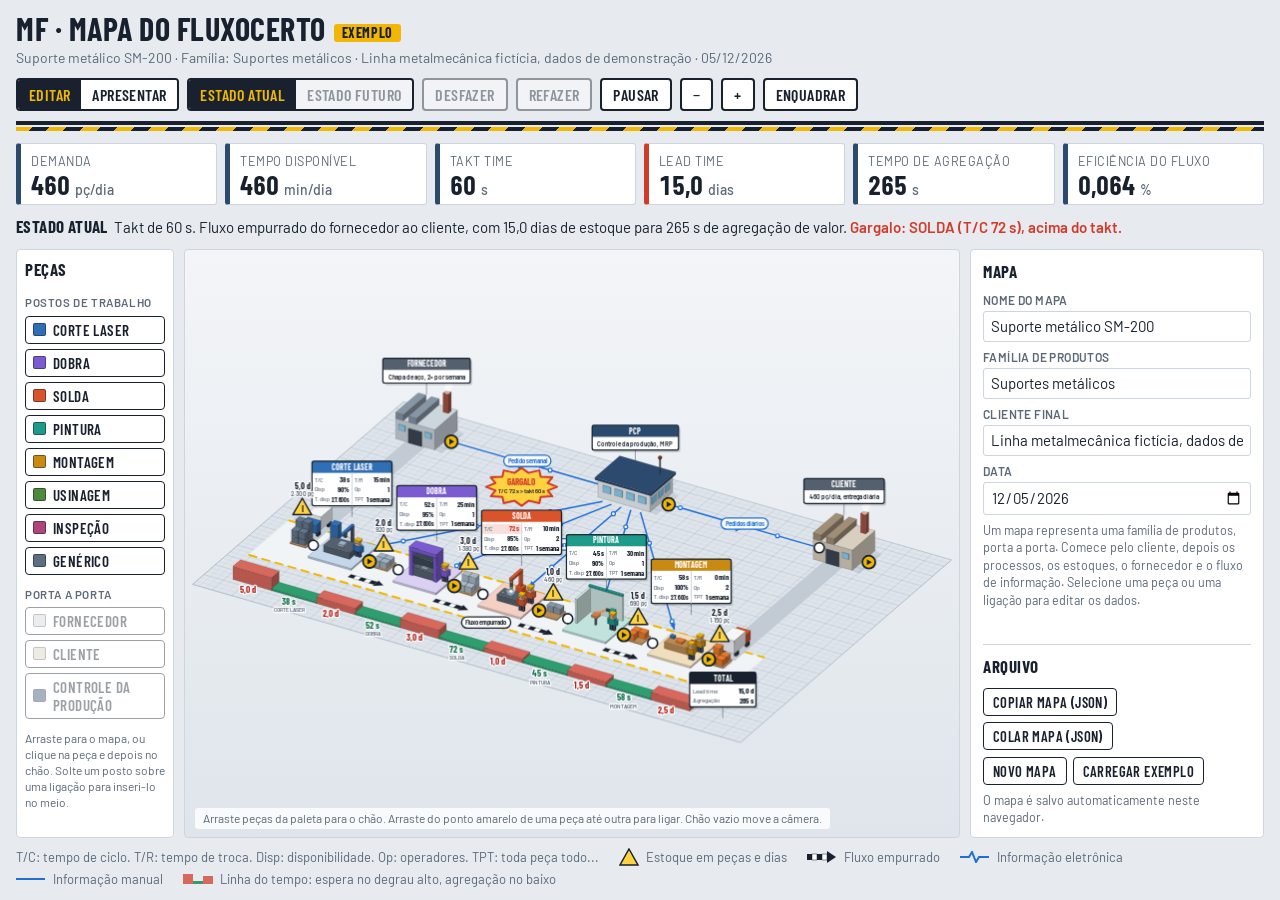
==== mf-mapa-fluxocerto/index.html @ 790a9ae1 "Adiciona MF - Mapa do FluxoCerto, fase 1: editor do estado atual Editor de Mapa de Fluxo de Valor em" ====
<!DOCTYPE html>
<html lang="pt-BR">
<head>
<meta charset="utf-8">
<meta name="viewport" content="width=device-width, initial-scale=1">
<title>MF · Mapa do FluxoCerto</title>
<link href="https://fonts.googleapis.com/css2?family=Barlow+Condensed:wght@500;600;700&family=Barlow:wght@400;500;600&display=swap" rel="stylesheet">
<style>
:root{
  /* layout: faixa de comando no topo, indicadores em linha; abaixo, paleta | chão de fábrica | painel de dados */
  --floor:#e7ebf0; --ink:#18212d; --muted:#5b6878; --panel:#ffffff; --line:#cdd5de;
  --accent:#f2b705; --steel:#2c4a6e; --bad:#d23b2a; --good:#178a5a;
  --display:"Barlow Condensed","Arial Narrow",sans-serif;
  --body:"Barlow","Segoe UI",Roboto,sans-serif;
  color-scheme:light;
}
*{box-sizing:border-box}
html,body{margin:0}
body{background:var(--floor);color:var(--ink);font-family:var(--body);font-size:15px;line-height:1.4}
.wrap{height:100vh;min-height:620px;padding:12px 16px;display:flex;flex-direction:column;gap:10px}
.bar{display:flex;flex-wrap:wrap;gap:10px 24px;align-items:flex-end;justify-content:space-between;
  border-bottom:4px solid var(--ink);padding-bottom:10px;position:relative}
.bar::after{content:"";position:absolute;left:0;right:0;bottom:-10px;height:4px;
  background:repeating-linear-gradient(135deg,var(--accent) 0 12px,var(--ink) 12px 24px)}
h1{font-family:var(--display);font-weight:700;font-size:32px;line-height:1;margin:0;letter-spacing:.5px;text-transform:uppercase;text-wrap:balance}
.tag{display:inline-block;vertical-align:middle;margin-left:8px;font-size:14px;letter-spacing:.6px;background:var(--accent);color:var(--ink);padding:2px 8px;border-radius:3px}
.tag[hidden]{display:none}
.sub{margin:4px 0 0;color:var(--muted);font-size:14px}
.ctl{display:flex;flex-wrap:wrap;gap:8px;align-items:center}
.seg{display:flex;border:2px solid var(--ink);border-radius:4px;overflow:hidden}
button{font-family:var(--display);font-weight:600;font-size:16px;letter-spacing:.4px;text-transform:uppercase;
  border:2px solid var(--ink);background:var(--panel);color:var(--ink);padding:5px 11px;border-radius:4px;cursor:pointer}
.seg button{border:0;border-radius:0}
.seg button[aria-pressed="true"]{background:var(--ink);color:var(--accent)}
button:hover{background:#f5f7f9}
.seg button[aria-pressed="true"]:hover{background:var(--ink)}
button:focus-visible{outline:3px solid var(--accent);outline-offset:2px}
button:disabled{opacity:.42;cursor:not-allowed}
.kpis{display:grid;grid-template-columns:repeat(auto-fit,minmax(140px,1fr));gap:8px;margin-top:8px}
.kpi{background:var(--panel);border:1px solid var(--line);border-left:5px solid var(--steel);border-radius:3px;padding:6px 10px}
.kpi.hot{border-left-color:var(--bad)} .kpi.ok{border-left-color:var(--good)}
.kpi b{display:block;font-family:var(--display);font-weight:700;font-size:26px;line-height:1.05;font-variant-numeric:tabular-nums}
.kpi span{font-size:12.5px;color:var(--muted);text-transform:uppercase;letter-spacing:.5px}
.kpi small{font-size:14px;font-weight:500;color:var(--muted);font-family:var(--body)}
.kpi i{font-style:normal}
.state{margin:0;font-size:15px}
.state strong{font-family:var(--display);font-size:17px;text-transform:uppercase;letter-spacing:.4px;margin-right:6px}
.state em{font-style:normal;color:var(--bad);font-weight:600}
.work{flex:1;min-height:0;display:grid;grid-template-columns:158px minmax(0,1fr) 294px;gap:10px}
body.apresentar .work{grid-template-columns:minmax(0,1fr)}
body.apresentar .pal,body.apresentar .side,body.apresentar .soEd{display:none}
.pal,.side{background:var(--panel);border:1px solid var(--line);border-radius:4px;overflow:auto;min-height:0}
.pal{padding:8px;display:flex;flex-direction:column;gap:5px}
.pal h2,.side h2{font-family:var(--display);font-size:17px;text-transform:uppercase;letter-spacing:.5px;margin:0 0 2px}
.pal h3{font-size:11.5px;text-transform:uppercase;letter-spacing:.6px;color:var(--muted);margin:6px 0 0;font-weight:600}
.pc{display:flex;align-items:center;gap:7px;width:100%;text-align:left;font-size:15px;padding:4px 7px;border-width:1.5px;touch-action:none;user-select:none;cursor:grab}
.pc i{flex:none;width:13px;height:13px;border-radius:2px;border:1px solid rgba(24,33,45,.5)}
.pc[aria-pressed="true"]{background:var(--ink);color:var(--accent)}
.pal p{font-size:12px;color:var(--muted);margin:6px 0 0;line-height:1.35}
.side{padding:10px 12px;display:flex;flex-direction:column;gap:8px}
.side .sec{display:flex;flex-direction:column;gap:7px}
.side .sec+.sec{border-top:1px solid var(--line);padding-top:10px}
.side .arq{margin-top:auto}
.fld{display:flex;flex-direction:column;gap:2px}
.fld label{font-size:12px;color:var(--muted);text-transform:uppercase;letter-spacing:.4px;font-weight:600}
.fld input,.fld select,textarea{font:inherit;font-size:15px;color:var(--ink);background:#fff;border:1.5px solid var(--line);border-radius:3px;padding:4px 7px;width:100%}
.fld input:focus,.fld select:focus,textarea:focus{outline:2px solid var(--accent);border-color:var(--ink)}
.g2{display:grid;grid-template-columns:1fr 1fr;gap:7px}
.leit{font-size:13.5px;background:#f3f5f8;border-left:4px solid var(--steel);padding:5px 8px;margin:0;border-radius:2px}
.leit.bad{border-left-color:var(--bad);color:#8f2317}
.nota{font-size:12.5px;color:var(--muted);margin:0;line-height:1.4}
.btns{display:flex;flex-wrap:wrap;gap:6px}
.btns button{font-size:14.5px;padding:4px 9px;border-width:1.5px}
button.perigo{border-color:var(--bad);color:var(--bad)}
.lst{display:flex;flex-direction:column;gap:4px}
.lst button{text-transform:none;font-family:var(--body);font-size:13px;font-weight:500;letter-spacing:0;text-align:left;border-width:1px;border-color:var(--line);padding:4px 7px}
.stage{position:relative;min-height:0;background:linear-gradient(#f3f5f8,#dfe5eb);border:1px solid var(--line);border-radius:4px;overflow:hidden}
canvas{position:absolute;left:0;top:0;width:100%;height:100%;display:block;touch-action:none;cursor:grab}
.hint{position:absolute;left:10px;bottom:8px;right:10px;width:fit-content;font-size:12px;color:var(--muted);background:rgba(255,255,255,.8);padding:2px 8px;border-radius:3px;pointer-events:none}
.toast{position:absolute;left:50%;top:12px;transform:translateX(-50%);max-width:min(92%,560px);background:var(--ink);color:#fff;font-size:14px;padding:8px 14px;border-radius:4px;border-left:6px solid var(--accent);box-shadow:0 4px 14px rgba(24,33,45,.25);opacity:0;pointer-events:none;transition:opacity .2s}
.toast.on{opacity:1}
.toast.erro{border-left-color:var(--bad)}
.legend{display:flex;flex-wrap:wrap;gap:4px 20px;font-size:13px;color:var(--muted);margin:0;padding:0;list-style:none}
.legend li{display:flex;align-items:center;gap:7px}
.legend svg{flex:none}
dialog{border:2px solid var(--ink);border-radius:5px;padding:16px;width:min(640px,92vw);color:var(--ink);font-family:var(--body)}
dialog::backdrop{background:rgba(24,33,45,.45)}
dialog h2{font-family:var(--display);text-transform:uppercase;margin:0 0 4px;font-size:22px}
dialog p{margin:0 0 8px;font-size:14px;color:var(--muted)}
dialog textarea{height:220px;font-family:ui-monospace,Consolas,monospace;font-size:12.5px;resize:vertical}
dialog .btns{margin-top:10px;justify-content:flex-end}
#dlgErro{color:var(--bad);font-weight:600;min-height:1.2em;margin:6px 0 0}
@media (max-width:900px){
  .wrap{height:auto}
  .work{grid-template-columns:minmax(0,1fr)}
  .stage{height:62vh;min-height:380px}
  .pal{flex-direction:row;flex-wrap:wrap}
  .pal h2,.pal h3,.pal p{width:100%}
  .pc{width:auto}
}
</style>
</head>
<body>
<div class="wrap">
  <header class="bar">
    <div>
      <h1>MF · Mapa do FluxoCerto<span class="tag" id="tagEx" hidden>Exemplo</span></h1>
      <p class="sub" id="sub"></p>
    </div>
    <div class="ctl">
      <div class="seg" role="group" aria-label="Modo de trabalho">
        <button id="bEdit" aria-pressed="true">Editar</button>
        <button id="bShow" aria-pressed="false">Apresentar</button>
      </div>
      <div class="seg" role="group" aria-label="Estado do mapa">
        <button id="bCur" aria-pressed="true">Estado atual</button>
        <button id="bFut" aria-pressed="false" disabled title="Disponível na próxima fase">Estado futuro</button>
      </div>
      <button id="bUndo" class="soEd" title="Desfazer (Ctrl+Z)">Desfazer</button>
      <button id="bRedo" class="soEd" title="Refazer (Ctrl+Y)">Refazer</button>
      <button id="bPause">Pausar</button>
      <button id="bOut" aria-label="Diminuir zoom">−</button>
      <button id="bIn" aria-label="Aumentar zoom">+</button>
      <button id="bFit" title="Enquadrar o mapa inteiro">Enquadrar</button>
    </div>
  </header>

  <section class="kpis" aria-label="Indicadores">
    <div class="kpi"><span>Demanda</span><b><i id="vDem"></i> <small>pç/dia</small></b></div>
    <div class="kpi"><span>Tempo disponível</span><b><i id="vDisp"></i> <small>min/dia</small></b></div>
    <div class="kpi"><span>Takt time</span><b><i id="vTakt"></i> <small>s</small></b></div>
    <div class="kpi hot"><span>Lead time</span><b><i id="vLead"></i> <small>dias</small></b></div>
    <div class="kpi"><span>Tempo de agregação</span><b><i id="vTav"></i> <small>s</small></b></div>
    <div class="kpi"><span>Eficiência do fluxo</span><b><i id="vEff"></i> <small>%</small></b></div>
  </section>

  <p class="state" id="stateTxt"></p>

  <div class="work">
    <aside class="pal" id="pal" aria-label="Paleta de peças"></aside>
    <div class="stage" id="stage">
      <canvas id="cv" role="img" aria-label="Mapa de fluxo de valor isométrico animado: fornecedor, controle da produção e cliente, postos de trabalho com estoques entre eles e a linha do tempo na frente."></canvas>
      <div class="hint" id="hint"></div>
      <div class="toast" id="toast" role="status" aria-live="polite"></div>
    </div>
    <aside class="side" id="side" aria-label="Dados da peça selecionada"></aside>
  </div>

  <ul class="legend">
    <li>T/C: tempo de ciclo. T/R: tempo de troca. Disp: disponibilidade. Op: operadores. TPT: toda peça todo...</li>
    <li><svg width="20" height="18"><path d="M10 1 19 17H1z" fill="#ffd23f" stroke="#18212d" stroke-width="1.5"/></svg>Estoque em peças e dias</li>
    <li><svg width="30" height="12"><path d="M0 3h5v6H0zM10 3h5v6h-5z" fill="#18212d"/><path d="M5 3h5v6H5zM15 3h5v6h-5z" fill="#fff" stroke="#18212d" stroke-width=".5"/><path d="M20 0l9 6-9 6z" fill="#18212d"/></svg>Fluxo empurrado</li>
    <li><svg width="30" height="12"><path d="M0 6h9l3-5 4 10 3-5h10" fill="none" stroke="#1f6fd6" stroke-width="2"/></svg>Informação eletrônica</li>
    <li><svg width="30" height="12"><path d="M0 6h29" fill="none" stroke="#1f6fd6" stroke-width="2"/></svg>Informação manual</li>
    <li><svg width="30" height="14"><path d="M0 2h10v10H0z" fill="#d9685c"/><path d="M10 9h10v3H10z" fill="#2f9e6e"/><path d="M20 4h10v8H20z" fill="#d9685c"/></svg>Linha do tempo: espera no degrau alto, agregação no baixo</li>
  </ul>
</div>

<dialog id="dlg" aria-labelledby="dlgT">
  <h2 id="dlgT"></h2>
  <p id="dlgP"></p>
  <textarea id="dlgTa" spellcheck="false" aria-label="Mapa em JSON"></textarea>
  <p id="dlgErro" role="alert"></p>
  <div class="btns">
    <button id="dlgOk">Carregar mapa</button>
    <button id="dlgX">Fechar</button>
  </div>
</dialog>

<script>
(function(){
"use strict";

/* =========================================================================
   1. MODELO  -  todo o mapa vive em um único objeto JSON (variável M)
   ========================================================================= */
var CHAVE="fluxocerto.mf.mapa.v1", VERSAO=1;
var INK="#18212d", CRU="#66768a", AZUL="#1f6fd6";

/* catálogo de estações: cor, altura de apoio da peça, cor da peça na saída */
var CAT={
  laser:   {rotulo:"Corte laser",nome:"CORTE LASER",cor:"#2f6fb5",tz:1.3,saida:"#9fb0bf",wx:2.6,acena:false},
  dobra:   {rotulo:"Dobra",      nome:"DOBRA",      cor:"#7a5bd0",tz:1.5,saida:"#a9b8c6",wx:2.9,acena:true},
  solda:   {rotulo:"Solda",      nome:"SOLDA",      cor:"#d9542b",tz:1.2,saida:"#8696a6",wx:2.6,acena:true},
  pintura: {rotulo:"Pintura",    nome:"PINTURA",    cor:"#1d9a8a",tz:1.5,saida:"#e8792b",wx:2.6,acena:false},
  montagem:{rotulo:"Montagem",   nome:"MONTAGEM",   cor:"#c98a12",tz:1.3,saida:null,     wx:2.6,acena:true},
  usinagem:{rotulo:"Usinagem",   nome:"USINAGEM",   cor:"#4f8a3c",tz:1.4,saida:"#b9c6d2",wx:2.6,acena:false},
  inspecao:{rotulo:"Inspeção",   nome:"INSPEÇÃO",   cor:"#b0457a",tz:1.3,saida:null,     wx:2.6,acena:false},
  generico:{rotulo:"Genérico",   nome:"PROCESSO",   cor:"#5f6f82",tz:1.3,saida:null,     wx:2.6,acena:false}
};
var MODELOS=["laser","dobra","solda","pintura","montagem","usinagem","inspecao","generico"];
/* pe: pegada no chão relativa à posição [x0,y0,x1,y1]; alt: altura do volume para seleção */
var TIPOS={
  processo:  {rotulo:"Posto de trabalho",     pe:[-3.5,-4,3.5,4],     alt:4.6, cor:"#5f6f82"},
  fornecedor:{rotulo:"Fornecedor",            pe:[-3,-3,3,3],         alt:5.8, cor:"#55606e"},
  cliente:   {rotulo:"Cliente",               pe:[-3,-3,3,3],         alt:5.8, cor:"#55606e"},
  pcp:       {rotulo:"Controle da produção",  pe:[-4.3,-3.3,4.3,3.3], alt:5.4, cor:"#2c4a6e"}
};
/* tipos de fluxo de material: só o empurrado está ativo na fase 1 */
var FLUXOS={empurrado:{rotulo:"Empurrado",ativo:true},supermercado:{rotulo:"Puxado com supermercado (fase 2)",ativo:false},fifo:{rotulo:"FIFO (fase 2)",ativo:false}};
var TIPOS_INFO={eletronica:"Eletrônica",manual:"Manual"};

function num(v,def,min,max){
  var n=typeof v==="number"?v:parseFloat(String(v==null?"":v).replace(",","."));
  if(!isFinite(n))n=def; if(min!=null&&n<min)n=min; if(max!=null&&n>max)n=max; return n;
}
function txt(v,def){return typeof v==="string"?v.slice(0,120):(typeof v==="number"?String(v):def);}
function hoje(){var d=new Date();return d.getFullYear()+"-"+("0"+(d.getMonth()+1)).slice(-2)+"-"+("0"+d.getDate()).slice(-2);}

function dadosProcesso(d,modelo){
  d=d||{};
  var r=d.refugo;
  return {nome:txt(d.nome,CAT[modelo].nome),tc:num(d.tc,60,0),tr:num(d.tr,0,0),disp:num(d.disp,100,0,100),
    op:Math.round(num(d.op,1,0,99)),tempoDisp:num(d.tempoDisp,27600,0),lote:txt(d.lote,""),
    refugo:(r==null||r==="")?null:num(r,0,0,100)};
}
function mapaVazio(){
  return {versao:VERSAO,exemplo:false,
    mapa:{nome:"Novo mapa",familia:"",clienteFinal:"",data:hoje()},
    cliente:{demandaDia:0,turnos:1,tempoDisponivelMin:480,freqExpedicao:"diária"},
    fornecedor:{material:"",freqEntrega:"semanal"},
    nos:[],ligacoes:[],fluxosInfo:[]};
}
function mapaExemplo(){
  var P=function(id,modelo,x,tc,tr,disp,op){return {id:id,tipo:"processo",modelo:modelo,pos:{x:x,y:22},
    dados:dadosProcesso({tc:tc,tr:tr,disp:disp,op:op,tempoDisp:27600,lote:"1 semana"},modelo)};};
  var L=function(id,a,b,q){return {id:id,origem:a,destino:b,fluxo:"empurrado",estoquePecas:q};};
  var I=function(id,a,b,r,f,t){return {id:id,origem:a,destino:b,rotulo:r,frequencia:f,tipo:t};};
  return {versao:VERSAO,exemplo:true,
    mapa:{nome:"Suporte metálico SM-200",familia:"Suportes metálicos",clienteFinal:"Linha metalmecânica fictícia, dados de demonstração",data:hoje()},
    cliente:{demandaDia:460,turnos:1,tempoDisponivelMin:460,freqExpedicao:"entrega diária"},
    fornecedor:{material:"Chapa de aço",freqEntrega:"2× por semana"},
    nos:[
      {id:"n1",tipo:"fornecedor",pos:{x:4,y:-11}},
      {id:"n2",tipo:"pcp",pos:{x:36,y:-11},dados:{nome:"PCP",descricao:"Controle da produção, MRP"}},
      {id:"n3",tipo:"cliente",pos:{x:68,y:-11}},
      P("n4","laser",10,38,15,90,1),P("n5","dobra",23,52,25,95,1),P("n6","solda",36,72,10,85,2),
      P("n7","pintura",49,45,30,90,1),P("n8","montagem",62,58,0,100,2)],
    ligacoes:[L("l1","n1","n4",2300),L("l2","n4","n5",920),L("l3","n5","n6",1380),L("l4","n6","n7",460),L("l5","n7","n8",690),L("l6","n8","n3",1150)],
    fluxosInfo:[
      I("i1","n3","n2","Pedidos","diários","eletronica"),
      I("i2","n2","n1","Pedido","semanal","eletronica"),
      I("i3","n2","n4","Programação","semanal","manual"),I("i4","n2","n5","Programação","semanal","manual"),
      I("i5","n2","n6","Programação","semanal","manual"),I("i6","n2","n7","Programação","semanal","manual"),
      I("i7","n2","n8","Programação","semanal","manual")]};
}

function noPorId(M,id){for(var i=0;i<M.nos.length;i++)if(M.nos[i].id===id)return M.nos[i];return null;}
function ligPorId(M,id){for(var i=0;i<M.ligacoes.length;i++)if(M.ligacoes[i].id===id)return M.ligacoes[i];return null;}
function infoPorId(M,id){for(var i=0;i<M.fluxosInfo.length;i++)if(M.fluxosInfo[i].id===id)return M.fluxosInfo[i];return null;}
function saidaDe(M,id){for(var i=0;i<M.ligacoes.length;i++)if(M.ligacoes[i].origem===id)return M.ligacoes[i];return null;}
function entradaDe(M,id){for(var i=0;i<M.ligacoes.length;i++)if(M.ligacoes[i].destino===id)return M.ligacoes[i];return null;}
function noDoTipo(M,tipo){for(var i=0;i<M.nos.length;i++)if(M.nos[i].tipo===tipo)return M.nos[i];return null;}
function nomeNo(no){return no.tipo==="processo"?no.dados.nome:no.tipo==="pcp"?no.dados.nome:TIPOS[no.tipo].rotulo;}
function novoId(M,pfx){
  var mx=0;
  [M.nos,M.ligacoes,M.fluxosInfo].forEach(function(a){a.forEach(function(o){
    if(o.id.charAt(0)===pfx){var n=parseInt(o.id.slice(1),10);if(n>mx)mx=n;}});});
  return pfx+(mx+1);
}
function retNo(no,x,y){var p=TIPOS[no.tipo].pe;x=x==null?no.pos.x:x;y=y==null?no.pos.y:y;return [x+p[0],y+p[1],x+p[2],y+p[3]];}
function livre(M,tipo,x,y,ignorar){
  var p=TIPOS[tipo].pe,a0=x+p[0],a1=y+p[1],a2=x+p[2],a3=y+p[3];
  for(var i=0;i<M.nos.length;i++){var o=M.nos[i]; if(o.id===ignorar)continue;
    var r=retNo(o); if(a0<r[2]&&a2>r[0]&&a1<r[3]&&a3>r[1])return false;}
  return true;
}
function posLivre(M,tipo,x,y,ignorar){
  x=Math.round(x);y=Math.round(y);
  if(livre(M,tipo,x,y,ignorar))return {x:x,y:y};
  for(var r=1;r<80;r++){
    var best=null,bd=1e9;
    for(var dx=-r;dx<=r;dx++)for(var dy=-r;dy<=r;dy++){
      if(Math.max(Math.abs(dx),Math.abs(dy))!==r)continue;
      var d=dx*dx+dy*dy; if(d<bd&&livre(M,tipo,x+dx,y+dy,ignorar)){bd=d;best={x:x+dx,y:y+dy};}
    }
    if(best)return best;
  }
  return {x:x,y:y};
}
/* regra da fase 1: fluxo linear. Devolve a mensagem de recusa ou null. */
function erroLigacao(M,a,b){
  var A=noPorId(M,a),B=noPorId(M,b);
  if(!A||!B)return "Peça não encontrada.";
  if(a===b)return "Uma peça não pode ser ligada a ela mesma.";
  if(A.tipo==="pcp"||B.tipo==="pcp")return "O controle da produção só troca informação, não material.";
  if(A.tipo==="cliente")return "O cliente é o fim do fluxo: ele só recebe material.";
  if(B.tipo==="fornecedor")return "O fornecedor é o início do fluxo: ele só envia material.";
  if(A.tipo==="fornecedor"&&B.tipo==="cliente")return "Ligue o fornecedor a um posto de trabalho, não direto ao cliente.";
  if(saidaDe(M,a))return nomeNo(A)+" já tem uma saída. Nesta fase o fluxo é linear, sem ramificação.";
  if(entradaDe(M,b))return nomeNo(B)+" já tem uma entrada. Nesta fase o fluxo é linear, sem junção de fluxos.";
  var c=b,g=0; while(c&&g++<500){ if(c===a)return "Esta ligação fecharia um ciclo. O fluxo deve seguir do fornecedor ao cliente."; var l=saidaDe(M,c); c=l?l.destino:null; }
  return null;
}
function rotuloInfoPadrao(A,B){
  if(A.tipo==="cliente")return {r:"Pedidos",f:"diários",t:"eletronica"};
  if(A.tipo==="pcp"&&B.tipo==="fornecedor")return {r:"Pedido",f:"semanal",t:"eletronica"};
  if(A.tipo==="pcp"&&B.tipo==="processo")return {r:"Programação",f:"semanal",t:"manual"};
  return {r:"Informação",f:"",t:"manual"};
}
/* cria ligação de material ou fluxo de informação; devolve {erro} ou {sel} */
function ligar(M,a,b){
  var A=noPorId(M,a),B=noPorId(M,b);
  if(!A||!B||a===b)return {erro:"Uma peça não pode ser ligada a ela mesma."};
  if(A.tipo==="pcp"||B.tipo==="pcp"){
    var d=rotuloInfoPadrao(A,B),f={id:novoId(M,"i"),origem:a,destino:b,rotulo:d.r,frequencia:d.f,tipo:d.t};
    M.fluxosInfo.push(f); return {sel:{tipo:"info",id:f.id}};
  }
  var e=erroLigacao(M,a,b); if(e)return {erro:e};
  var l={id:novoId(M,"l"),origem:a,destino:b,fluxo:"empurrado",estoquePecas:0};
  M.ligacoes.push(l); return {sel:{tipo:"lig",id:l.id}};
}
/* insere um posto sem ligações no meio de uma ligação existente */
function dividirLigacao(M,ligId,noId){
  var l=ligPorId(M,ligId),n=noPorId(M,noId);
  if(!l||!n||n.tipo!=="processo"||saidaDe(M,noId)||entradaDe(M,noId))return false;
  var destino=l.destino; l.destino=noId;
  M.ligacoes.push({id:novoId(M,"l"),origem:noId,destino:destino,fluxo:l.fluxo,estoquePecas:0});
  return true;
}
function removerNo(M,id){
  var e=entradaDe(M,id),s=saidaDe(M,id);
  if(e&&s){ /* reata os vizinhos */
    var A=noPorId(M,e.origem),B=noPorId(M,s.destino);
    if(A.tipo==="fornecedor"&&B.tipo==="cliente")M.ligacoes=M.ligacoes.filter(function(l){return l!==e&&l!==s;});
    else {e.destino=s.destino;e.estoquePecas+=s.estoquePecas;M.ligacoes=M.ligacoes.filter(function(l){return l!==s;});}
  } else M.ligacoes=M.ligacoes.filter(function(l){return l!==e&&l!==s;});
  M.fluxosInfo=M.fluxosInfo.filter(function(f){return f.origem!==id&&f.destino!==id;});
  M.nos=M.nos.filter(function(n){return n.id!==id;});
}
function criarNo(M,tipo,modelo,x,y){
  var p=posLivre(M,tipo,x,y),no={id:novoId(M,"n"),tipo:tipo,pos:p};
  if(tipo==="processo"){no.modelo=CAT[modelo]?modelo:"generico";no.dados=dadosProcesso(null,no.modelo);}
  if(tipo==="pcp")no.dados={nome:"PCP",descricao:"Controle da produção"};
  M.nos.push(no); return no;
}
/* valida e saneia um objeto vindo do armazenamento ou da área de transferência */
function normalizar(o){
  if(!o||typeof o!=="object"||!Array.isArray(o.nos))throw new Error("O texto não é um mapa do MF: falta a lista de nós.");
  var M=mapaVazio(),m=o.mapa||{},c=o.cliente||{},f=o.fornecedor||{},vistos={},unico={};
  M.exemplo=!!o.exemplo;
  M.mapa={nome:txt(m.nome,"Mapa sem nome"),familia:txt(m.familia,""),clienteFinal:txt(m.clienteFinal,""),data:txt(m.data,hoje())};
  M.cliente={demandaDia:num(c.demandaDia,0,0),turnos:num(c.turnos,1,0),tempoDisponivelMin:num(c.tempoDisponivelMin,480,0),freqExpedicao:txt(c.freqExpedicao,"")};
  M.fornecedor={material:txt(f.material,""),freqEntrega:txt(f.freqEntrega,"")};
  o.nos.forEach(function(n){
    if(!n||typeof n!=="object"||!TIPOS[n.tipo])return;
    var id=String(n.id||""); if(!/^n\d+$/.test(id)||vistos[id])return;
    if(n.tipo!=="processo"){if(unico[n.tipo])return;unico[n.tipo]=1;}
    vistos[id]=1;
    var p=n.pos||{},no={id:id,tipo:n.tipo,pos:{x:Math.round(num(p.x,0)),y:Math.round(num(p.y,0))}},d=n.dados||{};
    if(n.tipo==="processo"){no.modelo=CAT[n.modelo]?n.modelo:"generico";no.dados=dadosProcesso(d,no.modelo);}
    if(n.tipo==="pcp")no.dados={nome:txt(d.nome,"PCP"),descricao:txt(d.descricao,"Controle da produção")};
    M.nos.push(no);
  });
  (Array.isArray(o.ligacoes)?o.ligacoes:[]).forEach(function(l){
    if(!l||erroLigacao(M,String(l.origem),String(l.destino)))return;
    M.ligacoes.push({id:novoId(M,"l"),origem:String(l.origem),destino:String(l.destino),
      fluxo:FLUXOS[l.fluxo]?l.fluxo:"empurrado",estoquePecas:Math.round(num(l.estoquePecas,0,0))});
  });
  (Array.isArray(o.fluxosInfo)?o.fluxosInfo:[]).forEach(function(i){
    if(!i)return; var a=String(i.origem),b=String(i.destino);
    if(a===b||!noPorId(M,a)||!noPorId(M,b))return;
    M.fluxosInfo.push({id:novoId(M,"i"),origem:a,destino:b,rotulo:txt(i.rotulo,""),frequencia:txt(i.frequencia,""),tipo:TIPOS_INFO[i.tipo]?i.tipo:"manual"});
  });
  return M;
}

/* =========================================================================
   2. CÁLCULO  -  indicadores do livro e geometria derivada do modelo
   ========================================================================= */
function unit(dx,dy){var l=Math.hypot(dx,dy);return l<1e-6?[1,0]:[dx/l,dy/l];}
/* normal que aponta para a frente da cena (y crescente) */
function normalFrente(d){var n=[-d[1],d[0]]; if(n[1]<-1e-6||(Math.abs(n[1])<=1e-6&&n[0]<0))n=[-n[0],-n[1]]; return n;}
/* distância do centro até a borda da pegada na direção d */
function ateBorda(pe,d){
  var tx=d[0]>1e-6?pe[2]/d[0]:d[0]<-1e-6?pe[0]/d[0]:1e9, ty=d[1]>1e-6?pe[3]/d[1]:d[1]<-1e-6?pe[1]/d[1]:1e9;
  return Math.min(tx,ty);
}
/* rota do caminhão entre a fábrica F e o estoque K, em trechos retos */
function rotaCaminhao(F,K){
  var dx=K.x-F.x,dy=K.y-F.y,a,b,s;
  if(Math.abs(dy)>=Math.abs(dx)){
    s=dy>=0?1:-1; a=[F.x,F.y+s*5.5]; b=[K.x,K.y-s*4];
    if((b[1]-a[1])*s<.5)return [b,b];
    return Math.abs(dx)<1.5?[a,b]:[a,[b[0],a[1]],b];
  }
  s=dx>=0?1:-1; a=[F.x+s*5.5,F.y]; b=[K.x-s*4,K.y];
  if((b[0]-a[0])*s<.5)return [b,b];
  return Math.abs(dy)<1.5?[a,b]:[a,[a[0],b[1]],b];
}
function zigue(a,b){
  var d=unit(b[0]-a[0],b[1]-a[1]),n=[-d[1],d[0]],mx=(a[0]+b[0])/2,my=(a[1]+b[1])/2;
  return [a,[mx-d[0]*1.3,my-d[1]*1.3],[mx-d[0]*.4+n[0]*1.6,my-d[1]*.4+n[1]*1.6],[mx+d[0]*.4-n[0]*1.6,my+d[1]*.4-n[1]*1.6],[mx+d[0]*1.3,my+d[1]*1.3],b];
}

function calcular(M){
  var C={},by={},sai={},ent={},i,dem=M.cliente.demandaDia;
  M.nos.forEach(function(n){by[n.id]=n;});
  M.ligacoes.forEach(function(l){sai[l.origem]=l;ent[l.destino]=l;});
  C.by=by;C.sai=sai;C.ent=ent;
  C.dispDia=M.cliente.turnos*M.cliente.tempoDisponivelMin*60;         /* s/dia */
  C.takt=dem>0?C.dispDia/dem:0;                                       /* takt = tempo disponível / demanda */

  /* cadeias (o fluxo é linear, então cada componente é uma fila) */
  var cadeias=[];
  M.nos.forEach(function(n){
    if(n.tipo==="pcp"||ent[n.id]||!sai[n.id])return;
    var ns=[n],ls=[],c=n,g=0; while(sai[c.id]&&g++<500){var l=sai[c.id];ls.push(l);c=by[l.destino];ns.push(c);}
    cadeias.push({nos:ns,ligs:ls});
  });
  var pri=null; cadeias.forEach(function(c){ if(c.nos[0].tipo==="fornecedor")pri=c; });
  if(!pri)cadeias.forEach(function(c){ if(!pri||c.ligs.length>pri.ligs.length)pri=c; });
  C.cadeia=pri;
  C.completo=!!pri&&pri.nos[0].tipo==="fornecedor"&&pri.nos[pri.nos.length-1].tipo==="cliente";

  /* cor da peça ao longo do fluxo */
  C.corIn={};C.corOut={};var corLig={};
  cadeias.forEach(function(c){var cor=CRU;
    c.nos.forEach(function(n,k){ C.corIn[n.id]=cor; if(n.tipo==="processo"&&CAT[n.modelo].saida)cor=CAT[n.modelo].saida; C.corOut[n.id]=cor; if(c.ligs[k])corLig[c.ligs[k].id]=cor; });});
  M.nos.forEach(function(n){ if(!C.corIn[n.id]){C.corIn[n.id]=CRU;C.corOut[n.id]=(n.tipo==="processo"&&CAT[n.modelo].saida)||CRU;} });

  /* gargalos: T/C acima do takt */
  C.gargalo={};C.gargalos=[];
  M.nos.forEach(function(n){ if(n.tipo==="processo"&&C.takt>0&&n.dados.tc>C.takt+1e-9){C.gargalo[n.id]=true;C.gargalos.push(n);} });

  /* geometria das ligações: o estoque pertence à ligação */
  var bb=[1e9,1e9,-1e9,-1e9];
  function inc(x,y){ if(x<bb[0])bb[0]=x; if(y<bb[1])bb[1]=y; if(x>bb[2])bb[2]=x; if(y>bb[3])bb[3]=y; }
  M.nos.forEach(function(n){var r=retNo(n);inc(r[0],r[1]);inc(r[2],r[3]);});
  C.lig={};
  M.ligacoes.forEach(function(l){
    var A=by[l.origem],B=by[l.destino],g={id:l.id,cor:corLig[l.id]||CRU,seta:null,rota:null},u,Q,v,d;
    g.dias=dem>0?l.estoquePecas/dem:0;                                /* dias = peças / demanda diária */
    g.nCx=l.estoquePecas>0?Math.max(1,Math.min(20,Math.round((dem>0?g.dias:1)*2))):0;
    g.topo=.2+Math.ceil(g.nCx/4)*.95;
    if(A.tipo==="fornecedor"){
      v=sai[B.id];Q=v&&by[v.destino];
      u=Q&&Q.tipo==="processo"?unit(B.pos.x-Q.pos.x,B.pos.y-Q.pos.y):[-1,0];
      g.k={x:B.pos.x+u[0]*6,y:B.pos.y+u[1]*6}; g.n=normalFrente(u);
      g.rota=rotaCaminhao(A.pos,g.k); g.corCam="#2f6fb5"; g.fase=0; g.periodo=16;
    } else if(B.tipo==="cliente"){
      v=ent[A.id];Q=v&&by[v.origem];
      u=Q&&Q.tipo==="processo"?unit(A.pos.x-Q.pos.x,A.pos.y-Q.pos.y):[1,0];
      g.k={x:A.pos.x+u[0]*6,y:A.pos.y+u[1]*6}; g.n=normalFrente(u);
      g.rota=rotaCaminhao(B.pos,g.k).slice().reverse(); g.corCam="#d9542b"; g.fase=.45; g.periodo=14;
    } else {
      d=unit(B.pos.x-A.pos.x,B.pos.y-A.pos.y); g.n=normalFrente(d);
      g.k={x:(A.pos.x+B.pos.x)/2,y:(A.pos.y+B.pos.y)/2};
      var ta=ateBorda(TIPOS[A.tipo].pe,d)+.4,tb=ateBorda(TIPOS[B.tipo].pe,[-d[0],-d[1]])+.4,
          dist=Math.hypot(B.pos.x-A.pos.x,B.pos.y-A.pos.y);
      if(dist-ta-tb>1.6)g.seta={a:[A.pos.x+d[0]*ta+g.n[0]*4.6,A.pos.y+d[1]*ta+g.n[1]*4.6],
        b:[B.pos.x-d[0]*tb+g.n[0]*4.6,B.pos.y-d[1]*tb+g.n[1]*4.6],d:d,n:g.n};
    }
    inc(g.k.x-1.3,g.k.y-1.3);inc(g.k.x+1.3,g.k.y+1.3);
    if(g.seta){inc(g.seta.a[0],g.seta.a[1]+1);inc(g.seta.b[0],g.seta.b[1]+1);}
    C.lig[l.id]=g;
  });
  if(bb[0]>bb[2])bb=[0,0,44,24];
  C.bb=bb;

  /* área de produção (corredor com faixa de segurança) */
  var ar=null;
  function incA(x,y){ if(!ar)ar=[x,y,x,y]; if(x<ar[0])ar[0]=x; if(y<ar[1])ar[1]=y; if(x>ar[2])ar[2]=x; if(y>ar[3])ar[3]=y; }
  M.nos.forEach(function(n){ if(n.tipo==="processo")incA(n.pos.x,n.pos.y); });
  if(ar){ M.ligacoes.forEach(function(l){var k=C.lig[l.id].k;incA(k.x,k.y);}); ar=[ar[0]-4.5,ar[1]-4.1,ar[2]+4.5,ar[3]+6.5]; }
  C.area=ar;

  /* fluxos de informação */
  C.info={};var pares={};
  M.fluxosInfo.forEach(function(f){var k=f.origem<f.destino?f.origem+"|"+f.destino:f.destino+"|"+f.origem;(pares[k]=pares[k]||[]).push(f);});
  Object.keys(pares).forEach(function(k){
    var lst=pares[k],ids=k.split("|"),A=by[ids[0]],B=by[ids[1]],d0=unit(B.pos.x-A.pos.x,B.pos.y-A.pos.y),n0=[-d0[1],d0[0]];
    lst.forEach(function(f,j){
      var O=by[f.origem],D=by[f.destino],dd=f.origem===ids[0]?d0:[-d0[0],-d0[1]],off=(j-(lst.length-1)/2)*2.4,
          tO=ateBorda(TIPOS[O.tipo].pe,dd)+.5,tD=ateBorda(TIPOS[D.tipo].pe,[-dd[0],-dd[1]])+.7,
          a=[O.pos.x+dd[0]*tO+n0[0]*off,O.pos.y+dd[1]*tO+n0[1]*off],b=[D.pos.x-dd[0]*tD+n0[0]*off,D.pos.y-dd[1]*tD+n0[1]*off],
          len=(b[0]-a[0])*dd[0]+(b[1]-a[1])*dd[1],fr=lst.length>1?.3+.4*j/(lst.length-1):.5,g={id:f.id,pts:null};
      if(len>1.5){ g.pts=f.tipo==="eletronica"&&len>5?zigue(a,b):[a,b]; g.rot=[a[0]+(b[0]-a[0])*fr,a[1]+(b[1]-a[1])*fr]; }
      C.info[f.id]=g;
    });
  });
  /* um rótulo por grupo de setas iguais saindo da mesma origem */
  C.rotInfo=[];var grupos={};
  M.fluxosInfo.forEach(function(f){var g=C.info[f.id]; if(!g.pts)return;
    var t=f.rotulo+(f.rotulo&&f.frequencia?" ":"")+f.frequencia; if(!t)return;
    var k=f.origem+"|"+t,o=grupos[k]; if(!o){o=grupos[k]={t:t,x:0,y:0,n:0};C.rotInfo.push(o);} o.x+=g.rot[0];o.y+=g.rot[1];o.n++;});
  C.rotInfo.forEach(function(o){o.x/=o.n;o.y/=o.n;});

  /* linha do tempo: segue a ordem das ligações, em faixa própria na frente do mapa */
  var segs=[],lead=0,tav=0;
  if(pri){
    if(pri.nos[0].tipo==="processo")segs.push({t:"p",no:pri.nos[0]});
    pri.ligs.forEach(function(l,k){ segs.push({t:"e",lig:l}); if(pri.nos[k+1].tipo==="processo")segs.push({t:"p",no:pri.nos[k+1]}); });
  }
  var cheio=0; segs.forEach(function(s){cheio+=s.t==="e"?6:7;});
  var esc=cheio>0?Math.max(.55,Math.min(1,Math.max(bb[2]-bb[0],45)/cheio)):1, x=(bb[0]+bb[2])/2-cheio*esc/2;
  segs.forEach(function(s){
    s.w=(s.t==="e"?6:7)*esc; s.x=x; x+=s.w;
    if(s.t==="e"){s.dias=C.lig[s.lig.id].dias;lead+=s.dias;} else {s.tc=s.no.dados.tc;tav+=s.tc;}
  });
  C.tl={y:bb[3]+5.6,segs:segs,ini:(bb[0]+bb[2])/2-cheio*esc/2,fim:x};
  C.lead=lead;                                                        /* lead time = soma dos dias de estoque */
  C.tav=tav;                                                          /* agregação = soma dos T/C */
  C.eff=lead>0&&C.dispDia>0?tav/(lead*C.dispDia)*100:0;               /* eficiência = agregação / lead time */

  /* piso */
  C.piso=[Math.floor(Math.min(bb[0],C.tl.ini)-4),Math.floor(bb[1]-2),Math.ceil(Math.max(bb[2],segs.length?C.tl.fim+8.5:bb[2])+1),Math.ceil(C.tl.y+5.4)];
  return C;
}

/* =========================================================================
   3. RENDERIZAÇÃO  -  desenha sempre a partir do modelo e do cálculo
   ========================================================================= */
var cv=document.getElementById("cv"),ctx=cv.getContext("2d"),stage=document.getElementById("stage");
var W=1000,H=640,dpr=1,S=10,OX=0,OY=0,zoom=1,panX=0,panY=0;
var vis={cx:27,cy:11,w:100,h:53};
/* axonométrica girada 30 graus */
var AX=.866,AY=.5,BX=.25,BY=.433,ZS=.9,DET=AX*BY+AY*BX;
function resize(){
  var r=stage.getBoundingClientRect();
  W=Math.max(300,r.width);H=Math.max(300,r.height);
  dpr=Math.min(window.devicePixelRatio||1,2);
  cv.width=Math.round(W*dpr);cv.height=Math.round(H*dpr);
}
function cam(){S=Math.min(W/vis.w,H/vis.h)*zoom;OX=W/2-vis.cx*S+panX;OY=H/2-vis.cy*S+panY;}
function P(x,y,z){return [OX+(x*AX-y*AY)*S,OY+(x*BX+y*BY)*S-(z||0)*ZS*S];}
/* inversa da projeção: ponto da tela -> plano do chão (z=0) */
function chao(px,py){var u=(px-OX)/S,v=(py-OY)/S;return [(u*BY+v*AY)/DET,(v*AX-u*BX)/DET];}
function lerp(a,b,u){return a+(b-a)*u;}
function ease(u){return u*u*(3-2*u);}
function rnd(n){var x=Math.sin(n*127.1)*43758.5453;return x-Math.floor(x);}
function nf(v,d){return v.toFixed(d).replace(".",",");}
function n1(v){return String(Math.round(v*10)/10).replace(".",",");}
function mil(v){return Math.round(v).toLocaleString("pt-BR");}

var shadeCache={};
function shade(hex,f){
  var k=hex+f; if(shadeCache[k])return shadeCache[k];
  var n=parseInt(hex.slice(1),16),r=n>>16,g=(n>>8)&255,b=n&255;
  return shadeCache[k]="rgb("+Math.round(r*f)+","+Math.round(g*f)+","+Math.round(b*f)+")";
}
function mixHex(a,b,u){
  var x=parseInt(a.slice(1),16),y=parseInt(b.slice(1),16);
  var r=Math.round(lerp(x>>16,y>>16,u)),g=Math.round(lerp((x>>8)&255,(y>>8)&255,u)),bl=Math.round(lerp(x&255,y&255,u));
  return "#"+((1<<24)+(r<<16)+(g<<8)+bl).toString(16).slice(1);
}

function poly(pts,fill,stroke,lw){
  ctx.beginPath();
  for(var i=0;i<pts.length;i++){ if(i)ctx.lineTo(pts[i][0],pts[i][1]); else ctx.moveTo(pts[i][0],pts[i][1]); }
  ctx.closePath();
  if(fill){ctx.fillStyle=fill;ctx.fill();}
  if(stroke){ctx.strokeStyle=stroke;ctx.lineWidth=lw||1;ctx.stroke();}
}
function fpoly(pts,fill,stroke,lw){poly(pts.map(function(p){return P(p[0],p[1],0);}),fill,stroke,lw);}
function fret(r,fill,stroke,lw){fpoly([[r[0],r[1]],[r[2],r[1]],[r[2],r[3]],[r[0],r[3]]],fill,stroke,lw);}
function drawBox(b){
  var x=b.x,y=b.y,z=b.z,x1=b.x1,y1=b.y1,z1=b.z1,c=b.c;
  ctx.globalAlpha=b.a;
  var e="rgba(10,18,30,.22)";
  poly([P(x,y1,z1),P(x1,y1,z1),P(x1,y1,z),P(x,y1,z)],shade(c,.84),e,.6);
  poly([P(x1,y,z1),P(x1,y1,z1),P(x1,y1,z),P(x1,y,z)],shade(c,.66),e,.6);
  poly([P(x,y,z1),P(x1,y,z1),P(x1,y1,z1),P(x,y1,z1)],c,e,.6);
  ctx.globalAlpha=1;
}
/* ordenação topológica de profundidade */
function sortDraw(bs){
  var n=bs.length,i,j,A,B,e=1e-6;
  for(i=0;i<n;i++){A=bs[i];
    A.x1=A.x+A.w;A.y1=A.y+A.d;A.z1=A.z+A.h;
    A.l=A.x*AX-A.y1*AY;A.r=A.x1*AX-A.y*AY;A.t=A.x*BX+A.y*BY-A.z1*ZS;A.b=A.x1*BX+A.y1*BY-A.z*ZS;A.bh=[];A.v=0;}
  for(i=0;i<n;i++){A=bs[i];
    for(j=i+1;j<n;j++){B=bs[j];
      if(A.l>=B.r||B.l>=A.r||A.t>=B.b||B.t>=A.b)continue;
      var ab=A.x1<=B.x+e||A.y1<=B.y+e||A.z1<=B.z+e,ba=B.x1<=A.x+e||B.y1<=A.y+e||B.z1<=A.z+e;
      if(ab&&!ba)B.bh.push(A); else if(ba&&!ab)A.bh.push(B);
    }}
  function visit(b){ if(b.v)return; b.v=1; for(var k=0;k<b.bh.length;k++)visit(b.bh[k]); drawBox(b); }
  for(i=0;i<n;i++)visit(bs[i]);
}
function rr(x,y,w,h,r){ctx.beginPath(); if(ctx.roundRect)ctx.roundRect(x,y,w,h,r); else ctx.rect(x,y,w,h);}
function halo(t,x,y,col){ctx.lineJoin="round";ctx.strokeStyle="rgba(255,255,255,.92)";ctx.lineWidth=Math.max(2.5,S*.28);ctx.strokeText(t,x,y);ctx.fillStyle=col;ctx.fillText(t,x,y);}
function fontD(px,w){return (w||700)+" "+px+"px \"Barlow Condensed\",\"Arial Narrow\",sans-serif";}
function fontB(px,w){return (w||500)+" "+px+"px Barlow,\"Segoe UI\",sans-serif";}

/* linha no chão com pulsos (fluxo de informação) */
function floorPath(pts,col,alpha,dash,t,speed,head,larg){
  if(alpha<=.01)return;
  var sp=pts.map(function(p){return P(p[0],p[1],0);}),i;
  ctx.globalAlpha=alpha;ctx.strokeStyle=col;ctx.lineWidth=larg||Math.max(1.5,S*.16);ctx.lineJoin="round";
  ctx.setLineDash(dash?[S*.5,S*.35]:[]);
  ctx.beginPath(); for(i=0;i<sp.length;i++){ if(i)ctx.lineTo(sp[i][0],sp[i][1]); else ctx.moveTo(sp[i][0],sp[i][1]); } ctx.stroke();
  ctx.setLineDash([]);
  if(head){
    var a=sp[sp.length-2],b=sp[sp.length-1],an=Math.atan2(b[1]-a[1],b[0]-a[0]),L=S*.9;
    poly([[b[0],b[1]],[b[0]-L*Math.cos(an-.42),b[1]-L*Math.sin(an-.42)],[b[0]-L*Math.cos(an+.42),b[1]-L*Math.sin(an+.42)]],col);
  }
  if(speed){
    var len=[0]; for(i=1;i<sp.length;i++)len.push(len[i-1]+Math.hypot(sp[i][0]-sp[i-1][0],sp[i][1]-sp[i-1][1]));
    var tot=len[len.length-1];
    for(var k=0;k<3;k++){
      var d=((t*speed+k/3)%1)*tot;
      for(i=1;i<sp.length;i++) if(d<=len[i]){
        var u=(d-len[i-1])/(len[i]-len[i-1]||1),x=lerp(sp[i-1][0],sp[i][0],u),y=lerp(sp[i-1][1],sp[i][1],u);
        ctx.beginPath();ctx.arc(x,y,S*.26,0,7);ctx.fillStyle="#fff";ctx.fill();ctx.lineWidth=Math.max(1.2,S*.12);ctx.stroke();break;
      }
    }
  }
  ctx.globalAlpha=1;
}
/* faixa reta no chão entre dois pontos, com meia largura hw e folga nas pontas */
function faixa(a,b,hw,folga,fill){
  var d=unit(b[0]-a[0],b[1]-a[1]); if(Math.hypot(b[0]-a[0],b[1]-a[1])<1e-6)d=[0,1];
  var n=[-d[1],d[0]],a0=[a[0]-d[0]*folga,a[1]-d[1]*folga],b0=[b[0]+d[0]*folga,b[1]+d[1]*folga];
  fpoly([[a0[0]+n[0]*hw,a0[1]+n[1]*hw],[b0[0]+n[0]*hw,b0[1]+n[1]*hw],[b0[0]-n[0]*hw,b0[1]-n[1]*hw],[a0[0]-n[0]*hw,a0[1]-n[1]*hw]],fill);
}
/* seta listrada de fluxo empurrado, em qualquer direção */
function setaEmpurrada(s,t){
  var d=s.d,n=s.n,len=Math.hypot(s.b[0]-s.a[0],s.b[1]-s.a[1]),k=0,u;
  function q(u0,u1,hw){return [[s.a[0]+d[0]*u0+n[0]*hw,s.a[1]+d[1]*u0+n[1]*hw],[s.a[0]+d[0]*u1+n[0]*hw,s.a[1]+d[1]*u1+n[1]*hw],
    [s.a[0]+d[0]*u1-n[0]*hw,s.a[1]+d[1]*u1-n[1]*hw],[s.a[0]+d[0]*u0-n[0]*hw,s.a[1]+d[1]*u0-n[1]*hw]];}
  for(u=0;u<len-1.2-1e-6;u+=.8,k++) fpoly(q(u,Math.min(u+.8,len-1.2),.4),((k-Math.floor(t*3))%2+2)%2?INK:"#ffffff","rgba(24,33,45,.5)",.5);
  var h=len-1.2;
  fpoly([[s.a[0]+d[0]*h+n[0]*.8,s.a[1]+d[1]*h+n[1]*.8],[s.b[0],s.b[1]],[s.a[0]+d[0]*h-n[0]*.8,s.a[1]+d[1]*h-n[1]*.8]],INK);
}

/* estado de interface lido pela renderização (preenchido pelo editor) */
var ui={edit:true,sel:null,hover:null};

/* ---- construção da cena em caixas ---- */
function construir(M,C,t){
  var bs=[],fx=[],bl=[];
  function B(x,y,z,w,d,h,c,a){bs.push({x:x,y:y,z:z,w:w,d:d,h:h,c:c,a:a==null?1:a});}
  function operador(x,y,z0,camisa,acena,ph){
    var k=1.3,w1=acena?(.5+.5*Math.sin(t*9+ph)):0,w2=acena?(.5+.5*Math.sin(t*9+ph+2.4)):0;
    B(x-.3*k,y-.15*k,z0,.26*k,.3*k,.6*k,"#2f3b4d");B(x+.04*k,y-.15*k,z0,.26*k,.3*k,.6*k,"#2f3b4d");
    B(x-.34*k,y-.2*k,z0+.6*k,.68*k,.4*k,.7*k,camisa);
    B(x-.56*k,y-.14*k,z0+(.62+w1*.32)*k,.2*k,.28*k,.62*k,camisa);
    B(x+.36*k,y-.14*k,z0+(.62+w2*.32)*k,.2*k,.28*k,.62*k,camisa);
    B(x-.24*k,y-.24*k,z0+1.3*k,.48*k,.48*k,.45*k,"#e3b58c");
    B(x-.29*k,y-.29*k,z0+1.75*k,.58*k,.58*k,.18*k,"#f2b705");
    var fy=y+.24*k,ez=z0+1.5*k;
    [-.15,.06].forEach(function(o){fx.push({k:"q",c:INK,p:[[x+o*k,fy,ez+.1*k],[x+(o+.09)*k,fy,ez+.1*k],[x+(o+.09)*k,fy,ez],[x+o*k,fy,ez]]});});
  }
  function fabrica(no,col,roof){
    var x0=no.pos.x-3,YB=no.pos.y-3;
    B(x0,YB,0,6,6,3,col);
    B(x0,YB,3,1.2,6,.9,roof);B(x0+2,YB,3,1.2,6,.9,roof);
    B(x0+4.6,YB+.6,3,.8,.8,2.8,"#a5523f");
    B(x0+2,YB+6,0,2,.12,2.1,"#3b4654");
    B(x0+.5,YB+6,1.5,1,.1,.8,"#8fd3f4");B(x0+4.5,YB+6,1.5,1,.1,.8,"#8fd3f4");
    for(var i=0;i<5;i++){var a=(t*.35+i/5)%1;fx.push({k:"d",x:x0+5+a*.8,y:YB+1,z:5.9+a*3.2,r:.35+a*.7,c:"#ffffff",a:(1-a)*.55});}
  }
  function predioPcp(no){
    var x0=no.pos.x-4,YB=no.pos.y-3,i;
    B(x0,YB,0,8,6,2.6,"#eef2f6");B(x0-.3,YB-.3,2.6,8.6,6.6,.35,"#2c4a6e");
    for(i=0;i<4;i++){B(x0+.8+i*1.8,YB+6,1,1.2,.1,1,"#8fd3f4"); if(i<3)B(x0+8,YB+.9+i*1.8,1,.1,1.2,1,"#8fd3f4");}
    B(x0+6.6,YB+1,2.95,.16,.16,2.2,"#55606e");B(x0+6.5,YB+.9,5.15,.36,.36,.3,Math.sin(t*5)>0?"#ff4636":"#7a2a22");
  }
  function noCaminho(pts,u){
    var len=[0],i; for(i=1;i<pts.length;i++)len.push(len[i-1]+Math.hypot(pts[i][0]-pts[i-1][0],pts[i][1]-pts[i-1][1]));
    var tot=len[len.length-1],d=u*tot;
    if(tot<1e-6)return {x:pts[0][0],y:pts[0][1],dx:0,dy:1};
    for(i=1;i<pts.length;i++) if(d<=len[i]+1e-9&&len[i]>len[i-1]){
      var v=(d-len[i-1])/(len[i]-len[i-1]);
      return {x:lerp(pts[i-1][0],pts[i][0],v),y:lerp(pts[i-1][1],pts[i][1],v),dx:pts[i][0]-pts[i-1][0],dy:pts[i][1]-pts[i-1][1]};
    }
    var q=pts[pts.length-1],p=pts[pts.length-2];return {x:q[0],y:q[1],dx:q[0]-p[0],dy:q[1]-p[1]};
  }
  function caminhao(pts,u,cor){
    var o=noCaminho(pts,u),ay=Math.abs(o.dy)>=Math.abs(o.dx),dir=(ay?o.dy:o.dx)>=0?1:-1;
    function T(s0,sl,c0,cl,z,h,col){ if(dir<0)s0=-(s0+sl); if(ay)B(o.x+c0,o.y+s0,z,cl,sl,h,col); else B(o.x+s0,o.y+c0,z,sl,cl,h,col); }
    T(-2.15,3,-1,2,.55,1.9,"#f4f6f8");T(.9,1.25,-1,2,.55,1.35,cor);
    [-1.8,1.05].forEach(function(s){T(s,.75,-1.08,.3,0,.55,"#222b36");T(s,.75,.78,.3,0,.55,"#222b36");});
  }
  function viagem(ph){var u=ph<.3?ph/.3:ph<.5?1:ph<.8?1-(ph-.5)/.3:0;return ease(u);}

  /* estações: cada função desenha em coordenadas relativas ao posto */
  var EST={
    laser:function(R,p,c,s){
      R(-2,-1.3,.3,4,2.6,1,"#55606e");R(-3,-3.3,.3,1.1,1.1,2.2,c);
      var gx=-1.7+2.6*(s.act?s.a:s.ph>=.78?1-(s.ph-.78)/.22:0),hy=-.6+.9*(.5+.5*Math.sin(s.a*38));
      R(gx,-2,.3,.35,.35,2.9,"#3b4654");R(gx,-2,3.2,.35,3,.35,c);R(gx,hy,2.6,.35,.35,.6,"#3b4654");
      if(s.act){R(gx+.12,hy+.12,1.66,.11,.11,.94,"#ff4636");fx.push({k:"d",x:p.x+gx+.17,y:p.y+hy+.17,z:1.68,r:.3,c:"#ffb38a",a:.8});
        for(var q=0;q<4;q++)fx.push({k:"d",x:p.x+gx+.17+(rnd(Math.floor(t*24)+q)-.5),y:p.y+hy+.17+(rnd(Math.floor(t*24)+q+9)-.5),z:1.8+rnd(Math.floor(t*24)+q+5)*.6,r:.09,c:"#ffe08a",a:1});}
    },
    dobra:function(R,p,c,s){
      var pr=s.act?Math.abs(Math.sin(s.a*Math.PI*3)):0;
      R(-2.1,-.9,.3,.5,1.8,3.6,c);R(1.6,-.9,.3,.5,1.8,3.6,c);
      R(-1.6,-.7,.3,3.2,1.4,1.2,"#55606e");R(-1.6,-.7,1.9+.9*(1-pr),3.2,1.4,1,"#3b4654");
      R(-2.1,-.9,3.9,4.2,1.8,.6,c);
    },
    solda:function(R,p,c,s){
      R(-1.6,-1,.3,3.2,2,.9,"#55606e");R(-.5,-3.1,.3,1,1,.9,c);
      R(-.2,-2.8,1.2,.4,.4,2,c);R(-.2,-2.8,3.2,.4,2.9,.4,c);
      var tz=s.act?1.75:2.4;R(-.15,-.25,tz,.3,.3,3.2-tz,"#3b4654");
      if(s.act){var fl=Math.floor(t*30);fx.push({k:"d",x:p.x,y:p.y,z:1.65,r:.55,c:"#bfe6ff",a:.35+.3*rnd(fl)});fx.push({k:"d",x:p.x,y:p.y,z:1.65,r:.2,c:"#ffffff",a:1});
        for(var q=0;q<7;q++)fx.push({k:"d",x:p.x+(rnd(fl+q)-.5)*1.6,y:p.y+(rnd(fl+q+11)-.5)*1.6,z:1.6+rnd(fl+q+3)*1.3,r:.08,c:"#ffd23f",a:1});}
    },
    pintura:function(R,p,c,s){
      R(-2.6,-2.9,.3,5.2,.3,3.6,"#cfe5e1");R(-2.6,-2.6,.3,.3,3.6,3.6,"#cfe5e1");R(-2.6,-2.9,3.9,5.2,.3,.3,c);
      R(-.12,-.12,.3,.24,.24,1.2,"#55606e");R(1.2,-2.1,.3,.7,.7,1.8,c);R(.6,-1.9,1.7,.6,.3,.3,"#3b4654");
      if(s.act)for(var q=0;q<10;q++){var u=((t*2.2+q/10)%1);fx.push({k:"d",x:p.x+lerp(.6,0,u)+(rnd(q+Math.floor(t*12))-.5)*u*.9,y:p.y+lerp(-1.7,0,u),z:lerp(1.85,1.7,u)+(rnd(q+4+Math.floor(t*12))-.5)*u*.9,r:.1+u*.16,c:CAT.pintura.saida,a:.55*(1-u*.5)});}
    },
    montagem:function(R,p,c,s){
      R(-2,-.9,.3,4,1.8,1,"#b98a55");R(-1.8,-.8,1.3,.6,.5,.4,"#2f6fb5");R(1.2,-.8,1.3,.6,.5,.4,"#d23b2a");
    },
    usinagem:function(R,p,c,s){
      R(-2,-1.3,.3,4,2.6,1.1,"#55606e");R(-1.9,-3,.3,3.8,1.2,3.7,c);R(-.45,-1.8,2.7,.9,2.2,.8,c);
      var tz=s.act?1.82:2.3;R(-.15,-.15,tz,.3,.3,2.7-tz,"#3b4654");
      if(s.act){var fl=Math.floor(t*26);for(var q=0;q<5;q++)fx.push({k:"d",x:p.x+(rnd(fl+q)-.5)*1.2,y:p.y+(rnd(fl+q+7)-.5)*1.2,z:1.75+rnd(fl+q+2)*.5,r:.08,c:"#dfe6ee",a:1});}
    },
    inspecao:function(R,p,c,s){
      R(-1.6,-.9,.3,3.2,1.8,1,"#eef2f6");R(-.2,-2.5,.3,.4,.4,3,"#55606e");R(-.2,-2.5,3.3,.4,2.8,.4,c);
      R(-.3,-.3,2.7,.6,.6,.6,"#3b4654");R(1.5,-2.6,.3,1.3,.5,2.4,"#55606e");R(1.6,-2.1,1.5,1.1,.1,.9,s.act?"#8fd3f4":"#3b4654");
      if(s.act)fx.push({k:"d",x:p.x,y:p.y,z:1.7,r:.4+.25*Math.sin(t*12),c:"#7be0a0",a:.5});
    },
    generico:function(R,p,c,s){
      R(-2,-1.2,.3,4,2.4,1,"#55606e");R(-2,-2.7,.3,4,1.3,2.8,c);
      R(1.4,-2.3,3.1,.35,.35,.4,s.act?"#39c46f":"#3b4654");
    }
  };
  var VAGAS1=[[0,0]],VAGAS=[[0,-.7],[0,1.6],[0,2.8],[0,-1.8]];

  M.nos.forEach(function(no,idx){
    var p=no.pos;
    if(no.tipo==="fornecedor"){fabrica(no,"#cdd5dd","#8795a5");
      bl.push({k:"card",x:p.x,y:p.y,z:7.6,t:"FORNECEDOR",c:"#55606e",one:[M.fornecedor.material,M.fornecedor.freqEntrega].filter(Boolean).join(", ")||"Fornecedor"});return;}
    if(no.tipo==="cliente"){fabrica(no,"#d9cfc0","#a08f76");
      bl.push({k:"card",x:p.x,y:p.y,z:7.6,t:"CLIENTE",c:"#55606e",one:[mil(M.cliente.demandaDia)+" pç/dia",M.cliente.freqExpedicao].filter(Boolean).join(", ")});return;}
    if(no.tipo==="pcp"){predioPcp(no);
      bl.push({k:"card",x:p.x,y:p.y,z:6.6,t:no.dados.nome.toUpperCase(),c:"#2c4a6e",one:no.dados.descricao||"Controle da produção"});return;}

    var cat=CAT[no.modelo],c=cat.cor,d=no.dados,T=Math.max(d.tc,4)/14,ph=(t/T+idx*.37)%1;
    var act=ph>.22&&ph<.78,a=act?(ph-.22)/.56:0,tz=cat.tz;
    function R(dx,dy,z,w,dd,h,col){B(p.x+dx,p.y+dy,z,w,dd,h,col);}
    R(-3.2,-3.7,0,6.6,7,.3,mixHex(c,"#ffffff",.72));
    /* peça: sai do estoque de entrada, é processada e segue para o estoque de saída */
    var le=C.ent[no.id]&&C.lig[C.ent[no.id].id],ls=C.sai[no.id]&&C.lig[C.sai[no.id].id],ci=C.corIn[no.id],co=C.corOut[no.id],u,s,g=null,x,y,z;
    var pc=ph<=.22?ci:ph>=.78?co:(ci===co?ci:mixHex(ci,co,Math.round(a*12)/12));
    if(ph<=.22){g=le;u=ph/.22; if(g){s=Math.sin(Math.PI*u);x=lerp(g.k.x,p.x,u)+g.n[0]*3.2*s;y=lerp(g.k.y,p.y,u)+g.n[1]*3.2*s;z=lerp(g.topo,tz,u)+2*s;}}
    else if(ph<.78){g=1;x=p.x;y=p.y;z=tz;}
    else {g=ls;u=(ph-.78)/.22; if(g){s=Math.sin(Math.PI*u);x=lerp(p.x,g.k.x,u)+g.n[0]*3.2*s;y=lerp(p.y,g.k.y,u)+g.n[1]*3.2*s;z=lerp(tz,g.topo,u)+2*s;}}
    if(g)B(x-.45,y-.45,z,.9,.9,.35,pc);
    EST[no.modelo](R,p,c,{ph:ph,act:act,a:a});
    var nOp=Math.max(0,Math.min(4,d.op)),vg=nOp===1?VAGAS1:VAGAS;
    for(var q=0;q<nOp;q++)operador(p.x+cat.wx,p.y+vg[q][1],.3,c,cat.acena&&act,q*1.5);

    var gar=!!C.gargalo[no.id],grid=[["T/C",n1(d.tc)+" s",gar],["T/R",n1(d.tr)+" min"],["Disp",n1(d.disp)+"%"],["Op",String(d.op)],
      ["T. disp",mil(d.tempoDisp)+" s"],["TPT",d.lote||"—"]];
    if(d.refugo!=null&&d.refugo>0)grid.push(["Refugo",n1(d.refugo)+"%"]);
    bl.push({k:"card",x:p.x,y:p.y-2.8,z:5.7,t:d.nome.toUpperCase(),c:c,grid:grid});
    if(gar)bl.push({k:"burst",x:p.x,y:p.y-2.8,z:5.7,nr:Math.ceil(grid.length/2),txt:"T/C "+n1(d.tc)+" s > takt "+n1(C.takt)+" s"});
  });

  /* estoques e caminhões, um por ligação */
  var somaSeta=[0,0,0];
  M.ligacoes.forEach(function(l){
    var g=C.lig[l.id],k=g.k;
    B(k.x-1.2,k.y-1.2,0,2.4,2.4,.2,"#b98a55");
    for(var q=0;q<g.nCx;q++)B(k.x-1.06+(q%2)*1.08,k.y-1.06+((q>>1)%2)*1.08,.2+(q>>2)*.95,1,1,.9,g.cor);
    bl.push({k:"tri",x:k.x,y:k.y,z:g.topo+1,q:l.estoquePecas,d:g.dias,sem:M.cliente.demandaDia<=0});
    if(g.rota)caminhao(g.rota,viagem((t/g.periodo+g.fase)%1),g.corCam);
    if(g.seta){somaSeta[0]+=(g.seta.a[0]+g.seta.b[0])/2;somaSeta[1]+=(g.seta.a[1]+g.seta.b[1])/2;somaSeta[2]++;}
  });
  if(somaSeta[2])bl.push({k:"pill",x:somaSeta[0]/somaSeta[2],y:somaSeta[1]/somaSeta[2]+2,z:.2,txt:"Fluxo empurrado",c:INK});

  /* linha do tempo em degraus */
  var tl=C.tl;
  tl.segs.forEach(function(sg){
    if(sg.t==="e"){B(sg.x,tl.y,0,sg.w,2,.35+.32*Math.min(sg.dias,18),"#d9685c");
      bl.push({k:"txt",x:sg.x+sg.w/2,y:tl.y+3.3,z:0,txt:M.cliente.demandaDia>0?nf(sg.dias,1)+" d":"— d",c:"#b3261e"});}
    else {B(sg.x,tl.y,0,sg.w,2,.3,"#2f9e6e");
      bl.push({k:"txt",x:sg.x+sg.w/2,y:tl.y+3.3,z:0,txt:n1(sg.tc)+" s",c:"#12704a",sub:sg.no.dados.nome.toUpperCase()});}
  });
  if(tl.segs.length)bl.push({k:"card",x:tl.fim+4.5,y:tl.y+1,z:1.4,t:"TOTAL",c:INK,rows:[["Lead time",nf(C.lead,1)+" d"],["Agregação",n1(C.tav)+" s"]]});

  /* rótulos dos fluxos de informação */
  C.rotInfo.forEach(function(o){bl.push({k:"pill",x:o.x,y:o.y,z:.4,txt:o.t,c:AZUL});});
  return {bs:bs,fx:fx,bl:bl};
}

/* ---- chão ---- */
function desenharChao(M,C,t){
  var p=C.piso,i,a,b;
  fret(p,"#dfe5eb","#c3ccd6",1);
  if(ui.edit){ /* grade de encaixe de 1 unidade */
    ctx.strokeStyle="rgba(44,74,110,.045)";ctx.lineWidth=1;ctx.beginPath();
    for(i=p[0];i<=p[2];i++){a=P(i,p[1],0);b=P(i,p[3],0);ctx.moveTo(a[0],a[1]);ctx.lineTo(b[0],b[1]);}
    for(i=p[1];i<=p[3];i++){a=P(p[0],i,0);b=P(p[2],i,0);ctx.moveTo(a[0],a[1]);ctx.lineTo(b[0],b[1]);}
    ctx.stroke();
  }
  ctx.strokeStyle="rgba(44,74,110,.08)";ctx.lineWidth=1;ctx.beginPath();
  for(i=Math.ceil(p[0]/3)*3;i<=p[2];i+=3){a=P(i,p[1],0);b=P(i,p[3],0);ctx.moveTo(a[0],a[1]);ctx.lineTo(b[0],b[1]);}
  for(i=Math.ceil(p[1]/3)*3;i<=p[3];i+=3){a=P(p[0],i,0);b=P(p[2],i,0);ctx.moveTo(a[0],a[1]);ctx.lineTo(b[0],b[1]);}
  ctx.stroke();
  /* corredor de material com faixa de segurança */
  if(C.area){
    var r=C.area;fret(r,"#f1f4f7");
    ctx.strokeStyle="#f2b705";ctx.lineWidth=Math.max(2,S*.22);ctx.setLineDash([S*1.2,S*.6]);ctx.beginPath();
    a=P(r[0],r[1],0);b=P(r[2],r[1],0);ctx.moveTo(a[0],a[1]);ctx.lineTo(b[0],b[1]);
    a=P(r[0],r[3],0);b=P(r[2],r[3],0);ctx.moveTo(a[0],a[1]);ctx.lineTo(b[0],b[1]);ctx.stroke();ctx.setLineDash([]);
  }
  /* pistas dos caminhões */
  M.ligacoes.forEach(function(l){var g=C.lig[l.id]; if(!g.rota)return;
    for(var k=1;k<g.rota.length;k++)faixa(g.rota[k-1],g.rota[k],1.5,2.6,"#c2cad3");});
  /* destaque da seleção e da peça sob o ponteiro */
  if(ui.edit){
    [ui.hover,ui.sel].forEach(function(s,k){
      if(!s||(k===0&&ui.sel&&ui.sel.tipo===s.tipo&&ui.sel.id===s.id))return;
      var forte=k===1;
      if(s.tipo==="no"){var no=noPorId(M,s.id); if(no){var q=retNo(no);fret([q[0]-.25,q[1]-.25,q[2]+.25,q[3]+.25],forte?"rgba(242,183,5,.28)":"rgba(242,183,5,.12)",forte?INK:"rgba(24,33,45,.45)",forte?2.2:1.2);}}
      if(s.tipo==="lig"){var g=C.lig[s.id]; if(g){var pts=[];for(var j=0;j<20;j++)pts.push([g.k.x+Math.cos(j/20*6.2832)*2.5,g.k.y+Math.sin(j/20*6.2832)*2.5]);
        fpoly(pts,forte?"rgba(242,183,5,.35)":"rgba(242,183,5,.15)",forte?INK:"rgba(24,33,45,.45)",forte?2.2:1.2);
        if(g.seta)faixa(g.seta.a,g.seta.b,.9,.3,forte?"rgba(242,183,5,.7)":"rgba(242,183,5,.35)");}}
      if(s.tipo==="info"){var gi=C.info[s.id]; if(gi&&gi.pts)floorPath(gi.pts,"#f2b705",forte?.95:.5,false,0,0,false,Math.max(6,S*.7));}
    });
  }
  /* informação */
  M.fluxosInfo.forEach(function(f,k){var g=C.info[f.id]; if(g.pts)floorPath(g.pts,AZUL,1,false,t+k*.3,f.tipo==="eletronica"?.2:.3,true);});
  /* setas de fluxo de material */
  M.ligacoes.forEach(function(l){var g=C.lig[l.id]; if(g.seta)setaEmpurrada(g.seta,t);});
}

/* ---- efeitos e rótulos ---- */
function desenharFx(fx){
  for(var i=0;i<fx.length;i++){var f=fx[i];
    if(f.k==="d"){var p=P(f.x,f.y,f.z);ctx.globalAlpha=f.a;ctx.fillStyle=f.c;ctx.beginPath();ctx.arc(p[0],p[1],Math.max(.1,f.r*S),0,7);ctx.fill();}
    else {ctx.globalAlpha=1;poly(f.p.map(function(q){return P(q[0],q[1],q[2]);}),f.c);}
  }
  ctx.globalAlpha=1;
}
function desenharRotulos(bl,t){
  bl.forEach(function(b){var p=P(b.x,b.y,b.z);b.sx=p[0];b.sy=p[1];});
  bl.sort(function(a,b){return a.sy-b.sy;});
  ctx.textBaseline="middle";
  for(var i=0;i<bl.length;i++){
    var b=bl[i],x=b.sx,y=b.sy,u=S;
    if(b.k==="card"){
      ctx.font=fontB(.84*u,600);
      var w=b.grid?10.6*u:b.one?Math.max(8.8*u,ctx.measureText(b.one).width+1.4*u):8.8*u,th=1.55*u,rh=1.3*u,
          nr=b.grid?Math.ceil(b.grid.length/2):b.one?1:b.rows.length,h=th+nr*rh+.45*u,x0=x-w/2,y0=y-h;
      ctx.strokeStyle="rgba(24,33,45,.4)";ctx.lineWidth=1;ctx.beginPath();ctx.moveTo(x,y);ctx.lineTo(x,y+1.5*u);ctx.stroke();
      ctx.fillStyle="rgba(24,33,45,.18)";rr(x0+.25*u,y0+.3*u,w,h,2);ctx.fill();
      ctx.fillStyle="#fff";rr(x0,y0,w,h,2);ctx.fill();
      ctx.fillStyle=b.c;ctx.fillRect(x0,y0,w,th);
      ctx.strokeStyle=INK;ctx.lineWidth=1.2;rr(x0,y0,w,h,2);ctx.stroke();
      ctx.font=fontD(1.08*u,700);ctx.textAlign="center";ctx.fillStyle="#fff";ctx.fillText(b.t,x,y0+th/2+.04*u,w-.6*u);
      if(b.one){ctx.font=fontB(.84*u,600);ctx.textAlign="center";ctx.fillStyle=INK;ctx.fillText(b.one,x,y0+th+.3*u+rh*.5);}
      var cells=b.grid||b.rows||[],cw=b.grid?w/2:w;
      for(var r=0;r<cells.length;r++){var row=cells[r],cx0=b.grid?x0+(r%2)*cw:x0,ry=y0+th+.3*u+rh*((b.grid?(r>>1):r)+.5);
        if(row[2]){ctx.fillStyle="rgba(210,59,42,.16)";ctx.fillRect(cx0+1,ry-rh/2,cw-2,rh);}
        ctx.font=fontB((b.grid?.72:.8)*u,500);ctx.textAlign="left";ctx.fillStyle="#5b6878";ctx.fillText(row[0],cx0+.35*u,ry);
        var lw=ctx.measureText(row[0]).width;
        ctx.font=fontD((b.grid?.98:1.02)*u,700);ctx.textAlign="right";ctx.fillStyle=row[2]?"#d23b2a":INK;ctx.fillText(row[1],cx0+cw-.35*u,ry,Math.max(u,cw-lw-1*u));
      }
      if(b.grid){ctx.strokeStyle="#cdd5de";ctx.lineWidth=1;ctx.beginPath();ctx.moveTo(x,y0+th);ctx.lineTo(x,y0+h);ctx.stroke();}
    } else if(b.k==="tri"){
      var a=1.25*u;
      poly([[x,y-a*1.75],[x-a,y],[x+a,y]],"#ffd23f",INK,1.4);
      ctx.font=fontD(1.15*u,700);ctx.textAlign="center";ctx.fillStyle=INK;ctx.fillText("I",x,y-a*.6);
      ctx.font=fontD(1.15*u,700);halo(b.sem?"— d":nf(b.d,1)+" d",x,y-a*1.75-1.55*u,INK);
      ctx.font=fontB(.82*u,600);halo(mil(b.q)+" pç",x,y-a*1.75-.55*u,"#5b6878");
    } else if(b.k==="txt"){
      ctx.font=fontD(1.25*u,700);ctx.textAlign="center";halo(b.txt,x,y,b.c);
      if(b.sub){ctx.font=fontB(.7*u,600);halo(b.sub,x,y+1.15*u,"#5b6878");}
    } else if(b.k==="pill"){
      ctx.font=fontD(.98*u,600);ctx.textAlign="center";
      var tw=ctx.measureText(b.txt).width+1.1*u,ph=1.5*u;
      ctx.fillStyle="rgba(255,255,255,.94)";rr(x-tw/2,y-ph/2,tw,ph,ph/2);ctx.fill();
      ctx.strokeStyle=b.c;ctx.lineWidth=1.3;ctx.stroke();
      ctx.fillStyle=b.c;ctx.fillText(b.txt,x,y+.04*u);
    } else if(b.k==="burst"){
      var cx=x,cy=y-(2+b.nr*1.3)*u-3.1*u,R=3.3*u*(1+.05*Math.sin(t*5)),pts=[];
      for(var k=0;k<24;k++){var an=k/24*Math.PI*2,rad=k%2?R*.76:R;pts.push([cx+Math.cos(an)*rad*1.5,cy+Math.sin(an)*rad*.8]);}
      poly(pts,"#ffd23f","#d23b2a",2);
      ctx.textAlign="center";ctx.font=fontD(1.2*u,700);ctx.fillStyle="#d23b2a";ctx.fillText("GARGALO",cx,cy-.55*u);
      ctx.font=fontB(.78*u,600);ctx.fillStyle=INK;ctx.fillText(b.txt,cx,cy+.6*u,R*2.3);
    }
  }
}

/* =========================================================================
   4. EDITOR  -  estado, histórico, persistência, paleta, painel e ponteiro
   ========================================================================= */
var M,rev=0,cache=null,modo="editar",sel=null,t=3,paused=false,last=0;
var pilhaU=[],pilhaR=[],ultChave=null,arr=null,armado=null,fantasma=null,rato={x:0,y:0,dentro:false},leitura=null,salvarTmr=0,avisouSalvar=false;
var $=function(id){return document.getElementById(id);};
var side=$("side"),palEl=$("pal"),toastEl=$("toast"),toastTmr=0;

function calc(){ if(!cache||cache.rev!==rev){cache=calcular(M);cache.rev=rev;} return cache; }

/* ---- persistência ---- */
function salvar(){
  try{localStorage.setItem(CHAVE,JSON.stringify(M));}
  catch(e){ if(!avisouSalvar){avisouSalvar=true;avisar("Não foi possível salvar no navegador. Use Copiar mapa (JSON) para guardar o trabalho.",true);} }
}
function carregar(){
  try{var s=localStorage.getItem(CHAVE); if(s)return normalizar(JSON.parse(s));}catch(e){}
  return null;
}
function alterou(){
  rev++; clearTimeout(salvarTmr); salvarTmr=setTimeout(salvar,250); atualizarUI();
}

/* ---- histórico ---- */
function fotografar(){pilhaU.push(JSON.stringify(M)); if(pilhaU.length>150)pilhaU.shift(); pilhaR.length=0;}
function acao(fn){fotografar();ultChave=null;fn();alterou();}
function editar(chave,fn){ if(ultChave!==chave){fotografar();ultChave=chave;} fn(); alterou(); }
function restaurar(de,para){
  if(!de.length)return;
  para.push(JSON.stringify(M)); M=JSON.parse(de.pop()); ultChave=null;
  if(sel&&!alvo(sel))sel=null;
  alterou(); montarPainel();
}
function desfazer(){restaurar(pilhaU,pilhaR);}
function refazer(){restaurar(pilhaR,pilhaU);}
function alvo(s){return s.tipo==="no"?noPorId(M,s.id):s.tipo==="lig"?ligPorId(M,s.id):infoPorId(M,s.id);}

/* ---- avisos ---- */
function avisar(msg,erro){
  toastEl.textContent=msg;toastEl.className="toast on"+(erro?" erro":"");
  clearTimeout(toastTmr);toastTmr=setTimeout(function(){toastEl.className="toast"+(erro?" erro":"");},erro?5200:3200);
}
function esc(s){return String(s).replace(/[&<>"]/g,function(c){return {"&":"&amp;","<":"&lt;",">":"&gt;","\"":"&quot;"}[c];});}
function setText(el,v){ if(el.textContent!==v)el.textContent=v; }

/* ---- indicadores e texto de estado ---- */
function atualizarUI(){
  var C=calc(),c=M.cliente;
  setText($("vDem"),mil(c.demandaDia));
  setText($("vDisp"),mil(C.dispDia/60));
  setText($("vTakt"),C.takt>0?n1(C.takt):"—");
  setText($("vLead"),c.demandaDia>0?nf(C.lead,1):"—");
  setText($("vTav"),n1(C.tav));
  setText($("vEff"),C.lead>0&&C.dispDia>0?nf(C.eff,3):"—");
  $("tagEx").hidden=!M.exemplo;
  var m=M.mapa,dt=/^\d{4}-\d{2}-\d{2}$/.test(m.data)?m.data.split("-").reverse().join("/"):m.data;
  setText($("sub"),[m.nome,m.familia&&("Família: "+m.familia),m.clienteFinal,dt].filter(Boolean).join(" · "));
  var s="<strong>Estado atual</strong>",temProc=M.nos.some(function(n){return n.tipo==="processo";});
  if(!noDoTipo(M,"cliente"))s+="Comece pelo cliente: arraste a peça Cliente para o mapa e informe a demanda diária.";
  else if(c.demandaDia<=0)s+="Selecione o cliente e informe a demanda diária, os turnos e o tempo disponível para calcular o takt.";
  else if(!temProc)s+="Takt de "+n1(C.takt)+" s. Agora adicione os postos de trabalho e o fornecedor.";
  else {
    s+="Takt de "+n1(C.takt)+" s. ";
    if(!C.completo)s+="O fluxo ainda não vai do fornecedor ao cliente: ligue as peças arrastando do ponto de saída de uma até a outra. ";
    else s+="Fluxo empurrado do fornecedor ao cliente, com "+nf(C.lead,1)+" dias de estoque para "+n1(C.tav)+" s de agregação de valor. ";
    if(C.gargalos.length)s+="<em>Gargalo: "+C.gargalos.map(function(n){return esc(n.dados.nome)+" (T/C "+n1(n.dados.tc)+" s)";}).join(", ")+", acima do takt.</em>";
    else if(C.completo)s+="Nenhum processo acima do takt.";
  }
  var st=$("stateTxt"); if(st.innerHTML!==s)st.innerHTML=s;
  $("bUndo").disabled=!pilhaU.length;$("bRedo").disabled=!pilhaR.length;
  Array.prototype.forEach.call(palEl.querySelectorAll(".pc"),function(b){
    var tp=b.dataset.tipo; b.disabled=tp!=="processo"&&!!noDoTipo(M,tp);
  });
  if(leitura)leitura();
}

/* ---- câmera ---- */
function enquadrar(){
  var C=calc(),p=C.piso,pts=[[p[0],p[1],0],[p[2],p[1],0],[p[2],p[3],0],[p[0],p[3],0]],a=[1e9,1e9,-1e9,-1e9];
  M.nos.forEach(function(n){var r=retNo(n);pts.push([r[0],r[1],11],[r[2],r[1],11],[r[0],r[3],11]);});
  pts.forEach(function(q){var u=q[0]*AX-q[1]*AY,v=q[0]*BX+q[1]*BY-q[2]*ZS; if(u<a[0])a[0]=u; if(v<a[1])a[1]=v; if(u>a[2])a[2]=u; if(v>a[3])a[3]=v;});
  vis={cx:(a[0]+a[2])/2,cy:(a[1]+a[3])/2,w:a[2]-a[0]+2,h:a[3]-a[1]+2};
  zoom=W<760?1.9:1;panX=0;panY=0;
}
function darZoom(f,mx,my){
  var z=Math.max(.5,Math.min(5,zoom*f)); if(z===zoom)return;
  cam();var ux=(mx-OX)/S,uy=(my-OY)/S; zoom=z;
  var s2=Math.min(W/vis.w,H/vis.h)*zoom; panX=mx-ux*s2-W/2+vis.cx*s2; panY=my-uy*s2-H/2+vis.cy*s2;
}

/* ---- localização de peças sob o ponteiro ---- */
function dentroPoli(pl,x,y){
  for(var i=0,j=pl.length-1,c=false;i<pl.length;j=i++){
    if((pl[i][1]>y)!==(pl[j][1]>y)&&x<(pl[j][0]-pl[i][0])*(y-pl[i][1])/(pl[j][1]-pl[i][1])+pl[i][0])c=!c;
  }
  return c;
}
function hexVolume(r,h){return [P(r[0],r[3],0),P(r[2],r[3],0),P(r[2],r[1],0),P(r[2],r[1],h),P(r[0],r[1],h),P(r[0],r[3],h)];}
function distSeg(x,y,a,b){
  var dx=b[0]-a[0],dy=b[1]-a[1],l=dx*dx+dy*dy,u=l?Math.max(0,Math.min(1,((x-a[0])*dx+(y-a[1])*dy)/l)):0;
  return Math.hypot(x-a[0]-dx*u,y-a[1]-dy*u);
}
function noEm(x,y,ignorar){
  var best=null,bd=-1e9;
  M.nos.forEach(function(n){ if(n.id===ignorar)return;
    if(dentroPoli(hexVolume(retNo(n),TIPOS[n.tipo].alt),x,y)){var d=n.pos.x+n.pos.y; if(d>bd){bd=d;best=n;}} });
  return best;
}
function porta(n,qual){var r=retNo(n);return qual==="s"?[r[2]+.8,n.pos.y]:[r[0]-.8,n.pos.y];}
function temEntrada(n){return n.tipo==="processo"||n.tipo==="cliente";}
function portaEm(x,y){
  for(var i=M.nos.length-1;i>=0;i--){var q=porta(M.nos[i],"s"),p=P(q[0],q[1],0); if(Math.hypot(x-p[0],y-p[1])<11)return M.nos[i];}
  return null;
}
function ligEm(x,y){
  var C=calc(),achou=null;
  M.ligacoes.forEach(function(l){var g=C.lig[l.id]; if(achou)return;
    if(dentroPoli(hexVolume([g.k.x-1.4,g.k.y-1.4,g.k.x+1.4,g.k.y+1.4],g.topo+3.6),x,y))achou=l;
    else if(g.seta&&distSeg(x,y,P(g.seta.a[0],g.seta.a[1],0),P(g.seta.b[0],g.seta.b[1],0))<Math.max(7,S*.6))achou=l;});
  return achou;
}
function infoEm(x,y){
  var C=calc(),achou=null;
  M.fluxosInfo.forEach(function(f){var g=C.info[f.id]; if(achou||!g.pts)return;
    for(var i=1;i<g.pts.length;i++) if(distSeg(x,y,P(g.pts[i-1][0],g.pts[i-1][1],0),P(g.pts[i][0],g.pts[i][1],0))<7){achou=f;break;}});
  return achou;
}

/* ---- seleção e ações ---- */
function selecionar(s){
  if((sel&&s&&sel.tipo===s.tipo&&sel.id===s.id)||(!sel&&!s))return;
  sel=s;ultChave=null;montarPainel();
}
function excluirSelecao(){
  if(!sel||!alvo(sel))return;
  var s=sel;
  acao(function(){
    if(s.tipo==="no")removerNo(M,s.id);
    else if(s.tipo==="lig")M.ligacoes=M.ligacoes.filter(function(l){return l.id!==s.id;});
    else M.fluxosInfo=M.fluxosInfo.filter(function(f){return f.id!==s.id;});
  });
  sel=null;montarPainel();
}
function duplicarSelecao(){
  if(!sel||sel.tipo!=="no")return;
  var no=noPorId(M,sel.id);
  if(!no||no.tipo!=="processo"){avisar("Só postos de trabalho podem ser duplicados: o mapa tem um fornecedor, um cliente e um controle da produção.",true);return;}
  var novo;
  acao(function(){novo=criarNo(M,"processo",no.modelo,no.pos.x+8,no.pos.y);novo.dados=JSON.parse(JSON.stringify(no.dados));});
  selecionar({tipo:"no",id:novo.id});
}
function inserir(d,wx,wy,lig){
  if(d.tipo!=="processo"&&noDoTipo(M,d.tipo)){avisar("O mapa já tem esta peça. Cada mapa tem um fornecedor, um cliente e um controle da produção.",true);return;}
  var no,dividiu=false;
  acao(function(){no=criarNo(M,d.tipo,d.modelo,wx,wy); if(lig&&d.tipo==="processo")dividiu=dividirLigacao(M,lig.id,no.id);});
  selecionar({tipo:"no",id:no.id});
  if(dividiu)avisar(no.dados.nome+" inserido no meio da ligação. A linha do tempo foi atualizada.");
}
function tentarLigar(a,b){
  var r,antes=JSON.stringify(M);
  r=ligar(M,a,b);
  if(r.erro){avisar(r.erro,true);return;}
  pilhaU.push(antes);pilhaR.length=0;ultChave=null;alterou();selecionar(r.sel);
}
function trocarMapa(novo,msg){
  acao(function(){M=novo;});
  sel=null;montarPainel();enquadrar(); if(msg)avisar(msg);
}
function setModo(m){
  modo=m;ui.edit=m==="editar";arr=null;armado=null;fantasma=null;marcarPaleta();
  document.body.classList.toggle("apresentar",m!=="editar");
  $("bEdit").setAttribute("aria-pressed",String(m==="editar"));$("bShow").setAttribute("aria-pressed",String(m!=="editar"));
  $("hint").textContent=m==="editar"
    ?"Arraste peças da paleta para o chão. Arraste do ponto amarelo de uma peça até outra para ligar. Chão vazio move a câmera."
    :"Arraste para mover a cena";
  if(m!=="editar"&&paused&&!reduzMov)setPaused(false);
  resize();
}

/* ---- paleta ---- */
function el(tag,attrs,kids){
  var e=document.createElement(tag),k;
  for(k in attrs||{}){ if(k==="class")e.className=attrs[k]; else if(k==="text")e.textContent=attrs[k]; else e.setAttribute(k,attrs[k]); }
  (kids||[]).forEach(function(c){e.appendChild(typeof c==="string"?document.createTextNode(c):c);});
  return e;
}
function marcarPaleta(){
  Array.prototype.forEach.call(palEl.querySelectorAll(".pc"),function(b){
    b.setAttribute("aria-pressed",String(!!armado&&armado.tipo===b.dataset.tipo&&(armado.modelo||"")===(b.dataset.modelo||"")));});
  cv.style.cursor=armado?"copy":"";
}
function montarPaleta(){
  palEl.appendChild(el("h2",{text:"Peças"}));
  function item(tipo,modelo,rot,cor){
    var sw=el("i"),b=el("button",{class:"pc",type:"button","data-tipo":tipo,"data-modelo":modelo||"","aria-pressed":"false",title:"Arraste para o mapa, ou clique e depois clique no chão"},[sw,rot]);
    sw.style.background=cor;
    var p=null;
    b.addEventListener("pointerdown",function(e){ if(b.disabled)return; p={x:e.clientX,y:e.clientY,mov:false}; try{b.setPointerCapture(e.pointerId);}catch(_){} });
    b.addEventListener("pointermove",function(e){
      if(!p)return;
      if(!p.mov&&Math.hypot(e.clientX-p.x,e.clientY-p.y)>6){p.mov=true;armado=null;marcarPaleta();}
      if(p.mov){var r=cv.getBoundingClientRect(),dn=e.clientX>=r.left&&e.clientX<=r.right&&e.clientY>=r.top&&e.clientY<=r.bottom;
        fantasma=dn?{tipo:tipo,modelo:modelo,sx:e.clientX-r.left,sy:e.clientY-r.top}:null;}
    });
    b.addEventListener("pointerup",function(e){
      if(!p)return; var q=p;p=null;
      if(q.mov){ if(fantasma)soltarPeca(fantasma,fantasma.sx,fantasma.sy); fantasma=null; }
      else { armado=armado&&armado.tipo===tipo&&armado.modelo===modelo?null:{tipo:tipo,modelo:modelo}; marcarPaleta(); }
    });
    b.addEventListener("pointercancel",function(){p=null;fantasma=null;});
    b.addEventListener("click",function(e){ if(e.detail===0&&!b.disabled){var w=chao(W/2,H/2);armado=null;marcarPaleta();inserir({tipo:tipo,modelo:modelo},w[0],w[1],null);} });
    palEl.appendChild(b);
  }
  palEl.appendChild(el("h3",{text:"Postos de trabalho"}));
  MODELOS.forEach(function(m){item("processo",m,CAT[m].rotulo,CAT[m].cor);});
  palEl.appendChild(el("h3",{text:"Porta a porta"}));
  item("fornecedor",null,"Fornecedor","#cdd5dd");item("cliente",null,"Cliente","#d9cfc0");item("pcp",null,"Controle da produção","#2c4a6e");
  palEl.appendChild(el("p",{text:"Arraste para o mapa, ou clique na peça e depois no chão. Solte um posto sobre uma ligação para inseri-lo no meio."}));
}
function soltarPeca(d,sx,sy){
  cam();var w=chao(sx,sy),lig=d.tipo==="processo"?ligEm(sx,sy):null;
  inserir(d,w[0],w[1],lig);
}

/* ---- painel lateral ---- */
var seqCampo=0;
function campo(pai,rot,val,o,fn){
  var id="c"+(++seqCampo),inp=el("input",{id:id,type:o.tipo||"text"});
  if(o.min!=null)inp.min=o.min; if(o.max!=null)inp.max=o.max; if(o.tipo==="number")inp.step=o.step||"any";
  if(o.dica)inp.placeholder=o.dica;
  inp.value=val==null?"":val;
  inp.addEventListener("input",function(){
    var v=inp.value;
    if(o.tipo==="number"){
      if(v===""){ if(!o.vazio)return; v=null; }
      else { v=parseFloat(v); if(!isFinite(v))return; if(o.min!=null&&v<o.min)v=o.min; if(o.max!=null&&v>o.max)v=o.max; if(o.inteiro)v=Math.round(v); }
    }
    editar(id,function(){fn(v);});
  });
  inp.addEventListener("blur",function(){ultChave=null;});
  pai.appendChild(el("div",{class:"fld"},[el("label",{for:id,text:rot}),inp]));
  return inp;
}
function escolha(pai,rot,val,ops,fn){
  var id="c"+(++seqCampo),s=el("select",{id:id});
  ops.forEach(function(o){var op=el("option",{value:o[0],text:o[1]}); if(o[2])op.disabled=true; s.appendChild(op);});
  s.value=val;
  s.addEventListener("change",function(){fn(s.value);});
  pai.appendChild(el("div",{class:"fld"},[el("label",{for:id,text:rot}),s]));
  return s;
}
function botoes(pai,lista){
  var d=el("div",{class:"btns"});
  lista.forEach(function(b){var x=el("button",{type:"button",text:b[0],class:b[2]||""});x.addEventListener("click",b[1]);d.appendChild(x);});
  pai.appendChild(d);return d;
}
function montarPainel(){
  side.textContent="";leitura=null;
  var sec=el("div",{class:"sec"}),o=sel&&alvo(sel);
  side.appendChild(sec);
  if(!o){sel=null;painelMapa(sec);}
  else if(sel.tipo==="no"){
    if(o.tipo==="processo")painelProcesso(sec,o); else if(o.tipo==="cliente")painelCliente(sec,o);
    else if(o.tipo==="fornecedor")painelFornecedor(sec,o); else painelPcp(sec,o);
  }
  else if(sel.tipo==="lig")painelLigacao(sec,o);
  else painelInfo(sec,o);
  painelArquivo();
  if(leitura)leitura();
}
function painelMapa(sec){
  sec.appendChild(el("h2",{text:"Mapa"}));
  var m=M.mapa;
  campo(sec,"Nome do mapa",m.nome,{},function(v){M.mapa.nome=v;M.exemplo=false;});
  campo(sec,"Família de produtos",m.familia,{},function(v){M.mapa.familia=v;});
  campo(sec,"Cliente final",m.clienteFinal,{},function(v){M.mapa.clienteFinal=v;});
  campo(sec,"Data",m.data,{tipo:"date"},function(v){M.mapa.data=v;});
  sec.appendChild(el("p",{class:"nota",text:"Um mapa representa uma família de produtos, porta a porta. Comece pelo cliente, depois os processos, os estoques, o fornecedor e o fluxo de informação. Selecione uma peça ou uma ligação para editar os dados."}));
}
function painelProcesso(sec,no){
  var d=no.dados,g;
  sec.appendChild(el("h2",{text:"Posto de trabalho"}));
  campo(sec,"Nome do processo",d.nome,{},function(v){no.dados.nome=v;});
  escolha(sec,"Modelo da estação",no.modelo,MODELOS.map(function(m){return [m,CAT[m].rotulo];}),function(v){
    acao(function(){ if(no.dados.nome===CAT[no.modelo].nome)no.dados.nome=CAT[v].nome; no.modelo=v; }); montarPainel(); });
  g=el("div",{class:"g2"});sec.appendChild(g);
  campo(g,"T/C (s)",d.tc,{tipo:"number",min:0},function(v){no.dados.tc=v;});
  campo(g,"T/R (min)",d.tr,{tipo:"number",min:0},function(v){no.dados.tr=v;});
  campo(g,"Disponibilidade (%)",d.disp,{tipo:"number",min:0,max:100},function(v){no.dados.disp=v;});
  campo(g,"Operadores",d.op,{tipo:"number",min:0,max:99,step:1,inteiro:true},function(v){no.dados.op=v;});
  campo(g,"Tempo disp. (s/dia)",d.tempoDisp,{tipo:"number",min:0},function(v){no.dados.tempoDisp=v;});
  campo(g,"Refugo (%)",d.refugo,{tipo:"number",min:0,max:100,vazio:true,dica:"opcional"},function(v){no.dados.refugo=v;});
  campo(sec,"Lote ou TPT (toda peça todo...)",d.lote,{dica:"ex.: 1 semana"},function(v){no.dados.lote=v;});
  var lt=el("p",{class:"leit"});sec.appendChild(lt);
  leitura=function(){var C=calc(),n=noPorId(M,no.id); if(!n)return;
    if(C.takt<=0){lt.className="leit";lt.textContent="Informe a demanda do cliente para comparar o T/C com o takt.";}
    else if(C.gargalo[n.id]){lt.className="leit bad";lt.textContent="Gargalo: T/C de "+n1(n.dados.tc)+" s acima do takt de "+n1(C.takt)+" s.";}
    else {lt.className="leit";lt.textContent="T/C de "+n1(n.dados.tc)+" s dentro do takt de "+n1(C.takt)+" s.";}};
  botoes(sec,[["Duplicar",duplicarSelecao],["Excluir",excluirSelecao,"perigo"]]);
}
function painelCliente(sec,no){
  var c=M.cliente,g;
  sec.appendChild(el("h2",{text:"Cliente"}));
  campo(sec,"Demanda diária (peças)",c.demandaDia,{tipo:"number",min:0},function(v){M.cliente.demandaDia=v;});
  g=el("div",{class:"g2"});sec.appendChild(g);
  campo(g,"Turnos por dia",c.turnos,{tipo:"number",min:0,max:4},function(v){M.cliente.turnos=v;});
  campo(g,"Disponível (min/turno)",c.tempoDisponivelMin,{tipo:"number",min:0},function(v){M.cliente.tempoDisponivelMin=v;});
  campo(sec,"Frequência de expedição",c.freqExpedicao,{dica:"ex.: diária"},function(v){M.cliente.freqExpedicao=v;});
  var lt=el("p",{class:"leit"});sec.appendChild(lt);
  leitura=function(){var C=calc();lt.textContent=C.takt>0
    ?"Takt = "+mil(C.dispDia)+" s ÷ "+mil(M.cliente.demandaDia)+" peças = "+n1(C.takt)+" s por peça."
    :"Takt = tempo disponível por dia ÷ demanda diária. Informe a demanda.";};
  botoes(sec,[["Excluir",excluirSelecao,"perigo"]]);
}
function painelFornecedor(sec,no){
  sec.appendChild(el("h2",{text:"Fornecedor"}));
  campo(sec,"Material",M.fornecedor.material,{dica:"ex.: chapa de aço"},function(v){M.fornecedor.material=v;});
  campo(sec,"Frequência de entrega",M.fornecedor.freqEntrega,{dica:"ex.: 2× por semana"},function(v){M.fornecedor.freqEntrega=v;});
  sec.appendChild(el("p",{class:"nota",text:"Arraste do ponto amarelo do fornecedor até o primeiro posto. O estoque de matéria-prima pertence a essa ligação."}));
  botoes(sec,[["Excluir",excluirSelecao,"perigo"]]);
}
function painelPcp(sec,no){
  sec.appendChild(el("h2",{text:"Controle da produção"}));
  campo(sec,"Nome",no.dados.nome,{},function(v){no.dados.nome=v;});
  campo(sec,"Descrição",no.dados.descricao,{dica:"ex.: MRP"},function(v){no.dados.descricao=v;});
  var fl=M.fluxosInfo.filter(function(f){return f.origem===no.id||f.destino===no.id;});
  sec.appendChild(el("p",{class:"nota",text:"Fluxos de informação: arraste do ponto amarelo do cliente até o PCP (pedidos e previsões) e do PCP até o fornecedor e os postos (pedidos e programações)."}));
  if(fl.length){var l=el("div",{class:"lst"});
    fl.forEach(function(f){var b=el("button",{type:"button",text:nomeNo(noPorId(M,f.origem))+" → "+nomeNo(noPorId(M,f.destino))+": "+(f.rotulo||"sem rótulo")});
      b.addEventListener("click",function(){selecionar({tipo:"info",id:f.id});});l.appendChild(b);});
    sec.appendChild(l);}
  botoes(sec,[["Excluir",excluirSelecao,"perigo"]]);
}
function painelLigacao(sec,l){
  sec.appendChild(el("h2",{text:"Ligação e estoque"}));
  sec.appendChild(el("p",{class:"nota",text:nomeNo(noPorId(M,l.origem))+" → "+nomeNo(noPorId(M,l.destino))}));
  campo(sec,"Estoque (peças)",l.estoquePecas,{tipo:"number",min:0,step:1,inteiro:true},function(v){l.estoquePecas=v;});
  escolha(sec,"Tipo de fluxo",l.fluxo,Object.keys(FLUXOS).map(function(k){return [k,FLUXOS[k].rotulo,!FLUXOS[k].ativo];}),function(v){acao(function(){l.fluxo=v;});});
  var lt=el("p",{class:"leit"});sec.appendChild(lt);
  leitura=function(){var x=ligPorId(M,l.id); if(!x)return; var C=calc();
    lt.textContent=M.cliente.demandaDia>0?mil(x.estoquePecas)+" peças ÷ "+mil(M.cliente.demandaDia)+" pç/dia = "+nf(C.lig[x.id].dias,1)+" dias de estoque."
      :"Dias de estoque = peças ÷ demanda diária. Informe a demanda do cliente.";};
  botoes(sec,[["Excluir ligação",excluirSelecao,"perigo"]]);
}
function painelInfo(sec,f){
  sec.appendChild(el("h2",{text:"Fluxo de informação"}));
  sec.appendChild(el("p",{class:"nota",text:nomeNo(noPorId(M,f.origem))+" → "+nomeNo(noPorId(M,f.destino))}));
  campo(sec,"Rótulo",f.rotulo,{dica:"ex.: Programação"},function(v){f.rotulo=v;});
  campo(sec,"Frequência",f.frequencia,{dica:"ex.: semanal"},function(v){f.frequencia=v;});
  escolha(sec,"Tipo",f.tipo,Object.keys(TIPOS_INFO).map(function(k){return [k,TIPOS_INFO[k]];}),function(v){acao(function(){f.tipo=v;});});
  botoes(sec,[["Excluir fluxo",excluirSelecao,"perigo"]]);
}
function painelArquivo(){
  var sec=el("div",{class:"sec arq"});side.appendChild(sec);
  sec.appendChild(el("h2",{text:"Arquivo"}));
  botoes(sec,[["Copiar mapa (JSON)",copiarMapa],["Colar mapa (JSON)",abrirColar]]);
  botoes(sec,[["Novo mapa",function(){trocarMapa(mapaVazio(),"Mapa novo criado. Ctrl+Z desfaz.");}],["Carregar exemplo",function(){trocarMapa(mapaExemplo(),"Exemplo carregado. Ctrl+Z desfaz.");}]]);
  sec.appendChild(el("p",{class:"nota",text:"O mapa é salvo automaticamente neste navegador."}));
}

/* ---- copiar e colar JSON ---- */
var dlg=$("dlg"),dlgTa=$("dlgTa");
function abrirDlg(titulo,texto,valor,carregar){
  $("dlgT").textContent=titulo;$("dlgP").textContent=texto;dlgTa.value=valor;$("dlgErro").textContent="";
  $("dlgOk").hidden=!carregar;dlgTa.readOnly=!carregar;
  if(dlg.showModal)dlg.showModal(); else dlg.setAttribute("open","");
  dlgTa.focus(); if(!carregar)dlgTa.select();
}
function copiarMapa(){
  var js=JSON.stringify(M,null,1);
  function reserva(){abrirDlg("Copiar mapa (JSON)","Selecione todo o texto, copie com Ctrl+C e cole em Colar mapa (JSON) no outro computador.",js,false);}
  try{ if(navigator.clipboard&&navigator.clipboard.writeText)navigator.clipboard.writeText(js).then(function(){avisar("Mapa copiado. No outro computador, use Colar mapa (JSON).");},reserva); else reserva(); }
  catch(e){reserva();}
}
function abrirColar(){abrirDlg("Colar mapa (JSON)","Cole aqui com Ctrl+V o texto copiado em Copiar mapa (JSON) e clique em Carregar mapa.","",true);}
$("dlgOk").addEventListener("click",function(){
  var novo;
  try{novo=normalizar(JSON.parse(dlgTa.value));}
  catch(e){$("dlgErro").textContent=e instanceof SyntaxError?"O texto colado não é um JSON válido. Copie o mapa inteiro e tente de novo.":e.message;return;}
  dlg.close();trocarMapa(novo,"Mapa carregado. Ctrl+Z volta ao mapa anterior.");
});
$("dlgX").addEventListener("click",function(){dlg.close();});

/* ---- ponteiro no canvas ---- */
function pt(e){var r=cv.getBoundingClientRect();return {x:e.clientX-r.left,y:e.clientY-r.top};}
cv.addEventListener("pointerdown",function(e){
  if(e.pointerType==="mouse"&&e.button!==0)return;
  var m=pt(e),n,l,f,w; rato.x=m.x;rato.y=m.y;rato.dentro=true; cam();
  try{cv.setPointerCapture(e.pointerId);}catch(_){}
  if(modo==="editar"){
    if(armado){var d=armado;armado=null;marcarPaleta();soltarPeca(d,m.x,m.y);return;}
    if((n=portaEm(m.x,m.y))){arr={k:"lig",de:n.id};return;}
    if((n=noEm(m.x,m.y))){selecionar({tipo:"no",id:n.id});w=chao(m.x,m.y);arr={k:"no",id:n.id,ox:n.pos.x-w[0],oy:n.pos.y-w[1],sx:m.x,sy:m.y,mov:false,foto:false};return;}
    if((l=ligEm(m.x,m.y))){selecionar({tipo:"lig",id:l.id});return;}
    if((f=infoEm(m.x,m.y))){selecionar({tipo:"info",id:f.id});return;}
  }
  arr={k:"pan",sx:m.x,sy:m.y,px:panX,py:panY,mov:false};
});
cv.addEventListener("pointermove",function(e){
  var m=pt(e); rato.x=m.x;rato.y=m.y;rato.dentro=true;
  if(!arr){
    if(modo!=="editar"||armado){ui.hover=null;return;}
    var n=portaEm(m.x,m.y),l,f;
    if(n){ui.hover={tipo:"porta",id:n.id};cv.style.cursor="crosshair";return;}
    if((n=noEm(m.x,m.y))){ui.hover={tipo:"no",id:n.id};cv.style.cursor="move";return;}
    if((l=ligEm(m.x,m.y))){ui.hover={tipo:"lig",id:l.id};cv.style.cursor="pointer";return;}
    if((f=infoEm(m.x,m.y))){ui.hover={tipo:"info",id:f.id};cv.style.cursor="pointer";return;}
    ui.hover=null;cv.style.cursor="";return;
  }
  if(arr.k==="pan"){ if(Math.hypot(m.x-arr.sx,m.y-arr.sy)>3)arr.mov=true; if(arr.mov){panX=arr.px+m.x-arr.sx;panY=arr.py+m.y-arr.sy;} return; }
  if(arr.k==="no"){
    var no=noPorId(M,arr.id); if(!no){arr=null;return;}
    if(!arr.mov){ if(Math.hypot(m.x-arr.sx,m.y-arr.sy)<4)return; arr.mov=true; }
    var w=chao(m.x,m.y),nx=Math.round(w[0]+arr.ox),ny=Math.round(w[1]+arr.oy);
    if(nx===no.pos.x&&ny===no.pos.y)return;
    /* encaixe na grade com bloqueio de sobreposição: tenta o destino, depois desliza em um eixo */
    var cand=[[nx,ny],[nx,no.pos.y],[no.pos.x,ny]];
    for(var i=0;i<3;i++){var c=cand[i];
      if((c[0]!==no.pos.x||c[1]!==no.pos.y)&&livre(M,no.tipo,c[0],c[1],no.id)){
        if(!arr.foto){fotografar();ultChave=null;arr.foto=true;}
        no.pos.x=c[0];no.pos.y=c[1];alterou();break;
      }}
  }
});
function fimPonteiro(e){
  var a=arr;arr=null; if(!a)return;
  var m=pt(e);
  if(e.type==="pointercancel")return;
  if(a.k==="pan"){ if(!a.mov&&modo==="editar")selecionar(null); return; }
  if(a.k==="lig"){ var n=noEm(m.x,m.y,a.de); if(n)tentarLigar(a.de,n.id); return; }
  if(a.k==="no"&&a.mov){
    var no=noPorId(M,a.id),l;
    if(no&&no.tipo==="processo"&&!saidaDe(M,no.id)&&!entradaDe(M,no.id)&&(l=ligEm(m.x,m.y))){
      if(!a.foto)fotografar();
      if(dividirLigacao(M,l.id,no.id)){ultChave=null;alterou();avisar(no.dados.nome+" inserido no meio da ligação. A linha do tempo foi atualizada.");}
    }
  }
}
cv.addEventListener("pointerup",fimPonteiro);
cv.addEventListener("pointercancel",fimPonteiro);
cv.addEventListener("pointerleave",function(){rato.dentro=false; if(!arr)ui.hover=null;});
cv.addEventListener("wheel",function(e){e.preventDefault();var m=pt(e);darZoom(e.deltaY<0?1.12:1/1.12,m.x,m.y);},{passive:false});

/* ---- teclado ---- */
document.addEventListener("keydown",function(e){
  var tg=e.target,emCampo=tg&&(/^(INPUT|TEXTAREA|SELECT)$/.test(tg.tagName));
  if(e.key==="Escape"){ if(dlg.open)return; armado=null;fantasma=null;arr=null;marcarPaleta(); if(!emCampo)selecionar(null); return; }
  if(modo!=="editar"||emCampo||dlg.open)return;
  var k=e.key.toLowerCase(),ctrl=e.ctrlKey||e.metaKey;
  if(ctrl&&k==="z"&&!e.shiftKey){e.preventDefault();desfazer();}
  else if(ctrl&&(k==="y"||(k==="z"&&e.shiftKey))){e.preventDefault();refazer();}
  else if(ctrl&&k==="d"){e.preventDefault();duplicarSelecao();}
  else if(k==="delete"||k==="backspace"){ if(sel){e.preventDefault();excluirSelecao();} }
});

/* ---- sobreposição do modo Editar: portas, elástico da ligação e fantasma ---- */
function desenharEditor(C){
  var i,n,p,q;
  for(i=0;i<M.nos.length;i++){
    n=M.nos[i];
    if(temEntrada(n)){q=porta(n,"e");p=P(q[0],q[1],0);ctx.beginPath();ctx.arc(p[0],p[1],5,0,7);ctx.fillStyle="#fff";ctx.fill();ctx.strokeStyle=INK;ctx.lineWidth=1.6;ctx.stroke();}
    q=porta(n,"s");p=P(q[0],q[1],0);
    var quente=(ui.hover&&ui.hover.tipo==="porta"&&ui.hover.id===n.id)||(arr&&arr.k==="lig"&&arr.de===n.id);
    ctx.beginPath();ctx.arc(p[0],p[1],quente?8.5:6.5,0,7);ctx.fillStyle="#f2b705";ctx.fill();ctx.strokeStyle=INK;ctx.lineWidth=1.8;ctx.stroke();
    ctx.beginPath();ctx.moveTo(p[0]-2,p[1]-3);ctx.lineTo(p[0]+3,p[1]);ctx.lineTo(p[0]-2,p[1]+3);ctx.closePath();ctx.fillStyle=INK;ctx.fill();
  }
  if(arr&&arr.k==="lig"&&(n=noPorId(M,arr.de))){
    q=porta(n,"s");p=P(q[0],q[1],0);
    var al=noEm(rato.x,rato.y,arr.de);
    if(al){var r=retNo(al);fret([r[0]-.25,r[1]-.25,r[2]+.25,r[3]+.25],"rgba(23,138,90,.18)","#178a5a",2);}
    ctx.setLineDash([7,5]);ctx.strokeStyle=INK;ctx.lineWidth=2.4;ctx.beginPath();ctx.moveTo(p[0],p[1]);ctx.lineTo(rato.x,rato.y);ctx.stroke();ctx.setLineDash([]);
    ctx.beginPath();ctx.arc(rato.x,rato.y,5,0,7);ctx.fillStyle="#f2b705";ctx.fill();ctx.strokeStyle=INK;ctx.lineWidth=1.6;ctx.stroke();
  }
  var f=fantasma||(armado&&rato.dentro?{tipo:armado.tipo,modelo:armado.modelo,sx:rato.x,sy:rato.y}:null);
  if(f){
    var w=chao(f.sx,f.sy),x=Math.round(w[0]),y=Math.round(w[1]),pe=TIPOS[f.tipo].pe,
        lg=f.tipo==="processo"?ligEm(f.sx,f.sy):null,ok=livre(M,f.tipo,x,y),cor=lg?"#178a5a":ok?"#2c4a6e":"#d23b2a";
    if(lg){var g=C.lig[lg.id],pts=[];for(i=0;i<20;i++)pts.push([g.k.x+Math.cos(i/20*6.2832)*2.6,g.k.y+Math.sin(i/20*6.2832)*2.6]);fpoly(pts,"rgba(23,138,90,.3)","#178a5a",2);}
    ctx.globalAlpha=.85;fret([x+pe[0],y+pe[1],x+pe[2],y+pe[3]],ok||lg?"rgba(44,74,110,.2)":"rgba(210,59,42,.22)",cor,2);ctx.globalAlpha=1;
    p=P(x,y,0);ctx.font=fontD(14,700);ctx.textAlign="center";ctx.textBaseline="middle";
    halo(lg?"Inserir no meio da ligação":ok?(f.tipo==="processo"?CAT[f.modelo].rotulo:TIPOS[f.tipo].rotulo):"Ocupado: a peça irá para a vaga livre mais próxima",p[0],p[1]-14,cor);
  }
}

/* ---- laço principal ---- */
function frame(now){
  var dt=Math.min(.05,(now-last)/1000||0);last=now;
  if(!paused)t+=dt;
  cam();
  ctx.setTransform(dpr,0,0,dpr,0,0);ctx.clearRect(0,0,W,H);
  var C=calc();
  ui.sel=sel;
  desenharChao(M,C,t);
  var sc=construir(M,C,t);
  sc.bs.forEach(function(b){ if(b.z<=.31&&b.h>.5){var L=(b.z+b.h)*.42;fpoly([[b.x+b.w,b.y],[b.x+b.w+L,b.y+L*.3],[b.x+b.w+L,b.y+b.d+L*.3],[b.x+b.w,b.y+b.d]],"rgba(24,40,64,.10)");} });
  sortDraw(sc.bs);desenharFx(sc.fx);desenharRotulos(sc.bl,t);
  if(ui.edit)desenharEditor(C);
  requestAnimationFrame(frame);
}

/* ---- comandos do cabeçalho ---- */
var bPause=$("bPause"),reduzMov=!!(window.matchMedia&&window.matchMedia("(prefers-reduced-motion: reduce)").matches);
function setPaused(v){paused=v;bPause.textContent=v?"Continuar":"Pausar";}
bPause.addEventListener("click",function(){setPaused(!paused);});
$("bEdit").addEventListener("click",function(){setModo("editar");});
$("bShow").addEventListener("click",function(){selecionar(null);setModo("apresentar");});
$("bUndo").addEventListener("click",desfazer);
$("bRedo").addEventListener("click",refazer);
$("bIn").addEventListener("click",function(){darZoom(1.25,W/2,H/2);});
$("bOut").addEventListener("click",function(){darZoom(1/1.25,W/2,H/2);});
$("bFit").addEventListener("click",enquadrar);
if(window.ResizeObserver)new ResizeObserver(resize).observe(stage); else window.addEventListener("resize",resize);
window.addEventListener("beforeunload",function(){clearTimeout(salvarTmr);salvar();});

/* ---- partida ---- */
M=carregar()||mapaExemplo();
montarPaleta();
setModo("editar");
montarPainel();
atualizarUI();
enquadrar();
if(reduzMov)setPaused(true);
requestAnimationFrame(frame);

/* gancho para testes e para a próxima fase */
window.MF={modelo:function(){return M;},calc:calc,tela:function(x,y){cam();return P(x,y,0);},exemplo:mapaExemplo,normalizar:normalizar};
})();
</script>
</body>
</html>
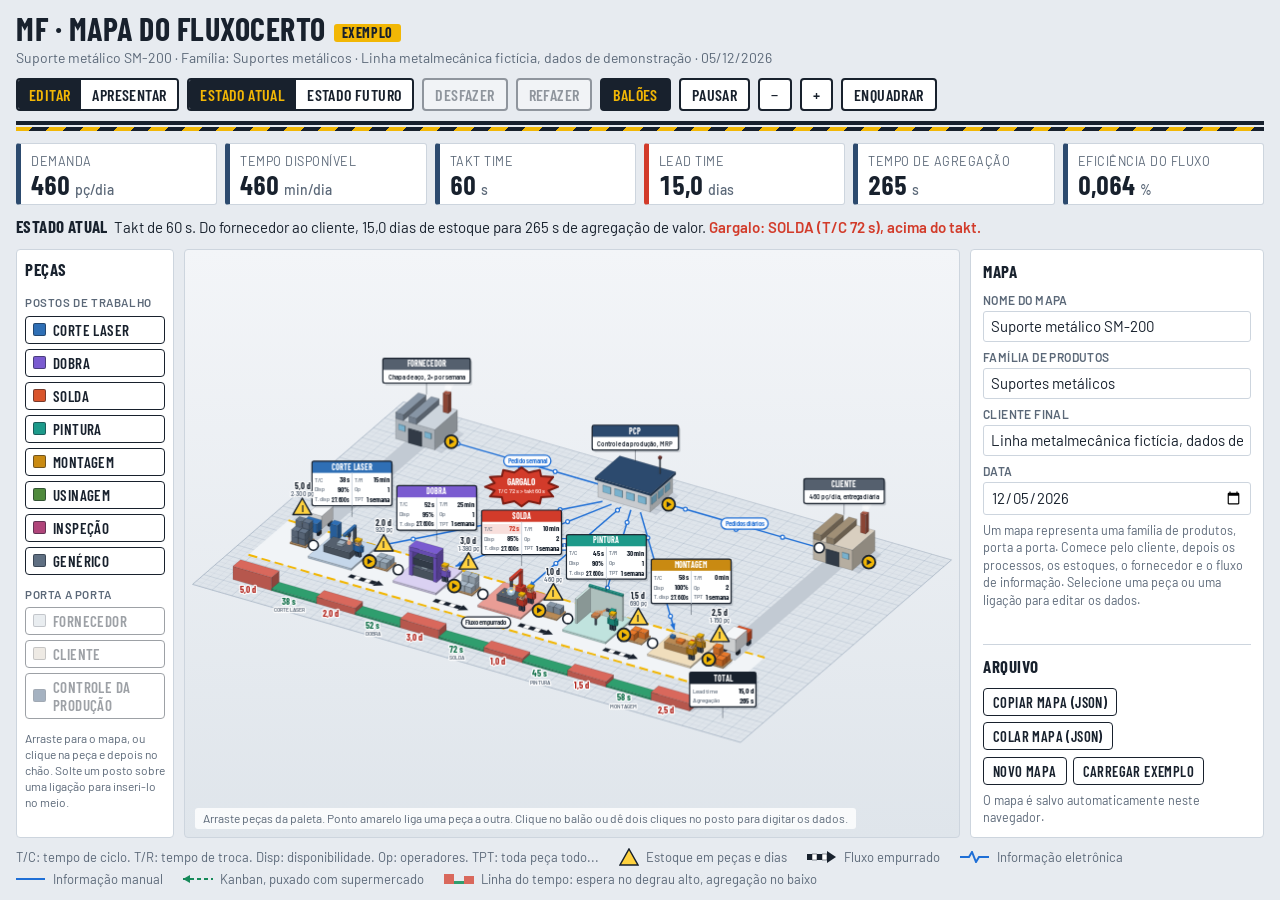
==== commit 8f4253d0: "MF: estado futuro guiado, campo de dados no posto, ocultar baloes e gargalo em vermelho Fase 2: esta" ====
--- a/mf-mapa-fluxocerto/index.html
+++ b/mf-mapa-fluxocerto/index.html
@@ -36,6 +36,7 @@
 .seg button[aria-pressed="true"]:hover{background:var(--ink)}
 button:focus-visible{outline:3px solid var(--accent);outline-offset:2px}
 button:disabled{opacity:.42;cursor:not-allowed}
+#bBal[aria-pressed="true"]{background:var(--ink);color:var(--accent)}
 .kpis{display:grid;grid-template-columns:repeat(auto-fit,minmax(140px,1fr));gap:8px;margin-top:8px}
 .kpi{background:var(--panel);border:1px solid var(--line);border-left:5px solid var(--steel);border-radius:3px;padding:6px 10px}
 .kpi.hot{border-left-color:var(--bad)} .kpi.ok{border-left-color:var(--good)}
@@ -68,6 +69,13 @@
 .g2{display:grid;grid-template-columns:1fr 1fr;gap:7px}
 .leit{font-size:13.5px;background:#f3f5f8;border-left:4px solid var(--steel);padding:5px 8px;margin:0;border-radius:2px}
 .leit.bad{border-left-color:var(--bad);color:#8f2317}
+.gi{font-size:13px;line-height:1.35;border-left:4px solid var(--line);padding:3px 8px;background:#f3f5f8;border-radius:2px}
+.gi.ok{border-left-color:var(--good)}
+.gi b{display:block;font-weight:600}
+.gi span{color:var(--muted)}
+.guia{display:flex;flex-direction:column;gap:5px}
+.chk{display:flex;align-items:center;gap:8px;font-size:14px}
+.chk input{width:17px;height:17px;accent-color:var(--good)}
 .nota{font-size:12.5px;color:var(--muted);margin:0;line-height:1.4}
 .btns{display:flex;flex-wrap:wrap;gap:6px}
 .btns button{font-size:14.5px;padding:4px 9px;border-width:1.5px}
@@ -80,6 +88,9 @@
 .toast{position:absolute;left:50%;top:12px;transform:translateX(-50%);max-width:min(92%,560px);background:var(--ink);color:#fff;font-size:14px;padding:8px 14px;border-radius:4px;border-left:6px solid var(--accent);box-shadow:0 4px 14px rgba(24,33,45,.25);opacity:0;pointer-events:none;transition:opacity .2s}
 .toast.on{opacity:1}
 .toast.erro{border-left-color:var(--bad)}
+.pop{position:absolute;z-index:3;width:300px;background:#fff;border:2px solid var(--ink);border-top:6px solid var(--accent);border-radius:4px;padding:10px 12px;display:flex;flex-direction:column;gap:7px;box-shadow:0 8px 24px rgba(24,33,45,.3)}
+.pop[hidden]{display:none}
+.pop h2{font-family:var(--display);font-size:17px;text-transform:uppercase;letter-spacing:.5px;margin:0}
 .legend{display:flex;flex-wrap:wrap;gap:4px 20px;font-size:13px;color:var(--muted);margin:0;padding:0;list-style:none}
 .legend li{display:flex;align-items:center;gap:7px}
 .legend svg{flex:none}
@@ -114,10 +125,11 @@
       </div>
       <div class="seg" role="group" aria-label="Estado do mapa">
         <button id="bCur" aria-pressed="true">Estado atual</button>
-        <button id="bFut" aria-pressed="false" disabled title="Disponível na próxima fase">Estado futuro</button>
+        <button id="bFut" aria-pressed="false">Estado futuro</button>
       </div>
       <button id="bUndo" class="soEd" title="Desfazer (Ctrl+Z)">Desfazer</button>
       <button id="bRedo" class="soEd" title="Refazer (Ctrl+Y)">Refazer</button>
+      <button id="bBal" aria-pressed="true" title="Mostrar ou ocultar os balões de dados dos postos">Balões</button>
       <button id="bPause">Pausar</button>
       <button id="bOut" aria-label="Diminuir zoom">−</button>
       <button id="bIn" aria-label="Aumentar zoom">+</button>
@@ -129,9 +141,9 @@
     <div class="kpi"><span>Demanda</span><b><i id="vDem"></i> <small>pç/dia</small></b></div>
     <div class="kpi"><span>Tempo disponível</span><b><i id="vDisp"></i> <small>min/dia</small></b></div>
     <div class="kpi"><span>Takt time</span><b><i id="vTakt"></i> <small>s</small></b></div>
-    <div class="kpi hot"><span>Lead time</span><b><i id="vLead"></i> <small>dias</small></b></div>
-    <div class="kpi"><span>Tempo de agregação</span><b><i id="vTav"></i> <small>s</small></b></div>
-    <div class="kpi"><span>Eficiência do fluxo</span><b><i id="vEff"></i> <small>%</small></b></div>
+    <div class="kpi hot" id="kLead"><span id="lLead">Lead time</span><b><i id="vLead"></i> <small>dias</small></b></div>
+    <div class="kpi"><span id="lTav">Tempo de agregação</span><b><i id="vTav"></i> <small>s</small></b></div>
+    <div class="kpi"><span id="lEff">Eficiência do fluxo</span><b><i id="vEff"></i> <small>%</small></b></div>
   </section>
 
   <p class="state" id="stateTxt"></p>
@@ -141,6 +153,7 @@
     <div class="stage" id="stage">
       <canvas id="cv" role="img" aria-label="Mapa de fluxo de valor isométrico animado: fornecedor, controle da produção e cliente, postos de trabalho com estoques entre eles e a linha do tempo na frente."></canvas>
       <div class="hint" id="hint"></div>
+      <div class="pop" id="pop" hidden role="dialog" aria-label="Dados do posto"></div>
       <div class="toast" id="toast" role="status" aria-live="polite"></div>
     </div>
     <aside class="side" id="side" aria-label="Dados da peça selecionada"></aside>
@@ -152,6 +165,7 @@
     <li><svg width="30" height="12"><path d="M0 3h5v6H0zM10 3h5v6h-5z" fill="#18212d"/><path d="M5 3h5v6H5zM15 3h5v6h-5z" fill="#fff" stroke="#18212d" stroke-width=".5"/><path d="M20 0l9 6-9 6z" fill="#18212d"/></svg>Fluxo empurrado</li>
     <li><svg width="30" height="12"><path d="M0 6h9l3-5 4 10 3-5h10" fill="none" stroke="#1f6fd6" stroke-width="2"/></svg>Informação eletrônica</li>
     <li><svg width="30" height="12"><path d="M0 6h29" fill="none" stroke="#1f6fd6" stroke-width="2"/></svg>Informação manual</li>
+    <li><svg width="30" height="12"><path d="M0 6h30" stroke="#178a5a" stroke-width="2" stroke-dasharray="4 3"/><path d="M0 6l7-4v8z" fill="#178a5a"/></svg>Kanban, puxado com supermercado</li>
     <li><svg width="30" height="14"><path d="M0 2h10v10H0z" fill="#d9685c"/><path d="M10 9h10v3H10z" fill="#2f9e6e"/><path d="M20 4h10v8H20z" fill="#d9685c"/></svg>Linha do tempo: espera no degrau alto, agregação no baixo</li>
   </ul>
 </div>
@@ -174,7 +188,7 @@
 /* =========================================================================
    1. MODELO  -  todo o mapa vive em um único objeto JSON (variável M)
    ========================================================================= */
-var CHAVE="fluxocerto.mf.mapa.v1", VERSAO=1;
+var CHAVE="fluxocerto.mf.mapa.v1", VERSAO=2;
 var INK="#18212d", CRU="#66768a", AZUL="#1f6fd6";
 
 /* catálogo de estações: cor, altura de apoio da peça, cor da peça na saída */
@@ -196,8 +210,9 @@
   cliente:   {rotulo:"Cliente",               pe:[-3,-3,3,3],         alt:5.8, cor:"#55606e"},
   pcp:       {rotulo:"Controle da produção",  pe:[-4.3,-3.3,4.3,3.3], alt:5.4, cor:"#2c4a6e"}
 };
-/* tipos de fluxo de material: só o empurrado está ativo na fase 1 */
-var FLUXOS={empurrado:{rotulo:"Empurrado",ativo:true},supermercado:{rotulo:"Puxado com supermercado (fase 2)",ativo:false},fifo:{rotulo:"FIFO (fase 2)",ativo:false}};
+/* tipos de fluxo de material entre processos */
+var FLUXOS={empurrado:{rotulo:"Empurrado"},supermercado:{rotulo:"Puxado com supermercado (kanban)"},fifo:{rotulo:"FIFO (primeiro a entrar, primeiro a sair)"},continuo:{rotulo:"Fluxo contínuo (sem estoque)"}};
+var VERDE="#178a5a";
 var TIPOS_INFO={eletronica:"Eletrônica",manual:"Manual"};
 
 function num(v,def,min,max){
@@ -211,7 +226,7 @@
   d=d||{};
   var r=d.refugo;
   return {nome:txt(d.nome,CAT[modelo].nome),tc:num(d.tc,60,0),tr:num(d.tr,0,0),disp:num(d.disp,100,0,100),
-    op:Math.round(num(d.op,1,0,99)),tempoDisp:num(d.tempoDisp,27600,0),lote:txt(d.lote,""),
+    op:Math.round(num(d.op,1,0,99)),tempoDisp:num(d.tempoDisp,27600,0),lote:txt(d.lote,""),kaizen:txt(d.kaizen,""),
     refugo:(r==null||r==="")?null:num(r,0,0,100)};
 }
 function mapaVazio(){
@@ -219,14 +234,14 @@
     mapa:{nome:"Novo mapa",familia:"",clienteFinal:"",data:hoje()},
     cliente:{demandaDia:0,turnos:1,tempoDisponivelMin:480,freqExpedicao:"diária"},
     fornecedor:{material:"",freqEntrega:"semanal"},
-    nos:[],ligacoes:[],fluxosInfo:[]};
+    nos:[],ligacoes:[],fluxosInfo:[],futuro:null};
 }
 function mapaExemplo(){
   var P=function(id,modelo,x,tc,tr,disp,op){return {id:id,tipo:"processo",modelo:modelo,pos:{x:x,y:22},
     dados:dadosProcesso({tc:tc,tr:tr,disp:disp,op:op,tempoDisp:27600,lote:"1 semana"},modelo)};};
   var L=function(id,a,b,q){return {id:id,origem:a,destino:b,fluxo:"empurrado",estoquePecas:q};};
   var I=function(id,a,b,r,f,t){return {id:id,origem:a,destino:b,rotulo:r,frequencia:f,tipo:t};};
-  return {versao:VERSAO,exemplo:true,
+  var ex={versao:VERSAO,exemplo:true,
     mapa:{nome:"Suporte metálico SM-200",familia:"Suportes metálicos",clienteFinal:"Linha metalmecânica fictícia, dados de demonstração",data:hoje()},
     cliente:{demandaDia:460,turnos:1,tempoDisponivelMin:460,freqExpedicao:"entrega diária"},
     fornecedor:{material:"Chapa de aço",freqEntrega:"2× por semana"},
@@ -242,7 +257,25 @@
       I("i2","n2","n1","Pedido","semanal","eletronica"),
       I("i3","n2","n4","Programação","semanal","manual"),I("i4","n2","n5","Programação","semanal","manual"),
       I("i5","n2","n6","Programação","semanal","manual"),I("i6","n2","n7","Programação","semanal","manual"),
-      I("i7","n2","n8","Programação","semanal","manual")]};
+      I("i7","n2","n8","Programação","semanal","manual")],futuro:null};
+  /* estado futuro de demonstração: supermercados com kanban, montagem como puxador e dois kaizens */
+  var F=estadoFuturoDe(ex),dias=[2,.5,.5,.5,.5,1];
+  F.ligacoes.forEach(function(l,k){l.fluxo="supermercado";l.estoquePecas=dias[k]*460;});
+  F.nos.forEach(function(n){
+    if(n.id==="n5"){n.dados.tr=10;n.dados.kaizen="Troca rápida: 25 para 10 min";}
+    if(n.id==="n6"){n.dados.tc=56;n.dados.disp=92;n.dados.kaizen="T/C de 72 para 56 s";}
+    if(n.id==="n8")n.puxador=true;
+    if(n.tipo==="processo")n.dados.lote="1 dia";
+  });
+  F.fluxosInfo=F.fluxosInfo.filter(function(f){return !/^i[3-6]$/.test(f.id);});
+  F.fluxosInfo[F.fluxosInfo.length-1].frequencia="diária";
+  F.plano={pecasEmbalagem:20,nivelamento:true};
+  ex.futuro=F; return ex;
+}
+/* o estado futuro nasce como cópia do atual */
+function estadoFuturoDe(D){
+  var c=JSON.parse(JSON.stringify({nos:D.nos,ligacoes:D.ligacoes,fluxosInfo:D.fluxosInfo}));
+  c.plano={pecasEmbalagem:null,nivelamento:false}; return c;
 }
 
 function noPorId(M,id){for(var i=0;i<M.nos.length;i++)if(M.nos[i].id===id)return M.nos[i];return null;}
@@ -337,32 +370,47 @@
 /* valida e saneia um objeto vindo do armazenamento ou da área de transferência */
 function normalizar(o){
   if(!o||typeof o!=="object"||!Array.isArray(o.nos))throw new Error("O texto não é um mapa do MF: falta a lista de nós.");
-  var M=mapaVazio(),m=o.mapa||{},c=o.cliente||{},f=o.fornecedor||{},vistos={},unico={};
+  var M=mapaVazio(),m=o.mapa||{},c=o.cliente||{},f=o.fornecedor||{};
   M.exemplo=!!o.exemplo;
   M.mapa={nome:txt(m.nome,"Mapa sem nome"),familia:txt(m.familia,""),clienteFinal:txt(m.clienteFinal,""),data:txt(m.data,hoje())};
   M.cliente={demandaDia:num(c.demandaDia,0,0),turnos:num(c.turnos,1,0),tempoDisponivelMin:num(c.tempoDisponivelMin,480,0),freqExpedicao:txt(c.freqExpedicao,"")};
   M.fornecedor={material:txt(f.material,""),freqEntrega:txt(f.freqEntrega,"")};
+  normEstado(M,o);
+  if(o.futuro&&typeof o.futuro==="object"&&Array.isArray(o.futuro.nos)){
+    var F={nos:[],ligacoes:[],fluxosInfo:[]},pl=o.futuro.plano||{},pe=pl.pecasEmbalagem;
+    normEstado(F,o.futuro);
+    F.plano={pecasEmbalagem:(pe==null||pe==="")?null:num(pe,0,0),nivelamento:!!pl.nivelamento};
+    M.futuro=F;
+  }
+  return M;
+}
+/* mantém o id original quando é válido e ainda não foi usado */
+function idOu(M,id,pfx){
+  id=String(id||"");
+  return new RegExp("^"+pfx+"\\d+$").test(id)&&!ligPorId(M,id)&&!infoPorId(M,id)?id:novoId(M,pfx);
+}
+function normEstado(M,o){
+  var vistos={},unico={},pux=false;
   o.nos.forEach(function(n){
     if(!n||typeof n!=="object"||!TIPOS[n.tipo])return;
     var id=String(n.id||""); if(!/^n\d+$/.test(id)||vistos[id])return;
     if(n.tipo!=="processo"){if(unico[n.tipo])return;unico[n.tipo]=1;}
     vistos[id]=1;
     var p=n.pos||{},no={id:id,tipo:n.tipo,pos:{x:Math.round(num(p.x,0)),y:Math.round(num(p.y,0))}},d=n.dados||{};
-    if(n.tipo==="processo"){no.modelo=CAT[n.modelo]?n.modelo:"generico";no.dados=dadosProcesso(d,no.modelo);}
+    if(n.tipo==="processo"){no.modelo=CAT[n.modelo]?n.modelo:"generico";no.dados=dadosProcesso(d,no.modelo); if(n.puxador&&!pux){no.puxador=true;pux=true;}}
     if(n.tipo==="pcp")no.dados={nome:txt(d.nome,"PCP"),descricao:txt(d.descricao,"Controle da produção")};
     M.nos.push(no);
   });
   (Array.isArray(o.ligacoes)?o.ligacoes:[]).forEach(function(l){
     if(!l||erroLigacao(M,String(l.origem),String(l.destino)))return;
-    M.ligacoes.push({id:novoId(M,"l"),origem:String(l.origem),destino:String(l.destino),
+    M.ligacoes.push({id:idOu(M,l.id,"l"),origem:String(l.origem),destino:String(l.destino),
       fluxo:FLUXOS[l.fluxo]?l.fluxo:"empurrado",estoquePecas:Math.round(num(l.estoquePecas,0,0))});
   });
   (Array.isArray(o.fluxosInfo)?o.fluxosInfo:[]).forEach(function(i){
     if(!i)return; var a=String(i.origem),b=String(i.destino);
     if(a===b||!noPorId(M,a)||!noPorId(M,b))return;
-    M.fluxosInfo.push({id:novoId(M,"i"),origem:a,destino:b,rotulo:txt(i.rotulo,""),frequencia:txt(i.frequencia,""),tipo:TIPOS_INFO[i.tipo]?i.tipo:"manual"});
+    M.fluxosInfo.push({id:idOu(M,i.id,"i"),origem:a,destino:b,rotulo:txt(i.rotulo,""),frequencia:txt(i.frequencia,""),tipo:TIPOS_INFO[i.tipo]?i.tipo:"manual"});
   });
-  return M;
 }
 
 /* =========================================================================
@@ -420,7 +468,8 @@
   M.nos.forEach(function(n){ if(!C.corIn[n.id]){C.corIn[n.id]=CRU;C.corOut[n.id]=(n.tipo==="processo"&&CAT[n.modelo].saida)||CRU;} });
 
   /* gargalos: T/C acima do takt */
-  C.gargalo={};C.gargalos=[];
+  C.gargalo={};C.gargalos=[];C.puxador=null;
+  M.nos.forEach(function(n){ if(n.puxador&&!C.puxador)C.puxador=n; });
   M.nos.forEach(function(n){ if(n.tipo==="processo"&&C.takt>0&&n.dados.tc>C.takt+1e-9){C.gargalo[n.id]=true;C.gargalos.push(n);} });
 
   /* geometria das ligações: o estoque pertence à ligação */
@@ -430,29 +479,32 @@
   C.lig={};
   M.ligacoes.forEach(function(l){
     var A=by[l.origem],B=by[l.destino],g={id:l.id,cor:corLig[l.id]||CRU,seta:null,rota:null},u,Q,v,d;
-    g.dias=dem>0?l.estoquePecas/dem:0;                                /* dias = peças / demanda diária */
-    g.nCx=l.estoquePecas>0?Math.max(1,Math.min(20,Math.round((dem>0?g.dias:1)*2))):0;
-    g.topo=.2+Math.ceil(g.nCx/4)*.95;
+    g.tipo=l.fluxo; g.pecas=l.fluxo==="continuo"?0:l.estoquePecas;    /* fluxo contínuo não tem estoque */
+    g.dias=dem>0?g.pecas/dem:0;                                       /* dias = peças / demanda diária */
+    g.nCx=g.pecas>0?Math.max(1,Math.min(g.tipo==="fifo"?3:20,Math.round((dem>0?g.dias:1)*2))):0;
+    g.topo=g.tipo==="continuo"?.9:g.tipo==="fifo"?(g.nCx?1.05:.15):.2+Math.ceil(g.nCx/4)*.95;
     if(A.tipo==="fornecedor"){
       v=sai[B.id];Q=v&&by[v.destino];
       u=Q&&Q.tipo==="processo"?unit(B.pos.x-Q.pos.x,B.pos.y-Q.pos.y):[-1,0];
-      g.k={x:B.pos.x+u[0]*6,y:B.pos.y+u[1]*6}; g.n=normalFrente(u);
+      g.k={x:B.pos.x+u[0]*6,y:B.pos.y+u[1]*6}; g.n=normalFrente(u); g.d=[-u[0],-u[1]];
       g.rota=rotaCaminhao(A.pos,g.k); g.corCam="#2f6fb5"; g.fase=0; g.periodo=16;
     } else if(B.tipo==="cliente"){
       v=ent[A.id];Q=v&&by[v.origem];
       u=Q&&Q.tipo==="processo"?unit(A.pos.x-Q.pos.x,A.pos.y-Q.pos.y):[1,0];
-      g.k={x:A.pos.x+u[0]*6,y:A.pos.y+u[1]*6}; g.n=normalFrente(u);
+      g.k={x:A.pos.x+u[0]*6,y:A.pos.y+u[1]*6}; g.n=normalFrente(u); g.d=u;
       g.rota=rotaCaminhao(B.pos,g.k).slice().reverse(); g.corCam="#d9542b"; g.fase=.45; g.periodo=14;
     } else {
-      d=unit(B.pos.x-A.pos.x,B.pos.y-A.pos.y); g.n=normalFrente(d);
+      d=unit(B.pos.x-A.pos.x,B.pos.y-A.pos.y); g.n=normalFrente(d); g.d=d;
       g.k={x:(A.pos.x+B.pos.x)/2,y:(A.pos.y+B.pos.y)/2};
       var ta=ateBorda(TIPOS[A.tipo].pe,d)+.4,tb=ateBorda(TIPOS[B.tipo].pe,[-d[0],-d[1]])+.4,
           dist=Math.hypot(B.pos.x-A.pos.x,B.pos.y-A.pos.y);
       if(dist-ta-tb>1.6)g.seta={a:[A.pos.x+d[0]*ta+g.n[0]*4.6,A.pos.y+d[1]*ta+g.n[1]*4.6],
         b:[B.pos.x-d[0]*tb+g.n[0]*4.6,B.pos.y-d[1]*tb+g.n[1]*4.6],d:d,n:g.n};
+      /* kanban de retirada: volta do processo cliente para o supermercado */
+      if(g.seta&&g.tipo==="supermercado")g.kanban=[[g.seta.b[0]+g.n[0]*1.4-d[0],g.seta.b[1]+g.n[1]*1.4-d[1]],[g.seta.a[0]+g.n[0]*1.4+d[0],g.seta.a[1]+g.n[1]*1.4+d[1]]];
     }
     inc(g.k.x-1.3,g.k.y-1.3);inc(g.k.x+1.3,g.k.y+1.3);
-    if(g.seta){inc(g.seta.a[0],g.seta.a[1]+1);inc(g.seta.b[0],g.seta.b[1]+1);}
+    if(g.seta){inc(g.seta.a[0],g.seta.a[1]+(g.kanban?2.2:1));inc(g.seta.b[0],g.seta.b[1]+(g.kanban?2.2:1));}
     C.lig[l.id]=g;
   });
   if(bb[0]>bb[2])bb=[0,0,44,24];
@@ -624,8 +676,15 @@
   fpoly([[s.a[0]+d[0]*h+n[0]*.8,s.a[1]+d[1]*h+n[1]*.8],[s.b[0],s.b[1]],[s.a[0]+d[0]*h-n[0]*.8,s.a[1]+d[1]*h-n[1]*.8]],INK);
 }
 
+function setaSolida(s,cor,hw){
+  var d=s.d,n=s.n,a=s.a,h=Math.hypot(s.b[0]-a[0],s.b[1]-a[1])-1.2;
+  function q(u,v){return [a[0]+d[0]*u+n[0]*v,a[1]+d[1]*u+n[1]*v];}
+  fpoly([q(0,hw),q(h,hw),q(h,.8),[s.b[0],s.b[1]],q(h,-.8),q(h,-hw),q(0,-hw)],cor);
+}
+
 /* estado de interface lido pela renderização (preenchido pelo editor) */
-var ui={edit:true,sel:null,hover:null};
+var ui={edit:true,sel:null,hover:null,baloes:true,rets:{}};
+var VERMELHO="#d23b2a";
 
 /* ---- construção da cena em caixas ---- */
 function construir(M,C,t){
@@ -731,10 +790,10 @@
     if(no.tipo==="pcp"){predioPcp(no);
       bl.push({k:"card",x:p.x,y:p.y,z:6.6,t:no.dados.nome.toUpperCase(),c:"#2c4a6e",one:no.dados.descricao||"Controle da produção"});return;}
 
-    var cat=CAT[no.modelo],c=cat.cor,d=no.dados,T=Math.max(d.tc,4)/14,ph=(t/T+idx*.37)%1;
+    var cat=CAT[no.modelo],gar=!!C.gargalo[no.id],c=gar?VERMELHO:cat.cor,d=no.dados,T=Math.max(d.tc,4)/14,ph=(t/T+idx*.37)%1;
     var act=ph>.22&&ph<.78,a=act?(ph-.22)/.56:0,tz=cat.tz;
     function R(dx,dy,z,w,dd,h,col){B(p.x+dx,p.y+dy,z,w,dd,h,col);}
-    R(-3.2,-3.7,0,6.6,7,.3,mixHex(c,"#ffffff",.72));
+    R(-3.2,-3.7,0,6.6,7,.3,mixHex(c,"#ffffff",gar?.5:.72));
     /* peça: sai do estoque de entrada, é processada e segue para o estoque de saída */
     var le=C.ent[no.id]&&C.lig[C.ent[no.id].id],ls=C.sai[no.id]&&C.lig[C.sai[no.id].id],ci=C.corIn[no.id],co=C.corOut[no.id],u,s,g=null,x,y,z;
     var pc=ph<=.22?ci:ph>=.78?co:(ci===co?ci:mixHex(ci,co,Math.round(a*12)/12));
@@ -746,24 +805,46 @@
     var nOp=Math.max(0,Math.min(4,d.op)),vg=nOp===1?VAGAS1:VAGAS;
     for(var q=0;q<nOp;q++)operador(p.x+cat.wx,p.y+vg[q][1],.3,c,cat.acena&&act,q*1.5);
 
-    var gar=!!C.gargalo[no.id],grid=[["T/C",n1(d.tc)+" s",gar],["T/R",n1(d.tr)+" min"],["Disp",n1(d.disp)+"%"],["Op",String(d.op)],
+    var grid=[["T/C",n1(d.tc)+" s",gar],["T/R",n1(d.tr)+" min"],["Disp",n1(d.disp)+"%"],["Op",String(d.op)],
       ["T. disp",mil(d.tempoDisp)+" s"],["TPT",d.lote||"—"]];
     if(d.refugo!=null&&d.refugo>0)grid.push(["Refugo",n1(d.refugo)+"%"]);
-    bl.push({k:"card",x:p.x,y:p.y-2.8,z:5.7,t:d.nome.toUpperCase(),c:c,grid:grid});
-    if(gar)bl.push({k:"burst",x:p.x,y:p.y-2.8,z:5.7,nr:Math.ceil(grid.length/2),txt:"T/C "+n1(d.tc)+" s > takt "+n1(C.takt)+" s"});
+    /* base: altura do balão em unidades de tela; zero quando os balões estão ocultos */
+    var base=ui.baloes?2+Math.ceil(grid.length/2)*1.3:0;
+    if(ui.baloes)bl.push({k:"card",no:no.id,x:p.x,y:p.y-2.8,z:5.7,t:d.nome.toUpperCase(),c:c,grid:grid});
+    if(no.puxador)bl.push({k:"pill",x:p.x,y:p.y-2.8,z:5.7,up:base+1.1,txt:"PROCESSO PUXADOR",c:VERDE,fill:1});
+    if(gar)bl.push({k:"burst",x:p.x,y:p.y-2.8,z:5.7,base:base+(no.puxador?1.7:0),txt:"T/C "+n1(d.tc)+" s > takt "+n1(C.takt)+" s"});
+    if(d.kaizen)bl.push({k:"kaizen",x:p.x,y:p.y-2.8,z:5.7,base:base,txt:d.kaizen});
   });
 
   /* estoques e caminhões, um por ligação */
-  var somaSeta=[0,0,0];
+  var somaSeta={empurrado:[0,0,0],supermercado:[0,0,0]},q;
   M.ligacoes.forEach(function(l){
-    var g=C.lig[l.id],k=g.k;
-    B(k.x-1.2,k.y-1.2,0,2.4,2.4,.2,"#b98a55");
-    for(var q=0;q<g.nCx;q++)B(k.x-1.06+(q%2)*1.08,k.y-1.06+((q>>1)%2)*1.08,.2+(q>>2)*.95,1,1,.9,g.cor);
-    bl.push({k:"tri",x:k.x,y:k.y,z:g.topo+1,q:l.estoquePecas,d:g.dias,sem:M.cliente.demandaDia<=0});
+    var g=C.lig[l.id],k=g.k,sem=M.cliente.demandaDia<=0;
+    if(g.tipo==="continuo"){ /* mesa de passagem, sem estoque */
+      B(k.x-.6,k.y-.6,0,1.2,1.2,.9,"#55606e");
+    } else if(g.tipo==="fifo"){ /* pista FIFO na direção do fluxo */
+      var ax=Math.abs(g.d[0])>=Math.abs(g.d[1]);
+      if(ax)B(k.x-1.7,k.y-.6,0,3.4,1.2,.15,"#3b4654"); else B(k.x-.6,k.y-1.7,0,1.2,3.4,.15,"#3b4654");
+      for(q=0;q<g.nCx;q++){var o=(q-(g.nCx-1)/2)*1.08; B(k.x-.5+(ax?o:0),k.y-.5+(ax?0:o),.15,1,1,.9,g.cor);}
+      bl.push({k:"fifo",x:k.x,y:k.y,z:g.topo+1,q:g.pecas,d:g.dias,sem:sem});
+    } else {
+      var sup=g.tipo==="supermercado";
+      B(k.x-1.2,k.y-1.2,0,2.4,2.4,.2,sup?VERDE:"#b98a55");
+      if(sup){B(k.x-1.2,k.y-1.36,0,.16,.16,g.topo+.5,VERDE);B(k.x+1.04,k.y-1.36,0,.16,.16,g.topo+.5,VERDE);B(k.x-1.2,k.y-1.36,g.topo+.5,2.4,.16,.16,VERDE);}
+      for(q=0;q<g.nCx;q++)B(k.x-1.06+(q%2)*1.08,k.y-1.06+((q>>1)%2)*1.08,.2+(q>>2)*.95,1,1,.9,g.cor);
+      bl.push({k:sup?"sup":"tri",x:k.x,y:k.y,z:g.topo+(sup?1.7:1),q:g.pecas,d:g.dias,sem:sem});
+    }
     if(g.rota)caminhao(g.rota,viagem((t/g.periodo+g.fase)%1),g.corCam);
-    if(g.seta){somaSeta[0]+=(g.seta.a[0]+g.seta.b[0])/2;somaSeta[1]+=(g.seta.a[1]+g.seta.b[1])/2;somaSeta[2]++;}
+    var ss=g.seta&&somaSeta[g.tipo];
+    if(ss){ss[0]+=(g.seta.a[0]+g.seta.b[0])/2;ss[1]+=(g.seta.a[1]+g.seta.b[1])/2;ss[2]++;}
   });
-  if(somaSeta[2])bl.push({k:"pill",x:somaSeta[0]/somaSeta[2],y:somaSeta[1]/somaSeta[2]+2,z:.2,txt:"Fluxo empurrado",c:INK});
+  q=somaSeta.empurrado; if(q[2])bl.push({k:"pill",x:q[0]/q[2],y:q[1]/q[2]+2,z:.2,txt:"Fluxo empurrado",c:INK});
+  q=somaSeta.supermercado; if(q[2])bl.push({k:"pill",x:q[0]/q[2],y:q[1]/q[2]+3.4,z:.2,txt:"Puxado por kanban",c:VERDE});
+  /* caixa de nivelamento (heijunka) na programação do puxador */
+  if(M.plano&&M.plano.nivelamento&&C.puxador){
+    M.fluxosInfo.some(function(f){var gi=C.info[f.id]; if(f.destino!==C.puxador.id||!gi.pts||C.by[f.origem].tipo!=="pcp")return false;
+      var a=gi.pts[0],b=gi.pts[gi.pts.length-1];bl.push({k:"pill",x:lerp(a[0],b[0],.82),y:lerp(a[1],b[1],.82),z:.4,txt:"OXOX",c:INK,fill:1});return true;});
+  }
 
   /* linha do tempo em degraus */
   var tl=C.tl;
@@ -819,7 +900,10 @@
   /* informação */
   M.fluxosInfo.forEach(function(f,k){var g=C.info[f.id]; if(g.pts)floorPath(g.pts,AZUL,1,false,t+k*.3,f.tipo==="eletronica"?.2:.3,true);});
   /* setas de fluxo de material */
-  M.ligacoes.forEach(function(l){var g=C.lig[l.id]; if(g.seta)setaEmpurrada(g.seta,t);});
+  M.ligacoes.forEach(function(l,k){var g=C.lig[l.id]; if(!g.seta)return;
+    if(g.tipo==="empurrado")setaEmpurrada(g.seta,t);
+    else if(g.tipo==="supermercado"){setaSolida(g.seta,VERDE,.4);floorPath(g.kanban,VERDE,1,true,t+k*.25,.28,true);}
+    else setaSolida(g.seta,INK,.22);});
 }
 
 /* ---- efeitos e rótulos ---- */
@@ -831,6 +915,7 @@
   ctx.globalAlpha=1;
 }
 function desenharRotulos(bl,t){
+  ui.rets={};
   bl.forEach(function(b){var p=P(b.x,b.y,b.z);b.sx=p[0];b.sy=p[1];});
   bl.sort(function(a,b){return a.sy-b.sy;});
   ctx.textBaseline="middle";
@@ -840,6 +925,7 @@
       ctx.font=fontB(.84*u,600);
       var w=b.grid?10.6*u:b.one?Math.max(8.8*u,ctx.measureText(b.one).width+1.4*u):8.8*u,th=1.55*u,rh=1.3*u,
           nr=b.grid?Math.ceil(b.grid.length/2):b.one?1:b.rows.length,h=th+nr*rh+.45*u,x0=x-w/2,y0=y-h;
+      if(b.no)ui.rets[b.no]=[x0,y0,w,h];
       ctx.strokeStyle="rgba(24,33,45,.4)";ctx.lineWidth=1;ctx.beginPath();ctx.moveTo(x,y);ctx.lineTo(x,y+1.5*u);ctx.stroke();
       ctx.fillStyle="rgba(24,33,45,.18)";rr(x0+.25*u,y0+.3*u,w,h,2);ctx.fill();
       ctx.fillStyle="#fff";rr(x0,y0,w,h,2);ctx.fill();
@@ -866,16 +952,38 @@
       if(b.sub){ctx.font=fontB(.7*u,600);halo(b.sub,x,y+1.15*u,"#5b6878");}
     } else if(b.k==="pill"){
       ctx.font=fontD(.98*u,600);ctx.textAlign="center";
-      var tw=ctx.measureText(b.txt).width+1.1*u,ph=1.5*u;
-      ctx.fillStyle="rgba(255,255,255,.94)";rr(x-tw/2,y-ph/2,tw,ph,ph/2);ctx.fill();
+      var tw=ctx.measureText(b.txt).width+1.1*u,ph=1.5*u,py=b.up?y-b.up*u:y;
+      ctx.fillStyle=b.fill?b.c:"rgba(255,255,255,.94)";rr(x-tw/2,py-ph/2,tw,ph,ph/2);ctx.fill();
       ctx.strokeStyle=b.c;ctx.lineWidth=1.3;ctx.stroke();
-      ctx.fillStyle=b.c;ctx.fillText(b.txt,x,y+.04*u);
+      ctx.fillStyle=b.fill?"#fff":b.c;ctx.fillText(b.txt,x,py+.04*u);
+    } else if(b.k==="sup"){ /* símbolo de supermercado: prateleiras abertas para o lado do cliente */
+      var e=1.05*u,j;
+      ctx.fillStyle="#fff";ctx.fillRect(x-e,y-2.1*e,2*e,2.1*e);
+      ctx.strokeStyle=VERDE;ctx.lineWidth=Math.max(2,.24*u);ctx.lineCap="butt";ctx.beginPath();
+      for(j=0;j<4;j++){ctx.moveTo(x-e,y-j*.7*e);ctx.lineTo(x+e,y-j*.7*e);}
+      ctx.moveTo(x+e,y);ctx.lineTo(x+e,y-2.1*e);ctx.stroke();
+      ctx.textAlign="center";ctx.font=fontD(1.15*u,700);halo(b.sem?"— d":nf(b.d,1)+" d",x,y-2.1*e-1.55*u,VERDE);
+      ctx.font=fontB(.82*u,600);halo(mil(b.q)+" pç",x,y-2.1*e-.55*u,"#5b6878");
+    } else if(b.k==="fifo"){
+      var fw=4.4*u,fh=1.4*u;
+      ctx.fillStyle="#fff";ctx.fillRect(x-fw/2,y-fh,fw,fh);ctx.strokeStyle=INK;ctx.lineWidth=1.4;
+      ctx.beginPath();ctx.moveTo(x-fw/2,y-fh);ctx.lineTo(x+fw/2,y-fh);ctx.moveTo(x-fw/2,y);ctx.lineTo(x+fw/2,y);ctx.stroke();
+      ctx.textAlign="center";ctx.font=fontD(1.05*u,700);ctx.fillStyle=INK;ctx.fillText("FIFO →",x,y-fh/2+.04*u);
+      ctx.font=fontD(1.15*u,700);halo(b.sem?"— d":nf(b.d,1)+" d",x,y-fh-1.55*u,INK);
+      ctx.font=fontB(.82*u,600);halo("máx. "+mil(b.q)+" pç",x,y-fh-.55*u,"#5b6878");
+    } else if(b.k==="kaizen"){ /* raio kaizen: melhoria necessária para chegar ao estado futuro */
+      ctx.font=fontB(.74*u,600);
+      var kw=Math.min(9*u,Math.max(4.6*u,ctx.measureText(b.txt).width*.62+2*u)),kx=x-5.3*u-kw*.72,ky=y-(b.base/2+.4)*u,kp=[],kk;
+      for(kk=0;kk<22;kk++){var ka=kk/22*Math.PI*2,kr=kk%2?.8:1;kp.push([kx+Math.cos(ka)*kw*kr,ky+Math.sin(ka)*2*u*kr]);}
+      poly(kp,"#fff4c2",INK,1.6);
+      ctx.textAlign="center";ctx.font=fontD(.95*u,700);ctx.fillStyle="#d23b2a";ctx.fillText("KAIZEN",kx,ky-.5*u);
+      ctx.font=fontB(.74*u,600);ctx.fillStyle=INK;ctx.fillText(b.txt,kx,ky+.5*u,kw*1.5);
     } else if(b.k==="burst"){
-      var cx=x,cy=y-(2+b.nr*1.3)*u-3.1*u,R=3.3*u*(1+.05*Math.sin(t*5)),pts=[];
+      var cx=x,cy=y-b.base*u-3.1*u,R=3.3*u*(1+.05*Math.sin(t*5)),pts=[];
       for(var k=0;k<24;k++){var an=k/24*Math.PI*2,rad=k%2?R*.76:R;pts.push([cx+Math.cos(an)*rad*1.5,cy+Math.sin(an)*rad*.8]);}
-      poly(pts,"#ffd23f","#d23b2a",2);
-      ctx.textAlign="center";ctx.font=fontD(1.2*u,700);ctx.fillStyle="#d23b2a";ctx.fillText("GARGALO",cx,cy-.55*u);
-      ctx.font=fontB(.78*u,600);ctx.fillStyle=INK;ctx.fillText(b.txt,cx,cy+.6*u,R*2.3);
+      poly(pts,VERMELHO,"#7d1c12",2);
+      ctx.textAlign="center";ctx.font=fontD(1.2*u,700);ctx.fillStyle="#fff";ctx.fillText("GARGALO",cx,cy-.55*u);
+      ctx.font=fontB(.78*u,600);ctx.fillStyle="#ffe3de";ctx.fillText(b.txt,cx,cy+.6*u,R*2.3);
     }
   }
 }
@@ -883,16 +991,37 @@
 /* =========================================================================
    4. EDITOR  -  estado, histórico, persistência, paleta, painel e ponteiro
    ========================================================================= */
-var M,rev=0,cache=null,modo="editar",sel=null,t=3,paused=false,last=0;
+/* D é o documento inteiro; M é a vista do estado em edição (atual ou futuro) */
+var D,M,vendo="atual",cacheAtual=null,rev=0,cache=null,modo="editar",sel=null,t=3,paused=false,last=0;
 var pilhaU=[],pilhaR=[],ultChave=null,arr=null,armado=null,fantasma=null,rato={x:0,y:0,dentro:false},leitura=null,salvarTmr=0,avisouSalvar=false;
 var $=function(id){return document.getElementById(id);};
 var side=$("side"),palEl=$("pal"),toastEl=$("toast"),toastTmr=0;
 
 function calc(){ if(!cache||cache.rev!==rev){cache=calcular(M);cache.rev=rev;} return cache; }
+function calcAtual(){ if(vendo==="atual")return calc(); if(!cacheAtual||cacheAtual.rev!==rev){cacheAtual=calcular(D);cacheAtual.rev=rev;} return cacheAtual; }
+function atualizarVista(){
+  if(vendo==="futuro"&&!D.futuro)vendo="atual";
+  cache=null;cacheAtual=null;
+  if(vendo==="atual"){M=D;}
+  else {
+    var F=D.futuro; M={mapa:D.mapa,cliente:D.cliente,fornecedor:D.fornecedor,plano:F.plano};
+    ["nos","ligacoes","fluxosInfo"].forEach(function(k){Object.defineProperty(M,k,{get:function(){return F[k];},set:function(v){F[k]=v;},enumerable:true});});
+  }
+  $("bCur").setAttribute("aria-pressed",String(vendo==="atual"));$("bFut").setAttribute("aria-pressed",String(vendo==="futuro"));
+}
+function setEstado(v){
+  if(v===vendo)return;
+  if(v==="futuro"&&!D.futuro){
+    if(modo!=="editar"){avisar("Este mapa ainda não tem estado futuro. Crie-o no modo Editar.",true);return;}
+    acao(function(){D.futuro=estadoFuturoDe(D);});
+    avisar("Estado futuro criado como cópia do atual. Siga as questões do painel ao lado.");
+  }
+  fecharPop();vendo=v;sel=null;arr=null;atualizarVista();rev++;montarPainel();atualizarUI();
+}
 
 /* ---- persistência ---- */
 function salvar(){
-  try{localStorage.setItem(CHAVE,JSON.stringify(M));}
+  try{localStorage.setItem(CHAVE,JSON.stringify(D));}
   catch(e){ if(!avisouSalvar){avisouSalvar=true;avisar("Não foi possível salvar no navegador. Use Copiar mapa (JSON) para guardar o trabalho.",true);} }
 }
 function carregar(){
@@ -904,12 +1033,12 @@
 }
 
 /* ---- histórico ---- */
-function fotografar(){pilhaU.push(JSON.stringify(M)); if(pilhaU.length>150)pilhaU.shift(); pilhaR.length=0;}
+function fotografar(){pilhaU.push(JSON.stringify(D)); if(pilhaU.length>150)pilhaU.shift(); pilhaR.length=0;}
 function acao(fn){fotografar();ultChave=null;fn();alterou();}
 function editar(chave,fn){ if(ultChave!==chave){fotografar();ultChave=chave;} fn(); alterou(); }
 function restaurar(de,para){
   if(!de.length)return;
-  para.push(JSON.stringify(M)); M=JSON.parse(de.pop()); ultChave=null;
+  fecharPop(); para.push(JSON.stringify(D)); D=JSON.parse(de.pop()); ultChave=null; atualizarVista();
   if(sel&&!alvo(sel))sel=null;
   alterou(); montarPainel();
 }
@@ -931,20 +1060,29 @@
   setText($("vDem"),mil(c.demandaDia));
   setText($("vDisp"),mil(C.dispDia/60));
   setText($("vTakt"),C.takt>0?n1(C.takt):"—");
+  var fut=vendo==="futuro",CA=calcAtual();
+  setText($("lLead"),"Lead time"+(fut?" · atual "+nf(CA.lead,1):""));
+  setText($("lTav"),"Tempo de agregação"+(fut?" · atual "+n1(CA.tav):""));
+  setText($("lEff"),"Eficiência do fluxo"+(fut?" · atual "+nf(CA.eff,3):""));
+  $("kLead").className="kpi "+(fut&&C.lead<CA.lead?"ok":"hot");
   setText($("vLead"),c.demandaDia>0?nf(C.lead,1):"—");
   setText($("vTav"),n1(C.tav));
   setText($("vEff"),C.lead>0&&C.dispDia>0?nf(C.eff,3):"—");
-  $("tagEx").hidden=!M.exemplo;
+  $("tagEx").hidden=!D.exemplo;
   var m=M.mapa,dt=/^\d{4}-\d{2}-\d{2}$/.test(m.data)?m.data.split("-").reverse().join("/"):m.data;
   setText($("sub"),[m.nome,m.familia&&("Família: "+m.familia),m.clienteFinal,dt].filter(Boolean).join(" · "));
-  var s="<strong>Estado atual</strong>",temProc=M.nos.some(function(n){return n.tipo==="processo";});
+  var s="<strong>Estado "+(fut?"futuro":"atual")+"</strong>",temProc=M.nos.some(function(n){return n.tipo==="processo";});
   if(!noDoTipo(M,"cliente"))s+="Comece pelo cliente: arraste a peça Cliente para o mapa e informe a demanda diária.";
   else if(c.demandaDia<=0)s+="Selecione o cliente e informe a demanda diária, os turnos e o tempo disponível para calcular o takt.";
   else if(!temProc)s+="Takt de "+n1(C.takt)+" s. Agora adicione os postos de trabalho e o fornecedor.";
   else {
     s+="Takt de "+n1(C.takt)+" s. ";
     if(!C.completo)s+="O fluxo ainda não vai do fornecedor ao cliente: ligue as peças arrastando do ponto de saída de uma até a outra. ";
-    else s+="Fluxo empurrado do fornecedor ao cliente, com "+nf(C.lead,1)+" dias de estoque para "+n1(C.tav)+" s de agregação de valor. ";
+    else if(fut){
+      s+="Lead time de "+nf(CA.lead,1)+" para "+nf(C.lead,1)+" dias"+(CA.lead>0?" ("+(C.lead<=CA.lead?"−":"+")+Math.abs(Math.round((1-C.lead/CA.lead)*100))+"%)":"")+", com "+n1(C.tav)+" s de agregação de valor. ";
+      s+=C.puxador?"Puxador: "+esc(C.puxador.dados.nome)+". ":"Ainda sem processo puxador. ";
+    }
+    else s+="Do fornecedor ao cliente, "+nf(C.lead,1)+" dias de estoque para "+n1(C.tav)+" s de agregação de valor. ";
     if(C.gargalos.length)s+="<em>Gargalo: "+C.gargalos.map(function(n){return esc(n.dados.nome)+" (T/C "+n1(n.dados.tc)+" s)";}).join(", ")+", acima do takt.</em>";
     else if(C.completo)s+="Nenhum processo acima do takt.";
   }
@@ -1039,21 +1177,21 @@
   if(dividiu)avisar(no.dados.nome+" inserido no meio da ligação. A linha do tempo foi atualizada.");
 }
 function tentarLigar(a,b){
-  var r,antes=JSON.stringify(M);
+  var r,antes=JSON.stringify(D);
   r=ligar(M,a,b);
   if(r.erro){avisar(r.erro,true);return;}
   pilhaU.push(antes);pilhaR.length=0;ultChave=null;alterou();selecionar(r.sel);
 }
 function trocarMapa(novo,msg){
-  acao(function(){M=novo;});
+  acao(function(){D=novo;vendo="atual";atualizarVista();});
   sel=null;montarPainel();enquadrar(); if(msg)avisar(msg);
 }
 function setModo(m){
-  modo=m;ui.edit=m==="editar";arr=null;armado=null;fantasma=null;marcarPaleta();
+  fecharPop();modo=m;ui.edit=m==="editar";arr=null;armado=null;fantasma=null;marcarPaleta();
   document.body.classList.toggle("apresentar",m!=="editar");
   $("bEdit").setAttribute("aria-pressed",String(m==="editar"));$("bShow").setAttribute("aria-pressed",String(m!=="editar"));
   $("hint").textContent=m==="editar"
-    ?"Arraste peças da paleta para o chão. Arraste do ponto amarelo de uma peça até outra para ligar. Chão vazio move a câmera."
+    ?"Arraste peças da paleta. Ponto amarelo liga uma peça a outra. Clique no balão ou dê dois cliques no posto para digitar os dados."
     :"Arraste para mover a cena";
   if(m!=="editar"&&paused&&!reduzMov)setPaused(false);
   resize();
@@ -1140,7 +1278,7 @@
   side.textContent="";leitura=null;
   var sec=el("div",{class:"sec"}),o=sel&&alvo(sel);
   side.appendChild(sec);
-  if(!o){sel=null;painelMapa(sec);}
+  if(!o){sel=null; if(vendo==="futuro")painelGuia(sec); else painelMapa(sec);}
   else if(sel.tipo==="no"){
     if(o.tipo==="processo")painelProcesso(sec,o); else if(o.tipo==="cliente")painelCliente(sec,o);
     else if(o.tipo==="fornecedor")painelFornecedor(sec,o); else painelPcp(sec,o);
@@ -1150,10 +1288,59 @@
   painelArquivo();
   if(leitura)leitura();
 }
+function marca(pai,rot,val,fn){
+  var id="c"+(++seqCampo),inp=el("input",{id:id,type:"checkbox"});inp.checked=!!val;
+  inp.addEventListener("change",function(){fn(inp.checked);});
+  pai.appendChild(el("div",{class:"chk"},[inp,el("label",{for:id,text:rot})]));
+}
+/* as oito questões do livro para o estado futuro, respondidas a partir do mapa */
+function guia(M,C){
+  var pl=M.plano||{},ehP=function(id){return C.by[id].tipo==="processo";},
+      entreP=M.ligacoes.filter(function(l){return ehP(l.origem)&&ehP(l.destino);}),
+      emp=M.ligacoes.filter(function(l){return l.fluxo==="empurrado";}).length,
+      sup=M.ligacoes.filter(function(l){return l.fluxo==="supermercado";}).length,
+      cont=entreP.filter(function(l){return l.fluxo==="continuo"||l.fluxo==="fifo";}).length,
+      cli=noDoTipo(M,"cliente"),le=cli&&C.ent[cli.id],pcp=noDoTipo(M,"pcp"),px=C.puxador,r=[];
+  r.push({q:"1. Qual é o takt?",ok:C.takt>0&&!C.gargalos.length,
+    t:C.takt<=0?"Informe a demanda do cliente.":"Takt de "+n1(C.takt)+" s. "+(C.gargalos.length?"Acima do takt: "+C.gargalos.map(function(n){return n.dados.nome;}).join(", ")+". Registre o kaizen e o novo T/C.":"Todos os processos dentro do takt.")});
+  r.push({q:"2. Supermercado de acabados ou expedição direta?",ok:!!le&&le.fluxo!=="empurrado",
+    t:!le?"Ligue o último processo ao cliente.":le.fluxo==="supermercado"?"Supermercado de produtos acabados com "+mil(le.estoquePecas)+" peças.":le.fluxo==="empurrado"?"A expedição ainda é empurrada. Selecione a ligação com o cliente e escolha o tipo de fluxo.":"Produção direto para a expedição."});
+  r.push({q:"3. Onde usar fluxo contínuo?",ok:cont>0,
+    t:cont?cont+" ligação(ões) entre processos em fluxo contínuo ou FIFO.":"Nenhuma ligação em fluxo contínuo ou FIFO. Avalie processos vizinhos com T/C parecido e próximo do takt."});
+  r.push({q:"4. Onde usar supermercados puxados?",ok:M.ligacoes.length>0&&emp===0,
+    t:sup+" supermercado(s). "+(emp?emp+" ligação(ões) ainda empurrada(s).":"Nenhuma ligação empurrada.")});
+  var t5,ok5=false;
+  if(!px)t5="Selecione um processo e marque Processo puxador.";
+  else {
+    var outros=M.fluxosInfo.filter(function(f){return pcp&&f.origem===pcp.id&&ehP(f.destino)&&f.destino!==px.id;}).length,ruim=0,c=px.id,g=0,l;
+    while((l=C.sai[c])&&g++<500){ if(ehP(l.destino)&&(l.fluxo==="supermercado"||l.fluxo==="empurrado"))ruim++; c=l.destino; }
+    ok5=!outros&&!ruim;
+    t5="Puxador: "+px.dados.nome+". "+(outros?outros+" outro(s) processo(s) ainda recebe(m) programação do PCP: exclua essas setas. ":"")+(ruim?"Depois do puxador o fluxo deve ser contínuo ou FIFO até o cliente.":"")+(ok5?"Só ele recebe a programação.":"");
+  }
+  r.push({q:"5. Qual é o processo puxador?",ok:ok5,t:t5});
+  r.push({q:"6. Como nivelar o mix no puxador?",ok:!!pl.nivelamento,t:pl.nivelamento?"Mix nivelado com caixa de nivelamento (OXOX) no puxador.":"Marque abaixo quando o puxador receber o mix nivelado."});
+  var pit=C.takt>0&&pl.pecasEmbalagem>0?C.takt*pl.pecasEmbalagem:0;
+  r.push({q:"7. Qual incremento de trabalho liberar (pitch)?",ok:pit>0,t:pit?"Pitch = "+n1(C.takt)+" s × "+mil(pl.pecasEmbalagem)+" peças = "+n1(pit/60)+" min.":"Informe abaixo as peças por embalagem."});
+  var kz=M.nos.filter(function(n){return n.tipo==="processo"&&n.dados.kaizen;}).length;
+  r.push({q:"8. Que melhorias de processo são necessárias?",ok:kz>0,t:kz?kz+" kaizen(s) registrado(s) nos processos.":"Selecione um processo e descreva o kaizen necessário."});
+  return r;
+}
+function painelGuia(sec){
+  sec.appendChild(el("h2",{text:"Estado futuro guiado"}));
+  sec.appendChild(el("p",{class:"nota",text:"As oito questões do livro. Edite o mapa: troque o tipo de fluxo das ligações, ajuste os dados dos processos e as setas de informação."}));
+  var lista=el("div",{class:"guia"});sec.appendChild(lista);
+  var pl=D.futuro.plano;
+  campo(sec,"Peças por embalagem (pitch)",pl.pecasEmbalagem,{tipo:"number",min:0,vazio:true,dica:"ex.: 20"},function(v){D.futuro.plano.pecasEmbalagem=v;});
+  marca(sec,"Mix nivelado no puxador (heijunka)",pl.nivelamento,function(v){acao(function(){D.futuro.plano.nivelamento=v;});});
+  leitura=function(){ if(vendo!=="futuro")return; lista.textContent="";
+    guia(M,calc()).forEach(function(i){lista.appendChild(el("div",{class:"gi"+(i.ok?" ok":"")},[el("b",{text:(i.ok?"✓ ":"○ ")+i.q}),el("span",{text:i.t})]));});};
+  botoes(sec,[["Recriar a partir do atual",function(){acao(function(){D.futuro=estadoFuturoDe(D);});atualizarVista();sel=null;montarPainel();avisar("Estado futuro recriado como cópia do atual. Ctrl+Z desfaz.");}],
+    ["Excluir estado futuro",function(){acao(function(){D.futuro=null;});vendo="atual";atualizarVista();sel=null;montarPainel();atualizarUI();avisar("Estado futuro excluído. Ctrl+Z desfaz.");},"perigo"]]);
+}
 function painelMapa(sec){
   sec.appendChild(el("h2",{text:"Mapa"}));
   var m=M.mapa;
-  campo(sec,"Nome do mapa",m.nome,{},function(v){M.mapa.nome=v;M.exemplo=false;});
+  campo(sec,"Nome do mapa",m.nome,{},function(v){D.mapa.nome=v;D.exemplo=false;});
   campo(sec,"Família de produtos",m.familia,{},function(v){M.mapa.familia=v;});
   campo(sec,"Cliente final",m.clienteFinal,{},function(v){M.mapa.clienteFinal=v;});
   campo(sec,"Data",m.data,{tipo:"date"},function(v){M.mapa.data=v;});
@@ -1173,6 +1360,10 @@
   campo(g,"Tempo disp. (s/dia)",d.tempoDisp,{tipo:"number",min:0},function(v){no.dados.tempoDisp=v;});
   campo(g,"Refugo (%)",d.refugo,{tipo:"number",min:0,max:100,vazio:true,dica:"opcional"},function(v){no.dados.refugo=v;});
   campo(sec,"Lote ou TPT (toda peça todo...)",d.lote,{dica:"ex.: 1 semana"},function(v){no.dados.lote=v;});
+  if(vendo==="futuro"){
+    campo(sec,"Kaizen necessário",d.kaizen,{dica:"ex.: reduzir a troca para 10 min"},function(v){no.dados.kaizen=v;});
+    marca(sec,"Processo puxador (recebe a programação)",no.puxador,function(v){acao(function(){M.nos.forEach(function(n){delete n.puxador;}); if(v)no.puxador=true;});});
+  }
   var lt=el("p",{class:"leit"});sec.appendChild(lt);
   leitura=function(){var C=calc(),n=noPorId(M,no.id); if(!n)return;
     if(C.takt<=0){lt.className="leit";lt.textContent="Informe a demanda do cliente para comparar o T/C com o takt.";}
@@ -1216,11 +1407,11 @@
 function painelLigacao(sec,l){
   sec.appendChild(el("h2",{text:"Ligação e estoque"}));
   sec.appendChild(el("p",{class:"nota",text:nomeNo(noPorId(M,l.origem))+" → "+nomeNo(noPorId(M,l.destino))}));
-  campo(sec,"Estoque (peças)",l.estoquePecas,{tipo:"number",min:0,step:1,inteiro:true},function(v){l.estoquePecas=v;});
-  escolha(sec,"Tipo de fluxo",l.fluxo,Object.keys(FLUXOS).map(function(k){return [k,FLUXOS[k].rotulo,!FLUXOS[k].ativo];}),function(v){acao(function(){l.fluxo=v;});});
+  escolha(sec,"Tipo de fluxo",l.fluxo,Object.keys(FLUXOS).map(function(k){return [k,FLUXOS[k].rotulo];}),function(v){acao(function(){l.fluxo=v;});montarPainel();});
+  if(l.fluxo!=="continuo")campo(sec,l.fluxo==="fifo"?"Máximo na pista FIFO (peças)":l.fluxo==="supermercado"?"Supermercado (peças)":"Estoque (peças)",l.estoquePecas,{tipo:"number",min:0,step:1,inteiro:true},function(v){l.estoquePecas=v;});
   var lt=el("p",{class:"leit"});sec.appendChild(lt);
   leitura=function(){var x=ligPorId(M,l.id); if(!x)return; var C=calc();
-    lt.textContent=M.cliente.demandaDia>0?mil(x.estoquePecas)+" peças ÷ "+mil(M.cliente.demandaDia)+" pç/dia = "+nf(C.lig[x.id].dias,1)+" dias de estoque."
+    lt.textContent=x.fluxo==="continuo"?"Fluxo contínuo: a peça passa direto ao processo seguinte, sem estoque.":M.cliente.demandaDia>0?mil(x.estoquePecas)+" peças ÷ "+mil(M.cliente.demandaDia)+" pç/dia = "+nf(C.lig[x.id].dias,1)+" dias de estoque."
       :"Dias de estoque = peças ÷ demanda diária. Informe a demanda do cliente.";};
   botoes(sec,[["Excluir ligação",excluirSelecao,"perigo"]]);
 }
@@ -1240,6 +1431,41 @@
   sec.appendChild(el("p",{class:"nota",text:"O mapa é salvo automaticamente neste navegador."}));
 }
 
+/* ---- campo de digitação direto no posto ---- */
+var pop=$("pop");
+function fecharPop(){ if(pop.hidden)return; pop.hidden=true;pop.textContent="";ultChave=null;montarPainel(); }
+function abrirPop(no){
+  if(!no||no.tipo!=="processo"||modo!=="editar")return;
+  pop.textContent="";pop.hidden=false;
+  var d=no.dados,g=el("div",{class:"g2"}),pr;
+  pop.appendChild(el("h2",{text:"Dados do posto"}));
+  campo(pop,"Nome do processo",d.nome,{},function(v){no.dados.nome=v;});
+  pop.appendChild(g);
+  pr=campo(g,"T/C (s)",d.tc,{tipo:"number",min:0},function(v){no.dados.tc=v;});
+  campo(g,"T/R (min)",d.tr,{tipo:"number",min:0},function(v){no.dados.tr=v;});
+  campo(g,"Disponibilidade (%)",d.disp,{tipo:"number",min:0,max:100},function(v){no.dados.disp=v;});
+  campo(g,"Operadores",d.op,{tipo:"number",min:0,max:99,step:1,inteiro:true},function(v){no.dados.op=v;});
+  campo(g,"Tempo disp. (s/dia)",d.tempoDisp,{tipo:"number",min:0},function(v){no.dados.tempoDisp=v;});
+  campo(g,"Refugo (%)",d.refugo,{tipo:"number",min:0,max:100,vazio:true,dica:"opcional"},function(v){no.dados.refugo=v;});
+  campo(pop,"Lote ou TPT (toda peça todo...)",d.lote,{dica:"ex.: 1 semana"},function(v){no.dados.lote=v;});
+  botoes(pop,[["Concluir",fecharPop]]);
+  cam();var r=ui.rets[no.id],q=P(no.pos.x,no.pos.y,5),x=r?r[0]:q[0]-150,y=r?r[1]:q[1]-120;
+  pop.style.left=Math.max(8,Math.min(W-pop.offsetWidth-8,x))+"px";
+  pop.style.top=Math.max(8,Math.min(H-pop.offsetHeight-8,y))+"px";
+  pr.focus();pr.select();
+}
+pop.addEventListener("keydown",function(e){ if(e.key==="Enter"){e.preventDefault();fecharPop();} });
+function cartaoEm(x,y){
+  for(var id in ui.rets){var r=ui.rets[id]; if(x>=r[0]&&x<=r[0]+r[2]&&y>=r[1]&&y<=r[1]+r[3])return noPorId(M,id);}
+  return null;
+}
+function setBaloes(v){
+  ui.baloes=v;$("bBal").setAttribute("aria-pressed",String(v));
+  try{localStorage.setItem(CHAVE+".baloes",v?"1":"0");}catch(e){}
+}
+$("bBal").addEventListener("click",function(){setBaloes(!ui.baloes);});
+try{ if(localStorage.getItem(CHAVE+".baloes")==="0")setBaloes(false); }catch(e){}
+
 /* ---- copiar e colar JSON ---- */
 var dlg=$("dlg"),dlgTa=$("dlgTa");
 function abrirDlg(titulo,texto,valor,carregar){
@@ -1249,7 +1475,7 @@
   dlgTa.focus(); if(!carregar)dlgTa.select();
 }
 function copiarMapa(){
-  var js=JSON.stringify(M,null,1);
+  var js=JSON.stringify(D,null,1);
   function reserva(){abrirDlg("Copiar mapa (JSON)","Selecione todo o texto, copie com Ctrl+C e cole em Colar mapa (JSON) no outro computador.",js,false);}
   try{ if(navigator.clipboard&&navigator.clipboard.writeText)navigator.clipboard.writeText(js).then(function(){avisar("Mapa copiado. No outro computador, use Colar mapa (JSON).");},reserva); else reserva(); }
   catch(e){reserva();}
@@ -1269,7 +1495,9 @@
   if(e.pointerType==="mouse"&&e.button!==0)return;
   var m=pt(e),n,l,f,w; rato.x=m.x;rato.y=m.y;rato.dentro=true; cam();
   try{cv.setPointerCapture(e.pointerId);}catch(_){}
+  fecharPop();
   if(modo==="editar"){
+    if((n=cartaoEm(m.x,m.y))&&!armado&&!portaEm(m.x,m.y)){selecionar({tipo:"no",id:n.id});abrirPop(n);return;}
     if(armado){var d=armado;armado=null;marcarPaleta();soltarPeca(d,m.x,m.y);return;}
     if((n=portaEm(m.x,m.y))){arr={k:"lig",de:n.id};return;}
     if((n=noEm(m.x,m.y))){selecionar({tipo:"no",id:n.id});w=chao(m.x,m.y);arr={k:"no",id:n.id,ox:n.pos.x-w[0],oy:n.pos.y-w[1],sx:m.x,sy:m.y,mov:false,foto:false};return;}
@@ -1318,6 +1546,7 @@
     }
   }
 }
+cv.addEventListener("dblclick",function(e){var m=pt(e),n=noEm(m.x,m.y); if(n&&n.tipo==="processo"){selecionar({tipo:"no",id:n.id});abrirPop(n);}});
 cv.addEventListener("pointerup",fimPonteiro);
 cv.addEventListener("pointercancel",fimPonteiro);
 cv.addEventListener("pointerleave",function(){rato.dentro=false; if(!arr)ui.hover=null;});
@@ -1326,7 +1555,7 @@
 /* ---- teclado ---- */
 document.addEventListener("keydown",function(e){
   var tg=e.target,emCampo=tg&&(/^(INPUT|TEXTAREA|SELECT)$/.test(tg.tagName));
-  if(e.key==="Escape"){ if(dlg.open)return; armado=null;fantasma=null;arr=null;marcarPaleta(); if(!emCampo)selecionar(null); return; }
+  if(e.key==="Escape"){ if(dlg.open)return; if(!pop.hidden){fecharPop();return;} armado=null;fantasma=null;arr=null;marcarPaleta(); if(!emCampo)selecionar(null); return; }
   if(modo!=="editar"||emCampo||dlg.open)return;
   var k=e.key.toLowerCase(),ctrl=e.ctrlKey||e.metaKey;
   if(ctrl&&k==="z"&&!e.shiftKey){e.preventDefault();desfazer();}
@@ -1384,6 +1613,8 @@
 var bPause=$("bPause"),reduzMov=!!(window.matchMedia&&window.matchMedia("(prefers-reduced-motion: reduce)").matches);
 function setPaused(v){paused=v;bPause.textContent=v?"Continuar":"Pausar";}
 bPause.addEventListener("click",function(){setPaused(!paused);});
+$("bCur").addEventListener("click",function(){setEstado("atual");});
+$("bFut").addEventListener("click",function(){setEstado("futuro");});
 $("bEdit").addEventListener("click",function(){setModo("editar");});
 $("bShow").addEventListener("click",function(){selecionar(null);setModo("apresentar");});
 $("bUndo").addEventListener("click",desfazer);
@@ -1395,7 +1626,8 @@
 window.addEventListener("beforeunload",function(){clearTimeout(salvarTmr);salvar();});
 
 /* ---- partida ---- */
-M=carregar()||mapaExemplo();
+D=carregar()||mapaExemplo();
+atualizarVista();
 montarPaleta();
 setModo("editar");
 montarPainel();
@@ -1405,7 +1637,7 @@
 requestAnimationFrame(frame);
 
 /* gancho para testes e para a próxima fase */
-window.MF={modelo:function(){return M;},calc:calc,tela:function(x,y){cam();return P(x,y,0);},exemplo:mapaExemplo,normalizar:normalizar};
+window.MF={modelo:function(){return D;},vista:function(){return M;},calc:calc,tela:function(x,y){cam();return P(x,y,0);},exemplo:mapaExemplo,normalizar:normalizar};
 })();
 </script>
 </body>
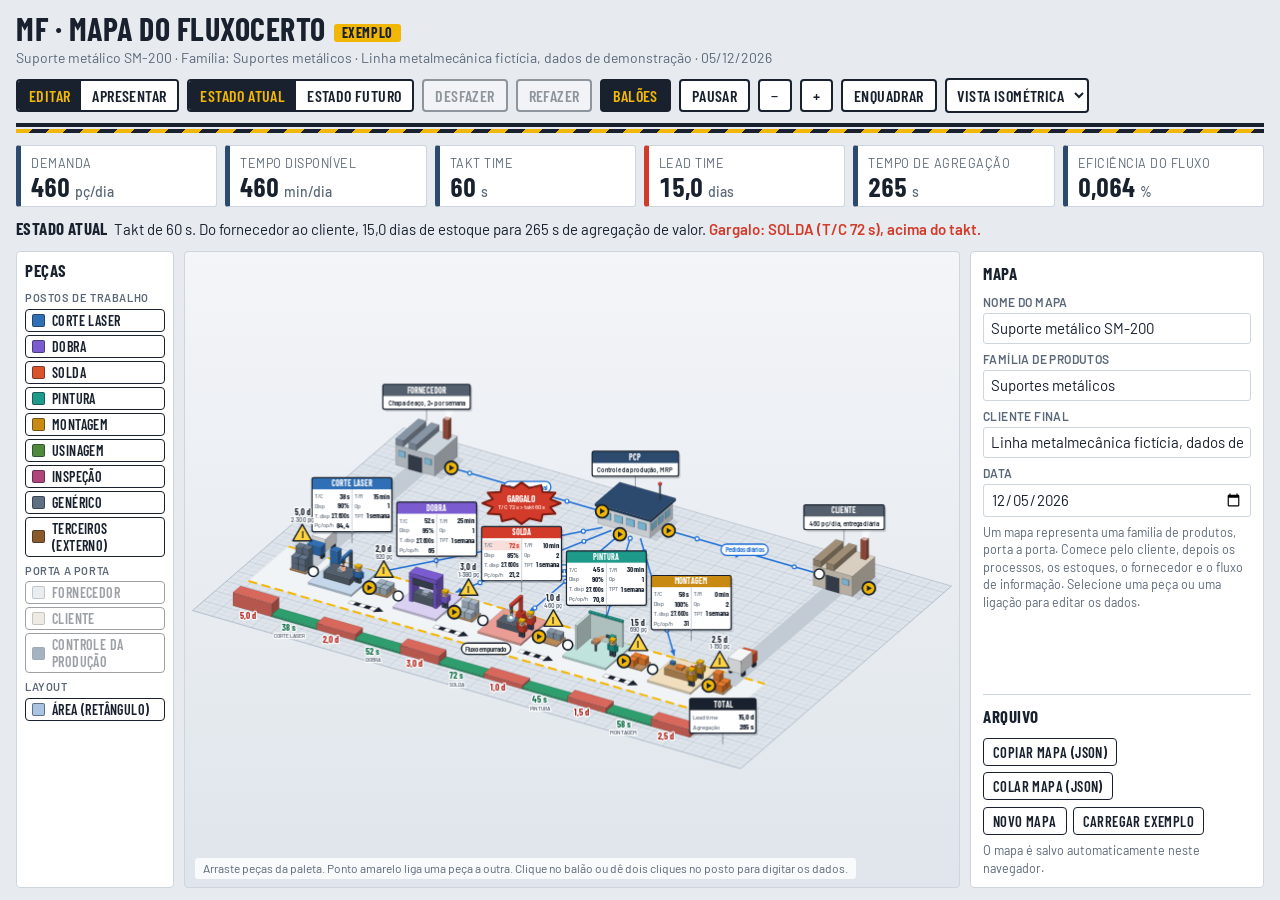
==== commit 7630d42d: "MF: tipo de demanda, saidas do PCP, producao por operador, vistas de camera, terceiros e layout - Cl" ====
--- a/mf-mapa-fluxocerto/index.html
+++ b/mf-mapa-fluxocerto/index.html
@@ -36,6 +36,11 @@
 .seg button[aria-pressed="true"]:hover{background:var(--ink)}
 button:focus-visible{outline:3px solid var(--accent);outline-offset:2px}
 button:disabled{opacity:.42;cursor:not-allowed}
+.sv{font-family:var(--display);font-weight:600;font-size:16px;letter-spacing:.4px;text-transform:uppercase;border:2px solid var(--ink);background:var(--panel);color:var(--ink);padding:5px 6px;border-radius:4px;cursor:pointer}
+.livre{display:flex;gap:10px;align-items:center;font-size:12.5px;color:var(--muted);text-transform:uppercase;letter-spacing:.4px}
+.livre[hidden]{display:none}
+.livre label{display:flex;align-items:center;gap:5px}
+.livre input{width:90px;accent-color:var(--ink)}
 #bBal[aria-pressed="true"]{background:var(--ink);color:var(--accent)}
 .kpis{display:grid;grid-template-columns:repeat(auto-fit,minmax(140px,1fr));gap:8px;margin-top:8px}
 .kpi{background:var(--panel);border:1px solid var(--line);border-left:5px solid var(--steel);border-radius:3px;padding:6px 10px}
@@ -51,10 +56,10 @@
 body.apresentar .work{grid-template-columns:minmax(0,1fr)}
 body.apresentar .pal,body.apresentar .side,body.apresentar .soEd{display:none}
 .pal,.side{background:var(--panel);border:1px solid var(--line);border-radius:4px;overflow:auto;min-height:0}
-.pal{padding:8px;display:flex;flex-direction:column;gap:5px}
+.pal{padding:7px 8px;display:flex;flex-direction:column;gap:3px}
 .pal h2,.side h2{font-family:var(--display);font-size:17px;text-transform:uppercase;letter-spacing:.5px;margin:0 0 2px}
-.pal h3{font-size:11.5px;text-transform:uppercase;letter-spacing:.6px;color:var(--muted);margin:6px 0 0;font-weight:600}
-.pc{display:flex;align-items:center;gap:7px;width:100%;text-align:left;font-size:15px;padding:4px 7px;border-width:1.5px;touch-action:none;user-select:none;cursor:grab}
+.pal h3{font-size:11px;text-transform:uppercase;letter-spacing:.6px;color:var(--muted);margin:3px 0 0;font-weight:600}
+.pc{display:flex;align-items:center;gap:7px;width:100%;text-align:left;font-size:14px;padding:2px 6px;border-width:1.5px;touch-action:none;user-select:none;cursor:grab}
 .pc i{flex:none;width:13px;height:13px;border-radius:2px;border:1px solid rgba(24,33,45,.5)}
 .pc[aria-pressed="true"]{background:var(--ink);color:var(--accent)}
 .pal p{font-size:12px;color:var(--muted);margin:6px 0 0;line-height:1.35}
@@ -134,6 +139,14 @@
       <button id="bOut" aria-label="Diminuir zoom">−</button>
       <button id="bIn" aria-label="Aumentar zoom">+</button>
       <button id="bFit" title="Enquadrar o mapa inteiro">Enquadrar</button>
+      <select id="selVista" class="sv" aria-label="Vista da câmera" title="Vista da câmera">
+        <option value="superior">Vista superior</option><option value="inclinada">Vista inclinada</option>
+        <option value="isometrica">Vista isométrica</option><option value="livre">Câmera livre</option>
+      </select>
+      <span id="livre" class="livre" hidden>
+        <label>Giro <input type="range" id="rGiro" min="0" max="90" step="1"></label>
+        <label>Inclinação <input type="range" id="rIncl" min="20" max="90" step="1"></label>
+      </span>
     </div>
   </header>
 
@@ -159,15 +172,6 @@
     <aside class="side" id="side" aria-label="Dados da peça selecionada"></aside>
   </div>
 
-  <ul class="legend">
-    <li>T/C: tempo de ciclo. T/R: tempo de troca. Disp: disponibilidade. Op: operadores. TPT: toda peça todo...</li>
-    <li><svg width="20" height="18"><path d="M10 1 19 17H1z" fill="#ffd23f" stroke="#18212d" stroke-width="1.5"/></svg>Estoque em peças e dias</li>
-    <li><svg width="30" height="12"><path d="M0 3h5v6H0zM10 3h5v6h-5z" fill="#18212d"/><path d="M5 3h5v6H5zM15 3h5v6h-5z" fill="#fff" stroke="#18212d" stroke-width=".5"/><path d="M20 0l9 6-9 6z" fill="#18212d"/></svg>Fluxo empurrado</li>
-    <li><svg width="30" height="12"><path d="M0 6h9l3-5 4 10 3-5h10" fill="none" stroke="#1f6fd6" stroke-width="2"/></svg>Informação eletrônica</li>
-    <li><svg width="30" height="12"><path d="M0 6h29" fill="none" stroke="#1f6fd6" stroke-width="2"/></svg>Informação manual</li>
-    <li><svg width="30" height="12"><path d="M0 6h30" stroke="#178a5a" stroke-width="2" stroke-dasharray="4 3"/><path d="M0 6l7-4v8z" fill="#178a5a"/></svg>Kanban, puxado com supermercado</li>
-    <li><svg width="30" height="14"><path d="M0 2h10v10H0z" fill="#d9685c"/><path d="M10 9h10v3H10z" fill="#2f9e6e"/><path d="M20 4h10v8H20z" fill="#d9685c"/></svg>Linha do tempo: espera no degrau alto, agregação no baixo</li>
-  </ul>
 </div>
 
 <dialog id="dlg" aria-labelledby="dlgT">
@@ -200,9 +204,14 @@
   montagem:{rotulo:"Montagem",   nome:"MONTAGEM",   cor:"#c98a12",tz:1.3,saida:null,     wx:2.6,acena:true},
   usinagem:{rotulo:"Usinagem",   nome:"USINAGEM",   cor:"#4f8a3c",tz:1.4,saida:"#b9c6d2",wx:2.6,acena:false},
   inspecao:{rotulo:"Inspeção",   nome:"INSPEÇÃO",   cor:"#b0457a",tz:1.3,saida:null,     wx:2.6,acena:false},
-  generico:{rotulo:"Genérico",   nome:"PROCESSO",   cor:"#5f6f82",tz:1.3,saida:null,     wx:2.6,acena:false}
+  generico:{rotulo:"Genérico",   nome:"PROCESSO",   cor:"#5f6f82",tz:1.3,saida:null,     wx:2.6,acena:false},
+  /* trabalho de terceiros, feito fora do parque fabril */
+  terceiro:{rotulo:"Terceiros (externo)",nome:"TERCEIROS",cor:"#8a5a2b",tz:.75,saida:null,wx:2.9,acena:false,externo:true}
 };
-var MODELOS=["laser","dobra","solda","pintura","montagem","usinagem","inspecao","generico"];
+var MODELOS=["laser","dobra","solda","pintura","montagem","usinagem","inspecao","generico","terceiro"];
+/* tipo de demanda informada pelo cliente: rótulo, dias trabalhados no período, unidade */
+var TIPOS_DEMANDA={diaria:["Diária",1,"pç/dia"],semanal:["Semanal",5,"pç/semana"],mensal:["Mensal",22,"pç/mês"],anual:["Anual",250,"pç/ano"]};
+var CORES_AREA={azul:["Azul","#2f6fb5"],verde:["Verde","#178a5a"],amarelo:["Amarelo","#c98a12"],vermelho:["Vermelho","#d23b2a"],cinza:["Cinza","#5f6f82"],roxo:["Roxo","#7a5bd0"]};
 /* pe: pegada no chão relativa à posição [x0,y0,x1,y1]; alt: altura do volume para seleção */
 var TIPOS={
   processo:  {rotulo:"Posto de trabalho",     pe:[-3.5,-4,3.5,4],     alt:4.6, cor:"#5f6f82"},
@@ -226,24 +235,26 @@
   d=d||{};
   var r=d.refugo;
   return {nome:txt(d.nome,CAT[modelo].nome),tc:num(d.tc,60,0),tr:num(d.tr,0,0),disp:num(d.disp,100,0,100),
-    op:Math.round(num(d.op,1,0,99)),tempoDisp:num(d.tempoDisp,27600,0),lote:txt(d.lote,""),kaizen:txt(d.kaizen,""),
+    op:Math.round(num(d.op,1,0,99)),tempoDisp:num(d.tempoDisp,27600,0),lote:txt(d.lote,""),lotePecas:Math.round(num(d.lotePecas,0,0)),kaizen:txt(d.kaizen,""),
     refugo:(r==null||r==="")?null:num(r,0,0,100)};
 }
 function mapaVazio(){
   return {versao:VERSAO,exemplo:false,
     mapa:{nome:"Novo mapa",familia:"",clienteFinal:"",data:hoje()},
-    cliente:{demandaDia:0,turnos:1,tempoDisponivelMin:480,freqExpedicao:"diária"},
+    cliente:{demandaDia:0,tipoDemanda:"diaria",demanda:0,diasPeriodo:1,turnos:1,tempoDisponivelMin:480,freqExpedicao:"diária"},
+    areas:[],
     fornecedor:{material:"",freqEntrega:"semanal"},
     nos:[],ligacoes:[],fluxosInfo:[],futuro:null};
 }
 function mapaExemplo(){
   var P=function(id,modelo,x,tc,tr,disp,op){return {id:id,tipo:"processo",modelo:modelo,pos:{x:x,y:22},
-    dados:dadosProcesso({tc:tc,tr:tr,disp:disp,op:op,tempoDisp:27600,lote:"1 semana"},modelo)};};
+    dados:dadosProcesso({tc:tc,tr:tr,disp:disp,op:op,tempoDisp:27600,lote:"1 semana",lotePecas:2300},modelo)};};
   var L=function(id,a,b,q){return {id:id,origem:a,destino:b,fluxo:"empurrado",estoquePecas:q};};
   var I=function(id,a,b,r,f,t){return {id:id,origem:a,destino:b,rotulo:r,frequencia:f,tipo:t};};
   var ex={versao:VERSAO,exemplo:true,
     mapa:{nome:"Suporte metálico SM-200",familia:"Suportes metálicos",clienteFinal:"Linha metalmecânica fictícia, dados de demonstração",data:hoje()},
-    cliente:{demandaDia:460,turnos:1,tempoDisponivelMin:460,freqExpedicao:"entrega diária"},
+    cliente:{demandaDia:460,tipoDemanda:"diaria",demanda:460,diasPeriodo:1,turnos:1,tempoDisponivelMin:460,freqExpedicao:"entrega diária"},
+    areas:[],
     fornecedor:{material:"Chapa de aço",freqEntrega:"2× por semana"},
     nos:[
       {id:"n1",tipo:"fornecedor",pos:{x:4,y:-11}},
@@ -265,7 +276,7 @@
     if(n.id==="n5"){n.dados.tr=10;n.dados.kaizen="Troca rápida: 25 para 10 min";}
     if(n.id==="n6"){n.dados.tc=56;n.dados.disp=92;n.dados.kaizen="T/C de 72 para 56 s";}
     if(n.id==="n8")n.puxador=true;
-    if(n.tipo==="processo")n.dados.lote="1 dia";
+    if(n.tipo==="processo"){n.dados.lote="1 dia";n.dados.lotePecas=460;}
   });
   F.fluxosInfo=F.fluxosInfo.filter(function(f){return !/^i[3-6]$/.test(f.id);});
   F.fluxosInfo[F.fluxosInfo.length-1].frequencia="diária";
@@ -283,6 +294,11 @@
 function infoPorId(M,id){for(var i=0;i<M.fluxosInfo.length;i++)if(M.fluxosInfo[i].id===id)return M.fluxosInfo[i];return null;}
 function saidaDe(M,id){for(var i=0;i<M.ligacoes.length;i++)if(M.ligacoes[i].origem===id)return M.ligacoes[i];return null;}
 function entradaDe(M,id){for(var i=0;i<M.ligacoes.length;i++)if(M.ligacoes[i].destino===id)return M.ligacoes[i];return null;}
+function areaPorId(M,id){for(var i=0;i<M.areas.length;i++)if(M.areas[i].id===id)return M.areas[i];return null;}
+function novaArea(M,x,y,w,h,nome,cor){
+  var mx=0;M.areas.forEach(function(a){var n=parseInt(a.id.slice(1),10);if(n>mx)mx=n;});
+  var a={id:"a"+(mx+1),x:Math.round(x),y:Math.round(y),w:w,h:h,nome:nome,cor:cor};M.areas.push(a);return a;
+}
 function noDoTipo(M,tipo){for(var i=0;i<M.nos.length;i++)if(M.nos[i].tipo===tipo)return M.nos[i];return null;}
 function nomeNo(no){return no.tipo==="processo"?no.dados.nome:no.tipo==="pcp"?no.dados.nome:TIPOS[no.tipo].rotulo;}
 function novoId(M,pfx){
@@ -373,7 +389,12 @@
   var M=mapaVazio(),m=o.mapa||{},c=o.cliente||{},f=o.fornecedor||{};
   M.exemplo=!!o.exemplo;
   M.mapa={nome:txt(m.nome,"Mapa sem nome"),familia:txt(m.familia,""),clienteFinal:txt(m.clienteFinal,""),data:txt(m.data,hoje())};
-  M.cliente={demandaDia:num(c.demandaDia,0,0),turnos:num(c.turnos,1,0),tempoDisponivelMin:num(c.tempoDisponivelMin,480,0),freqExpedicao:txt(c.freqExpedicao,"")};
+  var td=TIPOS_DEMANDA[c.tipoDemanda]?c.tipoDemanda:"diaria",dp=num(c.diasPeriodo,TIPOS_DEMANDA[td][1],1),dm=num(c.demanda,num(c.demandaDia,0,0)*dp,0);
+  M.cliente={demandaDia:dm/dp,tipoDemanda:td,demanda:dm,diasPeriodo:dp,turnos:num(c.turnos,1,0),tempoDisponivelMin:num(c.tempoDisponivelMin,480,0),freqExpedicao:txt(c.freqExpedicao,"")};
+  (Array.isArray(o.areas)?o.areas:[]).forEach(function(a){
+    if(!a||typeof a!=="object")return;
+    M.areas.push({id:"a"+(M.areas.length+1),x:Math.round(num(a.x,0)),y:Math.round(num(a.y,0)),w:Math.round(num(a.w,12,2,200)),h:Math.round(num(a.h,10,2,200)),nome:txt(a.nome,""),cor:CORES_AREA[a.cor]?a.cor:"azul"});
+  });
   M.fornecedor={material:txt(f.material,""),freqEntrega:txt(f.freqEntrega,"")};
   normEstado(M,o);
   if(o.futuro&&typeof o.futuro==="object"&&Array.isArray(o.futuro.nos)){
@@ -441,6 +462,35 @@
   return [a,[mx-d[0]*1.3,my-d[1]*1.3],[mx-d[0]*.4+n[0]*1.6,my-d[1]*.4+n[1]*1.6],[mx+d[0]*.4-n[0]*1.6,my+d[1]*.4-n[1]*1.6],[mx+d[0]*1.3,my+d[1]*1.3],b];
 }
 
+/* produção do posto: considera T/C, T/R por lote, disponibilidade, refugo, tempo disponível e operadores */
+function producao(d){
+  var efetivo=d.tempoDisp*d.disp/100,bom=1-(d.refugo||0)/100,cap,hh=d.op*d.tempoDisp/3600;
+  if(d.tc<=0)return {capDia:0,pcOpHora:0};
+  cap=d.lotePecas>0?efetivo/(d.tr*60+d.lotePecas*d.tc)*d.lotePecas:efetivo/d.tc;   /* peças por dia */
+  cap*=bom;
+  return {capDia:cap,pcOpHora:hh>0?cap/hh:0};                                       /* peças por operador por hora */
+}
+/* contorno da união de retângulos de layout que se tocam e têm a mesma cor */
+function unirAreas(areas){
+  var n=areas.length,pai=[],i,j,grupos={},res=[];
+  function raiz(k){while(pai[k]!==k)k=pai[k]=pai[pai[k]];return k;}
+  for(i=0;i<n;i++)pai[i]=i;
+  for(i=0;i<n;i++)for(j=i+1;j<n;j++){var a=areas[i],b=areas[j]; if(a.cor!==b.cor)continue;
+    var ox=Math.min(a.x+a.w,b.x+b.w)-Math.max(a.x,b.x),oy=Math.min(a.y+a.h,b.y+b.h)-Math.max(a.y,b.y);
+    if((ox>0&&oy>=0)||(ox>=0&&oy>0))pai[raiz(i)]=raiz(j);}
+  for(i=0;i<n;i++){j=raiz(i);(grupos[j]=grupos[j]||[]).push(areas[i]);}
+  Object.keys(grupos).forEach(function(k){
+    var g=grupos[k],cel={},segs=[],x,y;
+    function K(x,y){return (x+50000)*100000+(y+50000);}
+    g.forEach(function(a){for(x=a.x;x<a.x+a.w;x++)for(y=a.y;y<a.y+a.h;y++)cel[K(x,y)]=1;});
+    g.forEach(function(a){for(x=a.x;x<a.x+a.w;x++)for(y=a.y;y<a.y+a.h;y++){
+      if(cel[K(x,y)]!==1)continue; cel[K(x,y)]=2;
+      if(!cel[K(x,y-1)])segs.push([x,y,x+1,y]); if(!cel[K(x,y+1)])segs.push([x,y+1,x+1,y+1]);
+      if(!cel[K(x-1,y)])segs.push([x,y,x,y+1]); if(!cel[K(x+1,y)])segs.push([x+1,y,x+1,y+1]);}});
+    res.push({cor:CORES_AREA[g[0].cor][1],rets:g,segs:segs});
+  });
+  return res;
+}
 function calcular(M){
   var C={},by={},sai={},ent={},i,dem=M.cliente.demandaDia;
   M.nos.forEach(function(n){by[n.id]=n;});
@@ -476,6 +526,9 @@
   var bb=[1e9,1e9,-1e9,-1e9];
   function inc(x,y){ if(x<bb[0])bb[0]=x; if(y<bb[1])bb[1]=y; if(x>bb[2])bb[2]=x; if(y>bb[3])bb[3]=y; }
   M.nos.forEach(function(n){var r=retNo(n);inc(r[0],r[1]);inc(r[2],r[3]);});
+  (M.areas||[]).forEach(function(a){inc(a.x,a.y);inc(a.x+a.w,a.y+a.h);});
+  C.layout=unirAreas(M.areas||[]);
+  C.prod={};M.nos.forEach(function(n){ if(n.tipo==="processo")C.prod[n.id]=producao(n.dados); });
   C.lig={};
   M.ligacoes.forEach(function(l){
     var A=by[l.origem],B=by[l.destino],g={id:l.id,cor:corLig[l.id]||CRU,seta:null,rota:null},u,Q,v,d;
@@ -567,7 +620,15 @@
 var W=1000,H=640,dpr=1,S=10,OX=0,OY=0,zoom=1,panX=0,panY=0;
 var vis={cx:27,cy:11,w:100,h:53};
 /* axonométrica girada 30 graus */
-var AX=.866,AY=.5,BX=.25,BY=.433,ZS=.9,DET=AX*BY+AY*BX;
+var AX,AY,BX,BY,ZS,DET,giro=30,incl=30;
+/* giro em torno do eixo vertical (0 a 90 graus) e inclinação da câmera (90 = vista superior) */
+function setAngulos(g,i){
+  giro=Math.max(0,Math.min(90,g));incl=Math.max(20,Math.min(90,i));
+  var a=giro*Math.PI/180,b=incl*Math.PI/180;
+  AX=Math.cos(a);AY=Math.sin(a);BX=Math.sin(a)*Math.sin(b);BY=Math.cos(a)*Math.sin(b);ZS=Math.cos(b)*1.0392;DET=AX*BY+AY*BX;
+}
+var VISTAS={superior:[0,90],inclinada:[0,48],isometrica:[30,30]};
+setAngulos(30,30);
 function resize(){
   var r=stage.getBoundingClientRect();
   W=Math.max(300,r.width);H=Math.max(300,r.height);
@@ -774,6 +835,11 @@
       R(-.3,-.3,2.7,.6,.6,.6,"#3b4654");R(1.5,-2.6,.3,1.3,.5,2.4,"#55606e");R(1.6,-2.1,1.5,1.1,.1,.9,s.act?"#8fd3f4":"#3b4654");
       if(s.act)fx.push({k:"d",x:p.x,y:p.y,z:1.7,r:.4+.25*Math.sin(t*12),c:"#7be0a0",a:.5});
     },
+    terceiro:function(R,p,c,s){
+      R(-2.6,-3.6,.3,5.2,2.8,2.6,"#e9e2d6");R(-2.8,-3.75,2.9,5.6,3.1,.3,c);
+      R(-.8,-.8,.3,1.6,.1,1.6,"#3b4654");R(1.5,-.8,1.9,.7,.1,.45,s.act?"#39c46f":"#3b4654");
+      R(-.8,-.6,.3,1.6,1.3,.45,"#b98a55");
+    },
     generico:function(R,p,c,s){
       R(-2,-1.2,.3,4,2.4,1,"#55606e");R(-2,-2.7,.3,4,1.3,2.8,c);
       R(1.4,-2.3,3.1,.35,.35,.4,s.act?"#39c46f":"#3b4654");
@@ -786,7 +852,7 @@
     if(no.tipo==="fornecedor"){fabrica(no,"#cdd5dd","#8795a5");
       bl.push({k:"card",x:p.x,y:p.y,z:7.6,t:"FORNECEDOR",c:"#55606e",one:[M.fornecedor.material,M.fornecedor.freqEntrega].filter(Boolean).join(", ")||"Fornecedor"});return;}
     if(no.tipo==="cliente"){fabrica(no,"#d9cfc0","#a08f76");
-      bl.push({k:"card",x:p.x,y:p.y,z:7.6,t:"CLIENTE",c:"#55606e",one:[mil(M.cliente.demandaDia)+" pç/dia",M.cliente.freqExpedicao].filter(Boolean).join(", ")});return;}
+      bl.push({k:"card",x:p.x,y:p.y,z:7.6,t:"CLIENTE",c:"#55606e",one:[mil(M.cliente.demanda)+" "+TIPOS_DEMANDA[M.cliente.tipoDemanda][2],M.cliente.freqExpedicao].filter(Boolean).join(", ")});return;}
     if(no.tipo==="pcp"){predioPcp(no);
       bl.push({k:"card",x:p.x,y:p.y,z:6.6,t:no.dados.nome.toUpperCase(),c:"#2c4a6e",one:no.dados.descricao||"Controle da produção"});return;}
 
@@ -806,7 +872,7 @@
     for(var q=0;q<nOp;q++)operador(p.x+cat.wx,p.y+vg[q][1],.3,c,cat.acena&&act,q*1.5);
 
     var grid=[["T/C",n1(d.tc)+" s",gar],["T/R",n1(d.tr)+" min"],["Disp",n1(d.disp)+"%"],["Op",String(d.op)],
-      ["T. disp",mil(d.tempoDisp)+" s"],["TPT",d.lote||"—"]];
+      ["T. disp",mil(d.tempoDisp)+" s"],["TPT",d.lote||"—"],["Pç/op/h",n1(C.prod[no.id].pcOpHora)]];
     if(d.refugo!=null&&d.refugo>0)grid.push(["Refugo",n1(d.refugo)+"%"]);
     /* base: altura do balão em unidades de tela; zero quando os balões estão ocultos */
     var base=ui.baloes?2+Math.ceil(grid.length/2)*1.3:0;
@@ -856,6 +922,7 @@
   });
   if(tl.segs.length)bl.push({k:"card",x:tl.fim+4.5,y:tl.y+1,z:1.4,t:"TOTAL",c:INK,rows:[["Lead time",nf(C.lead,1)+" d"],["Agregação",n1(C.tav)+" s"]]});
 
+  (M.areas||[]).forEach(function(a){ if(a.nome)bl.push({k:"area",x:a.x+a.w/2,y:a.y+1.3,z:0,txt:a.nome.toUpperCase(),c:CORES_AREA[a.cor][1]}); });
   /* rótulos dos fluxos de informação */
   C.rotInfo.forEach(function(o){bl.push({k:"pill",x:o.x,y:o.y,z:.4,txt:o.t,c:AZUL});});
   return {bs:bs,fx:fx,bl:bl};
@@ -882,6 +949,16 @@
     a=P(r[0],r[1],0);b=P(r[2],r[1],0);ctx.moveTo(a[0],a[1]);ctx.lineTo(b[0],b[1]);
     a=P(r[0],r[3],0);b=P(r[2],r[3],0);ctx.moveTo(a[0],a[1]);ctx.lineTo(b[0],b[1]);ctx.stroke();ctx.setLineDash([]);
   }
+  /* layout: retângulos unidos por cor */
+  C.layout.forEach(function(g){
+    ctx.globalAlpha=.16;g.rets.forEach(function(a){fret([a.x,a.y,a.x+a.w,a.y+a.h],g.cor);});ctx.globalAlpha=1;
+    ctx.strokeStyle=g.cor;ctx.lineWidth=Math.max(2,S*.28);ctx.lineCap="square";ctx.beginPath();
+    g.segs.forEach(function(q){a=P(q[0],q[1],0);b=P(q[2],q[3],0);ctx.moveTo(a[0],a[1]);ctx.lineTo(b[0],b[1]);});
+    ctx.stroke();ctx.lineCap="butt";
+  });
+  /* posto de terceiros: contorno tracejado, fora do parque fabril */
+  M.nos.forEach(function(n){ if(n.tipo!=="processo"||!CAT[n.modelo].externo)return;
+    var q=retNo(n);ctx.setLineDash([S*.7,S*.5]);fret([q[0]-.3,q[1]-.3,q[2]+.3,q[3]+.3],"rgba(138,90,43,.10)",INK,1.6);ctx.setLineDash([]);});
   /* pistas dos caminhões */
   M.ligacoes.forEach(function(l){var g=C.lig[l.id]; if(!g.rota)return;
     for(var k=1;k<g.rota.length;k++)faixa(g.rota[k-1],g.rota[k],1.5,2.6,"#c2cad3");});
@@ -894,6 +971,7 @@
       if(s.tipo==="lig"){var g=C.lig[s.id]; if(g){var pts=[];for(var j=0;j<20;j++)pts.push([g.k.x+Math.cos(j/20*6.2832)*2.5,g.k.y+Math.sin(j/20*6.2832)*2.5]);
         fpoly(pts,forte?"rgba(242,183,5,.35)":"rgba(242,183,5,.15)",forte?INK:"rgba(24,33,45,.45)",forte?2.2:1.2);
         if(g.seta)faixa(g.seta.a,g.seta.b,.9,.3,forte?"rgba(242,183,5,.7)":"rgba(242,183,5,.35)");}}
+      if(s.tipo==="area"){var ar=areaPorId(M,s.id); if(ar)fret([ar.x,ar.y,ar.x+ar.w,ar.y+ar.h],forte?"rgba(242,183,5,.22)":"rgba(242,183,5,.08)",forte?INK:"rgba(24,33,45,.45)",forte?2.2:1.2);}
       if(s.tipo==="info"){var gi=C.info[s.id]; if(gi&&gi.pts)floorPath(gi.pts,"#f2b705",forte?.95:.5,false,0,0,false,Math.max(6,S*.7));}
     });
   }
@@ -947,6 +1025,8 @@
       ctx.font=fontD(1.15*u,700);ctx.textAlign="center";ctx.fillStyle=INK;ctx.fillText("I",x,y-a*.6);
       ctx.font=fontD(1.15*u,700);halo(b.sem?"— d":nf(b.d,1)+" d",x,y-a*1.75-1.55*u,INK);
       ctx.font=fontB(.82*u,600);halo(mil(b.q)+" pç",x,y-a*1.75-.55*u,"#5b6878");
+    } else if(b.k==="area"){
+      ctx.font=fontD(1.2*u,700);ctx.textAlign="center";halo(b.txt,x,y,b.c);
     } else if(b.k==="txt"){
       ctx.font=fontD(1.25*u,700);ctx.textAlign="center";halo(b.txt,x,y,b.c);
       if(b.sub){ctx.font=fontB(.7*u,600);halo(b.sub,x,y+1.15*u,"#5b6878");}
@@ -1006,6 +1086,7 @@
   else {
     var F=D.futuro; M={mapa:D.mapa,cliente:D.cliente,fornecedor:D.fornecedor,plano:F.plano};
     ["nos","ligacoes","fluxosInfo"].forEach(function(k){Object.defineProperty(M,k,{get:function(){return F[k];},set:function(v){F[k]=v;},enumerable:true});});
+    Object.defineProperty(M,"areas",{get:function(){return D.areas;},set:function(v){D.areas=v;},enumerable:true}); /* o layout é o mesmo nos dois estados */
   }
   $("bCur").setAttribute("aria-pressed",String(vendo==="atual"));$("bFut").setAttribute("aria-pressed",String(vendo==="futuro"));
 }
@@ -1044,7 +1125,7 @@
 }
 function desfazer(){restaurar(pilhaU,pilhaR);}
 function refazer(){restaurar(pilhaR,pilhaU);}
-function alvo(s){return s.tipo==="no"?noPorId(M,s.id):s.tipo==="lig"?ligPorId(M,s.id):infoPorId(M,s.id);}
+function alvo(s){return s.tipo==="no"?noPorId(M,s.id):s.tipo==="lig"?ligPorId(M,s.id):s.tipo==="area"?areaPorId(M,s.id):infoPorId(M,s.id);}
 
 /* ---- avisos ---- */
 function avisar(msg,erro){
@@ -1127,9 +1208,17 @@
   return best;
 }
 function porta(n,qual){var r=retNo(n);return qual==="s"?[r[2]+.8,n.pos.y]:[r[0]-.8,n.pos.y];}
+/* pontos de saída: o PCP tem três, para o lado do cliente, para o fornecedor e para a produção */
+function portas(n){var r=retNo(n),l=[porta(n,"s")]; if(n.tipo==="pcp"){l.push([r[0]-.8,n.pos.y]);l.push([n.pos.x,r[3]+.8]);} return l;}
 function temEntrada(n){return n.tipo==="processo"||n.tipo==="cliente";}
+var ultPorta=null;
 function portaEm(x,y){
-  for(var i=M.nos.length-1;i>=0;i--){var q=porta(M.nos[i],"s"),p=P(q[0],q[1],0); if(Math.hypot(x-p[0],y-p[1])<11)return M.nos[i];}
+  for(var i=M.nos.length-1;i>=0;i--){var l=portas(M.nos[i]);
+    for(var j=0;j<l.length;j++){var p=P(l[j][0],l[j][1],0); if(Math.hypot(x-p[0],y-p[1])<11){ultPorta=l[j];return M.nos[i];}}}
+  return null;
+}
+function areaEm(wx,wy){
+  for(var i=M.areas.length-1;i>=0;i--){var a=M.areas[i]; if(wx>=a.x&&wx<=a.x+a.w&&wy>=a.y&&wy<=a.y+a.h)return a;}
   return null;
 }
 function ligEm(x,y){
@@ -1156,12 +1245,15 @@
   var s=sel;
   acao(function(){
     if(s.tipo==="no")removerNo(M,s.id);
+    else if(s.tipo==="area")M.areas=M.areas.filter(function(a){return a.id!==s.id;});
     else if(s.tipo==="lig")M.ligacoes=M.ligacoes.filter(function(l){return l.id!==s.id;});
     else M.fluxosInfo=M.fluxosInfo.filter(function(f){return f.id!==s.id;});
   });
   sel=null;montarPainel();
 }
 function duplicarSelecao(){
+  if(sel&&sel.tipo==="area"){var ar=areaPorId(M,sel.id),na; if(!ar)return;
+    acao(function(){na=novaArea(M,ar.x+ar.w,ar.y,ar.w,ar.h,ar.nome,ar.cor);});selecionar({tipo:"area",id:na.id});return;}
   if(!sel||sel.tipo!=="no")return;
   var no=noPorId(M,sel.id);
   if(!no||no.tipo!=="processo"){avisar("Só postos de trabalho podem ser duplicados: o mapa tem um fornecedor, um cliente e um controle da produção.",true);return;}
@@ -1170,6 +1262,7 @@
   selecionar({tipo:"no",id:novo.id});
 }
 function inserir(d,wx,wy,lig){
+  if(d.tipo==="area"){var na;acao(function(){na=novaArea(M,wx-6,wy-5,12,10,"Área "+(M.areas.length+1),"azul");});selecionar({tipo:"area",id:na.id});return;}
   if(d.tipo!=="processo"&&noDoTipo(M,d.tipo)){avisar("O mapa já tem esta peça. Cada mapa tem um fornecedor, um cliente e um controle da produção.",true);return;}
   var no,dividiu=false;
   acao(function(){no=criarNo(M,d.tipo,d.modelo,wx,wy); if(lig&&d.tipo==="processo")dividiu=dividirLigacao(M,lig.id,no.id);});
@@ -1235,7 +1328,8 @@
   MODELOS.forEach(function(m){item("processo",m,CAT[m].rotulo,CAT[m].cor);});
   palEl.appendChild(el("h3",{text:"Porta a porta"}));
   item("fornecedor",null,"Fornecedor","#cdd5dd");item("cliente",null,"Cliente","#d9cfc0");item("pcp",null,"Controle da produção","#2c4a6e");
-  palEl.appendChild(el("p",{text:"Arraste para o mapa, ou clique na peça e depois no chão. Solte um posto sobre uma ligação para inseri-lo no meio."}));
+  palEl.appendChild(el("h3",{text:"Layout"}));
+  item("area",null,"Área (retângulo)","#a9c3e2");
 }
 function soltarPeca(d,sx,sy){
   cam();var w=chao(sx,sy),lig=d.tipo==="processo"?ligEm(sx,sy):null;
@@ -1284,6 +1378,7 @@
     else if(o.tipo==="fornecedor")painelFornecedor(sec,o); else painelPcp(sec,o);
   }
   else if(sel.tipo==="lig")painelLigacao(sec,o);
+  else if(sel.tipo==="area")painelArea(sec,o);
   else painelInfo(sec,o);
   painelArquivo();
   if(leitura)leitura();
@@ -1359,7 +1454,9 @@
   campo(g,"Operadores",d.op,{tipo:"number",min:0,max:99,step:1,inteiro:true},function(v){no.dados.op=v;});
   campo(g,"Tempo disp. (s/dia)",d.tempoDisp,{tipo:"number",min:0},function(v){no.dados.tempoDisp=v;});
   campo(g,"Refugo (%)",d.refugo,{tipo:"number",min:0,max:100,vazio:true,dica:"opcional"},function(v){no.dados.refugo=v;});
-  campo(sec,"Lote ou TPT (toda peça todo...)",d.lote,{dica:"ex.: 1 semana"},function(v){no.dados.lote=v;});
+  g=el("div",{class:"g2"});sec.appendChild(g);
+  campo(g,"Lote (peças por troca)",d.lotePecas,{tipo:"number",min:0,step:1,inteiro:true},function(v){no.dados.lotePecas=v;});
+  campo(g,"TPT (toda peça todo...)",d.lote,{dica:"ex.: 1 semana"},function(v){no.dados.lote=v;});
   if(vendo==="futuro"){
     campo(sec,"Kaizen necessário",d.kaizen,{dica:"ex.: reduzir a troca para 10 min"},function(v){no.dados.kaizen=v;});
     marca(sec,"Processo puxador (recebe a programação)",no.puxador,function(v){acao(function(){M.nos.forEach(function(n){delete n.puxador;}); if(v)no.puxador=true;});});
@@ -1368,21 +1465,41 @@
   leitura=function(){var C=calc(),n=noPorId(M,no.id); if(!n)return;
     if(C.takt<=0){lt.className="leit";lt.textContent="Informe a demanda do cliente para comparar o T/C com o takt.";}
     else if(C.gargalo[n.id]){lt.className="leit bad";lt.textContent="Gargalo: T/C de "+n1(n.dados.tc)+" s acima do takt de "+n1(C.takt)+" s.";}
-    else {lt.className="leit";lt.textContent="T/C de "+n1(n.dados.tc)+" s dentro do takt de "+n1(C.takt)+" s.";}};
+    else {lt.className="leit";lt.textContent="T/C de "+n1(n.dados.tc)+" s dentro do takt de "+n1(C.takt)+" s.";}
+    lp.textContent=textoProducao(n.dados);};
+  var lp=el("p",{class:"leit"});sec.appendChild(lp);
+  botoes(sec,[["Duplicar",duplicarSelecao],["Excluir",excluirSelecao,"perigo"]]);
+}
+function textoProducao(d){
+  var p=producao(d);
+  return "Produção: "+n1(p.pcOpHora)+" peças/operador/hora. Capacidade de "+mil(p.capDia)+" peças/dia"+(d.lotePecas>0?", com uma troca a cada "+mil(d.lotePecas)+" peças.":", sem contar trocas (informe o lote).");
+}
+function painelArea(sec,a){
+  sec.appendChild(el("h2",{text:"Área de layout"}));
+  campo(sec,"Nome",a.nome,{dica:"ex.: Estamparia"},function(v){a.nome=v;});
+  escolha(sec,"Cor",a.cor,Object.keys(CORES_AREA).map(function(k){return [k,CORES_AREA[k][0]];}),function(v){acao(function(){a.cor=v;});});
+  var g=el("div",{class:"g2"});sec.appendChild(g);
+  campo(g,"Largura",a.w,{tipo:"number",min:2,max:200,step:1,inteiro:true},function(v){a.w=v;});
+  campo(g,"Profundidade",a.h,{tipo:"number",min:2,max:200,step:1,inteiro:true},function(v){a.h=v;});
+  sec.appendChild(el("p",{class:"nota",text:"Arraste a área selecionada para mover e o quadrado do canto para redimensionar. Áreas da mesma cor que se encostam ou se sobrepõem são unidas em um só contorno; use cores diferentes para manter setores separados."}));
   botoes(sec,[["Duplicar",duplicarSelecao],["Excluir",excluirSelecao,"perigo"]]);
 }
 function painelCliente(sec,no){
   var c=M.cliente,g;
   sec.appendChild(el("h2",{text:"Cliente"}));
-  campo(sec,"Demanda diária (peças)",c.demandaDia,{tipo:"number",min:0},function(v){M.cliente.demandaDia=v;});
+  function rec(){var k=M.cliente;k.demandaDia=k.demanda/Math.max(1,k.diasPeriodo);}
+  campo(sec,"Demanda (peças)",c.demanda,{tipo:"number",min:0},function(v){M.cliente.demanda=v;rec();});
+  escolha(sec,"Tipo de demanda",c.tipoDemanda,Object.keys(TIPOS_DEMANDA).map(function(k){return [k,TIPOS_DEMANDA[k][0]];}),function(v){
+    acao(function(){M.cliente.tipoDemanda=v;M.cliente.diasPeriodo=TIPOS_DEMANDA[v][1];rec();});montarPainel();});
+  if(c.tipoDemanda!=="diaria")campo(sec,"Dias trabalhados no período",c.diasPeriodo,{tipo:"number",min:1},function(v){M.cliente.diasPeriodo=v;rec();});
   g=el("div",{class:"g2"});sec.appendChild(g);
   campo(g,"Turnos por dia",c.turnos,{tipo:"number",min:0,max:4},function(v){M.cliente.turnos=v;});
   campo(g,"Disponível (min/turno)",c.tempoDisponivelMin,{tipo:"number",min:0},function(v){M.cliente.tempoDisponivelMin=v;});
   campo(sec,"Frequência de expedição",c.freqExpedicao,{dica:"ex.: diária"},function(v){M.cliente.freqExpedicao=v;});
   var lt=el("p",{class:"leit"});sec.appendChild(lt);
-  leitura=function(){var C=calc();lt.textContent=C.takt>0
+  leitura=function(){var C=calc(),k=M.cliente;lt.textContent=(k.tipoDemanda!=="diaria"?"Demanda diária = "+mil(k.demanda)+" ÷ "+n1(k.diasPeriodo)+" dias = "+n1(k.demandaDia)+" peças. ":"")+(C.takt>0
     ?"Takt = "+mil(C.dispDia)+" s ÷ "+mil(M.cliente.demandaDia)+" peças = "+n1(C.takt)+" s por peça."
-    :"Takt = tempo disponível por dia ÷ demanda diária. Informe a demanda.";};
+    :"Takt = tempo disponível por dia ÷ demanda diária. Informe a demanda.");};
   botoes(sec,[["Excluir",excluirSelecao,"perigo"]]);
 }
 function painelFornecedor(sec,no){
@@ -1447,7 +1564,10 @@
   campo(g,"Operadores",d.op,{tipo:"number",min:0,max:99,step:1,inteiro:true},function(v){no.dados.op=v;});
   campo(g,"Tempo disp. (s/dia)",d.tempoDisp,{tipo:"number",min:0},function(v){no.dados.tempoDisp=v;});
   campo(g,"Refugo (%)",d.refugo,{tipo:"number",min:0,max:100,vazio:true,dica:"opcional"},function(v){no.dados.refugo=v;});
-  campo(pop,"Lote ou TPT (toda peça todo...)",d.lote,{dica:"ex.: 1 semana"},function(v){no.dados.lote=v;});
+  campo(g,"Lote (peças por troca)",d.lotePecas,{tipo:"number",min:0,step:1,inteiro:true},function(v){no.dados.lotePecas=v;});
+  campo(g,"TPT (toda peça todo...)",d.lote,{dica:"ex.: 1 semana"},function(v){no.dados.lote=v;});
+  var lp=el("p",{class:"leit",text:textoProducao(d)});pop.appendChild(lp);
+  pop.oninput=function(){lp.textContent=textoProducao(no.dados);};
   botoes(pop,[["Concluir",fecharPop]]);
   cam();var r=ui.rets[no.id],q=P(no.pos.x,no.pos.y,5),x=r?r[0]:q[0]-150,y=r?r[1]:q[1]-120;
   pop.style.left=Math.max(8,Math.min(W-pop.offsetWidth-8,x))+"px";
@@ -1499,12 +1619,16 @@
   if(modo==="editar"){
     if((n=cartaoEm(m.x,m.y))&&!armado&&!portaEm(m.x,m.y)){selecionar({tipo:"no",id:n.id});abrirPop(n);return;}
     if(armado){var d=armado;armado=null;marcarPaleta();soltarPeca(d,m.x,m.y);return;}
-    if((n=portaEm(m.x,m.y))){arr={k:"lig",de:n.id};return;}
+    var ar=sel&&sel.tipo==="area"&&areaPorId(M,sel.id);
+    if(ar){var hp=P(ar.x+ar.w,ar.y+ar.h,0); if(Math.hypot(m.x-hp[0],m.y-hp[1])<13){arr={k:"areaR",id:ar.id,foto:false};return;}}
+    if((n=portaEm(m.x,m.y))){arr={k:"lig",de:n.id,pt:ultPorta};return;}
     if((n=noEm(m.x,m.y))){selecionar({tipo:"no",id:n.id});w=chao(m.x,m.y);arr={k:"no",id:n.id,ox:n.pos.x-w[0],oy:n.pos.y-w[1],sx:m.x,sy:m.y,mov:false,foto:false};return;}
     if((l=ligEm(m.x,m.y))){selecionar({tipo:"lig",id:l.id});return;}
     if((f=infoEm(m.x,m.y))){selecionar({tipo:"info",id:f.id});return;}
   }
-  arr={k:"pan",sx:m.x,sy:m.y,px:panX,py:panY,mov:false};
+  w=chao(m.x,m.y);var a2=modo==="editar"?areaEm(w[0],w[1]):null;
+  if(a2&&sel&&sel.tipo==="area"&&sel.id===a2.id){arr={k:"areaM",id:a2.id,ox:a2.x-w[0],oy:a2.y-w[1],foto:false};return;}
+  arr={k:"pan",sx:m.x,sy:m.y,px:panX,py:panY,mov:false,area:a2&&a2.id};
 });
 cv.addEventListener("pointermove",function(e){
   var m=pt(e); rato.x=m.x;rato.y=m.y;rato.dentro=true;
@@ -1518,6 +1642,14 @@
     ui.hover=null;cv.style.cursor="";return;
   }
   if(arr.k==="pan"){ if(Math.hypot(m.x-arr.sx,m.y-arr.sy)>3)arr.mov=true; if(arr.mov){panX=arr.px+m.x-arr.sx;panY=arr.py+m.y-arr.sy;} return; }
+  if(arr.k==="areaM"||arr.k==="areaR"){
+    var ar=areaPorId(M,arr.id),wa=chao(m.x,m.y),v1,v2; if(!ar){arr=null;return;}
+    if(arr.k==="areaM"){v1=Math.round(wa[0]+arr.ox);v2=Math.round(wa[1]+arr.oy); if(v1===ar.x&&v2===ar.y)return;}
+    else {v1=Math.max(2,Math.min(200,Math.round(wa[0]-ar.x)));v2=Math.max(2,Math.min(200,Math.round(wa[1]-ar.y))); if(v1===ar.w&&v2===ar.h)return;}
+    if(!arr.foto){fotografar();ultChave=null;arr.foto=true;}
+    if(arr.k==="areaM"){ar.x=v1;ar.y=v2;} else {ar.w=v1;ar.h=v2;}
+    alterou();return;
+  }
   if(arr.k==="no"){
     var no=noPorId(M,arr.id); if(!no){arr=null;return;}
     if(!arr.mov){ if(Math.hypot(m.x-arr.sx,m.y-arr.sy)<4)return; arr.mov=true; }
@@ -1536,7 +1668,8 @@
   var a=arr;arr=null; if(!a)return;
   var m=pt(e);
   if(e.type==="pointercancel")return;
-  if(a.k==="pan"){ if(!a.mov&&modo==="editar")selecionar(null); return; }
+  if(a.k==="pan"){ if(!a.mov&&modo==="editar")selecionar(a.area?{tipo:"area",id:a.area}:null); return; }
+  if(a.k==="areaR"){montarPainel();return;}
   if(a.k==="lig"){ var n=noEm(m.x,m.y,a.de); if(n)tentarLigar(a.de,n.id); return; }
   if(a.k==="no"&&a.mov){
     var no=noPorId(M,a.id),l;
@@ -1570,13 +1703,15 @@
   for(i=0;i<M.nos.length;i++){
     n=M.nos[i];
     if(temEntrada(n)){q=porta(n,"e");p=P(q[0],q[1],0);ctx.beginPath();ctx.arc(p[0],p[1],5,0,7);ctx.fillStyle="#fff";ctx.fill();ctx.strokeStyle=INK;ctx.lineWidth=1.6;ctx.stroke();}
-    q=porta(n,"s");p=P(q[0],q[1],0);
     var quente=(ui.hover&&ui.hover.tipo==="porta"&&ui.hover.id===n.id)||(arr&&arr.k==="lig"&&arr.de===n.id);
-    ctx.beginPath();ctx.arc(p[0],p[1],quente?8.5:6.5,0,7);ctx.fillStyle="#f2b705";ctx.fill();ctx.strokeStyle=INK;ctx.lineWidth=1.8;ctx.stroke();
-    ctx.beginPath();ctx.moveTo(p[0]-2,p[1]-3);ctx.lineTo(p[0]+3,p[1]);ctx.lineTo(p[0]-2,p[1]+3);ctx.closePath();ctx.fillStyle=INK;ctx.fill();
-  }
+    portas(n).forEach(function(q){p=P(q[0],q[1],0);
+      ctx.beginPath();ctx.arc(p[0],p[1],quente?8.5:6.5,0,7);ctx.fillStyle="#f2b705";ctx.fill();ctx.strokeStyle=INK;ctx.lineWidth=1.8;ctx.stroke();
+      ctx.beginPath();ctx.moveTo(p[0]-2,p[1]-3);ctx.lineTo(p[0]+3,p[1]);ctx.lineTo(p[0]-2,p[1]+3);ctx.closePath();ctx.fillStyle=INK;ctx.fill();});
+  }
+  if(sel&&sel.tipo==="area"&&(n=areaPorId(M,sel.id))){p=P(n.x+n.w,n.y+n.h,0);
+    ctx.fillStyle="#f2b705";ctx.strokeStyle=INK;ctx.lineWidth=1.8;ctx.fillRect(p[0]-6,p[1]-6,12,12);ctx.strokeRect(p[0]-6,p[1]-6,12,12);}
   if(arr&&arr.k==="lig"&&(n=noPorId(M,arr.de))){
-    q=porta(n,"s");p=P(q[0],q[1],0);
+    q=arr.pt||porta(n,"s");p=P(q[0],q[1],0);
     var al=noEm(rato.x,rato.y,arr.de);
     if(al){var r=retNo(al);fret([r[0]-.25,r[1]-.25,r[2]+.25,r[3]+.25],"rgba(23,138,90,.18)","#178a5a",2);}
     ctx.setLineDash([7,5]);ctx.strokeStyle=INK;ctx.lineWidth=2.4;ctx.beginPath();ctx.moveTo(p[0],p[1]);ctx.lineTo(rato.x,rato.y);ctx.stroke();ctx.setLineDash([]);
@@ -1584,12 +1719,12 @@
   }
   var f=fantasma||(armado&&rato.dentro?{tipo:armado.tipo,modelo:armado.modelo,sx:rato.x,sy:rato.y}:null);
   if(f){
-    var w=chao(f.sx,f.sy),x=Math.round(w[0]),y=Math.round(w[1]),pe=TIPOS[f.tipo].pe,
-        lg=f.tipo==="processo"?ligEm(f.sx,f.sy):null,ok=livre(M,f.tipo,x,y),cor=lg?"#178a5a":ok?"#2c4a6e":"#d23b2a";
+    var w=chao(f.sx,f.sy),x=Math.round(w[0]),y=Math.round(w[1]),ehA=f.tipo==="area",pe=ehA?[-6,-5,6,5]:TIPOS[f.tipo].pe,
+        lg=f.tipo==="processo"?ligEm(f.sx,f.sy):null,ok=ehA||livre(M,f.tipo,x,y),cor=lg?"#178a5a":ok?"#2c4a6e":"#d23b2a";
     if(lg){var g=C.lig[lg.id],pts=[];for(i=0;i<20;i++)pts.push([g.k.x+Math.cos(i/20*6.2832)*2.6,g.k.y+Math.sin(i/20*6.2832)*2.6]);fpoly(pts,"rgba(23,138,90,.3)","#178a5a",2);}
     ctx.globalAlpha=.85;fret([x+pe[0],y+pe[1],x+pe[2],y+pe[3]],ok||lg?"rgba(44,74,110,.2)":"rgba(210,59,42,.22)",cor,2);ctx.globalAlpha=1;
     p=P(x,y,0);ctx.font=fontD(14,700);ctx.textAlign="center";ctx.textBaseline="middle";
-    halo(lg?"Inserir no meio da ligação":ok?(f.tipo==="processo"?CAT[f.modelo].rotulo:TIPOS[f.tipo].rotulo):"Ocupado: a peça irá para a vaga livre mais próxima",p[0],p[1]-14,cor);
+    halo(lg?"Inserir no meio da ligação":ok?(ehA?"Área de layout":f.tipo==="processo"?CAT[f.modelo].rotulo:TIPOS[f.tipo].rotulo):"Ocupado: a peça irá para a vaga livre mais próxima",p[0],p[1]-14,cor);
   }
 }
 
@@ -1622,12 +1757,21 @@
 $("bIn").addEventListener("click",function(){darZoom(1.25,W/2,H/2);});
 $("bOut").addEventListener("click",function(){darZoom(1/1.25,W/2,H/2);});
 $("bFit").addEventListener("click",enquadrar);
+var selVista=$("selVista"),rGiro=$("rGiro"),rIncl=$("rIncl");
+function setVista(v,g,i){
+  if(VISTAS[v]){g=VISTAS[v][0];i=VISTAS[v][1];} else v="livre";
+  setAngulos(g,i);selVista.value=v;$("livre").hidden=v!=="livre";rGiro.value=giro;rIncl.value=incl;fecharPop();
+  try{localStorage.setItem(CHAVE+".vista",JSON.stringify({v:v,g:giro,i:incl}));}catch(e){}
+}
+selVista.addEventListener("change",function(){setVista(selVista.value,giro,incl);enquadrar();});
+[rGiro,rIncl].forEach(function(r){r.addEventListener("input",function(){setVista("livre",+rGiro.value,+rIncl.value);});});
 if(window.ResizeObserver)new ResizeObserver(resize).observe(stage); else window.addEventListener("resize",resize);
 window.addEventListener("beforeunload",function(){clearTimeout(salvarTmr);salvar();});
 
 /* ---- partida ---- */
 D=carregar()||mapaExemplo();
 atualizarVista();
+(function(){var p=null;try{p=JSON.parse(localStorage.getItem(CHAVE+".vista"));}catch(e){} if(p&&typeof p==="object")setVista(String(p.v),num(p.g,30),num(p.i,30)); else setVista("isometrica");})();
 montarPaleta();
 setModo("editar");
 montarPainel();
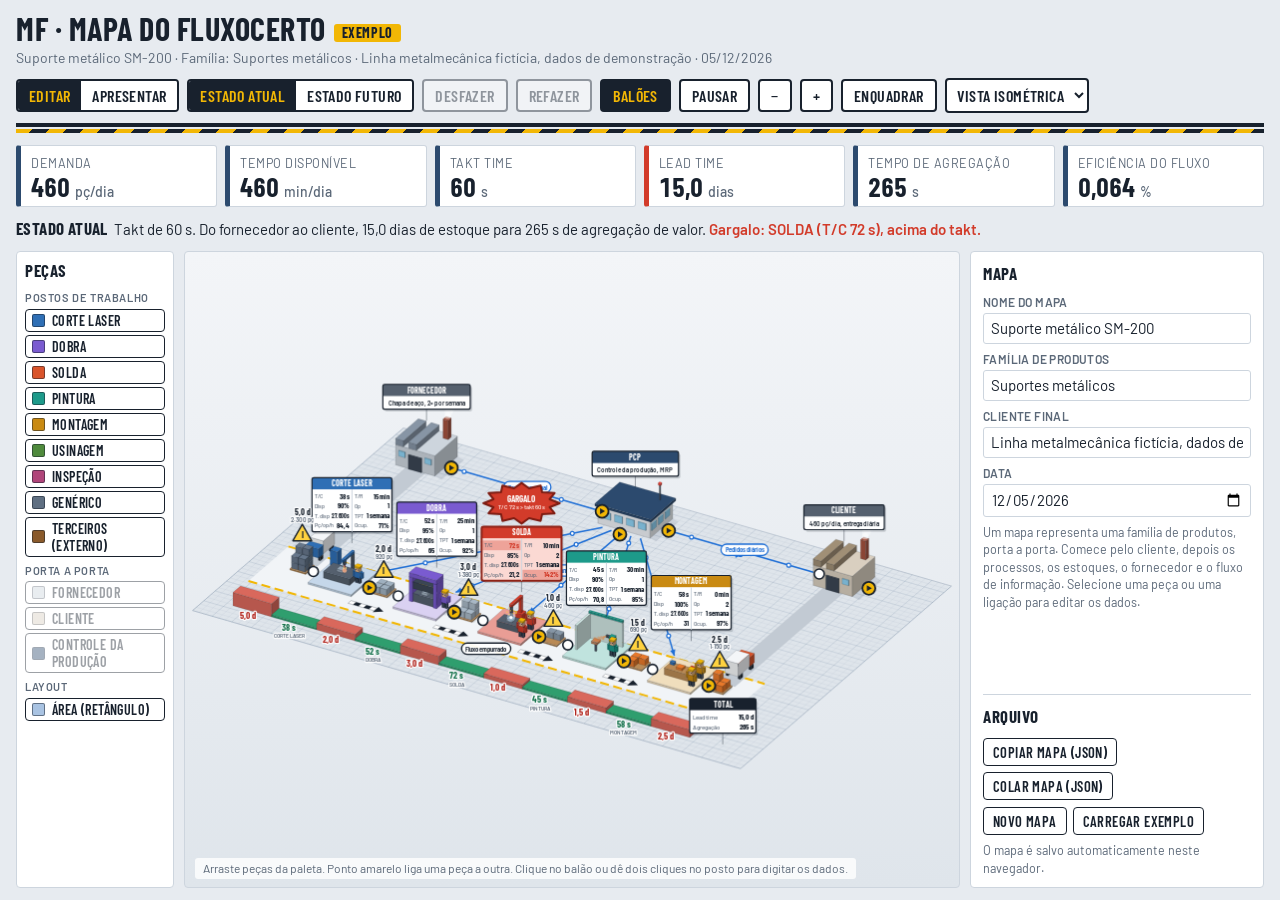
==== commit a18c8eff: "MF: varias saidas por posto com percentual, ocupacao e balao do gargalo em vermelho - Postos aceitam" ====
--- a/mf-mapa-fluxocerto/index.html
+++ b/mf-mapa-fluxocerto/index.html
@@ -249,7 +249,7 @@
 function mapaExemplo(){
   var P=function(id,modelo,x,tc,tr,disp,op){return {id:id,tipo:"processo",modelo:modelo,pos:{x:x,y:22},
     dados:dadosProcesso({tc:tc,tr:tr,disp:disp,op:op,tempoDisp:27600,lote:"1 semana",lotePecas:2300},modelo)};};
-  var L=function(id,a,b,q){return {id:id,origem:a,destino:b,fluxo:"empurrado",estoquePecas:q};};
+  var L=function(id,a,b,q){return {id:id,origem:a,destino:b,fluxo:"empurrado",estoquePecas:q,percentual:100};};
   var I=function(id,a,b,r,f,t){return {id:id,origem:a,destino:b,rotulo:r,frequencia:f,tipo:t};};
   var ex={versao:VERSAO,exemplo:true,
     mapa:{nome:"Suporte metálico SM-200",familia:"Suportes metálicos",clienteFinal:"Linha metalmecânica fictícia, dados de demonstração",data:hoje()},
@@ -293,6 +293,8 @@
 function ligPorId(M,id){for(var i=0;i<M.ligacoes.length;i++)if(M.ligacoes[i].id===id)return M.ligacoes[i];return null;}
 function infoPorId(M,id){for(var i=0;i<M.fluxosInfo.length;i++)if(M.fluxosInfo[i].id===id)return M.fluxosInfo[i];return null;}
 function saidaDe(M,id){for(var i=0;i<M.ligacoes.length;i++)if(M.ligacoes[i].origem===id)return M.ligacoes[i];return null;}
+function saidasDe(M,id){return M.ligacoes.filter(function(l){return l.origem===id;});}
+function entradasDe(M,id){return M.ligacoes.filter(function(l){return l.destino===id;});}
 function entradaDe(M,id){for(var i=0;i<M.ligacoes.length;i++)if(M.ligacoes[i].destino===id)return M.ligacoes[i];return null;}
 function areaPorId(M,id){for(var i=0;i<M.areas.length;i++)if(M.areas[i].id===id)return M.areas[i];return null;}
 function novaArea(M,x,y,w,h,nome,cor){
@@ -327,7 +329,7 @@
   }
   return {x:x,y:y};
 }
-/* regra da fase 1: fluxo linear. Devolve a mensagem de recusa ou null. */
+/* um posto pode ter várias saídas e várias entradas; só ciclos e ligações repetidas são recusados */
 function erroLigacao(M,a,b){
   var A=noPorId(M,a),B=noPorId(M,b);
   if(!A||!B)return "Peça não encontrada.";
@@ -336,9 +338,10 @@
   if(A.tipo==="cliente")return "O cliente é o fim do fluxo: ele só recebe material.";
   if(B.tipo==="fornecedor")return "O fornecedor é o início do fluxo: ele só envia material.";
   if(A.tipo==="fornecedor"&&B.tipo==="cliente")return "Ligue o fornecedor a um posto de trabalho, não direto ao cliente.";
-  if(saidaDe(M,a))return nomeNo(A)+" já tem uma saída. Nesta fase o fluxo é linear, sem ramificação.";
-  if(entradaDe(M,b))return nomeNo(B)+" já tem uma entrada. Nesta fase o fluxo é linear, sem junção de fluxos.";
-  var c=b,g=0; while(c&&g++<500){ if(c===a)return "Esta ligação fecharia um ciclo. O fluxo deve seguir do fornecedor ao cliente."; var l=saidaDe(M,c); c=l?l.destino:null; }
+  if(M.ligacoes.some(function(l){return l.origem===a&&l.destino===b;}))return "Estas duas peças já estão ligadas.";
+  var pilha=[b],vis={},c;
+  while(pilha.length){c=pilha.pop(); if(c===a)return "Esta ligação fecharia um ciclo. O fluxo deve seguir do fornecedor ao cliente."; if(vis[c])continue; vis[c]=1;
+    M.ligacoes.forEach(function(l){ if(l.origem===c)pilha.push(l.destino); });}
   return null;
 }
 function rotuloInfoPadrao(A,B){
@@ -356,24 +359,27 @@
     M.fluxosInfo.push(f); return {sel:{tipo:"info",id:f.id}};
   }
   var e=erroLigacao(M,a,b); if(e)return {erro:e};
-  var l={id:novoId(M,"l"),origem:a,destino:b,fluxo:"empurrado",estoquePecas:0};
-  M.ligacoes.push(l); return {sel:{tipo:"lig",id:l.id}};
+  /* nova saída de um posto que já tem outras: divide o percentual por igual */
+  var irmas=saidasDe(M,a),k=irmas.length;
+  irmas.forEach(function(x){x.percentual=Math.round(x.percentual*k/(k+1)*10)/10;});
+  var l={id:novoId(M,"l"),origem:a,destino:b,fluxo:"empurrado",estoquePecas:0,percentual:k?Math.round(100/(k+1)*10)/10:100};
+  M.ligacoes.push(l); return {sel:{tipo:"lig",id:l.id},dividiu:k>0};
 }
 /* insere um posto sem ligações no meio de uma ligação existente */
 function dividirLigacao(M,ligId,noId){
   var l=ligPorId(M,ligId),n=noPorId(M,noId);
   if(!l||!n||n.tipo!=="processo"||saidaDe(M,noId)||entradaDe(M,noId))return false;
   var destino=l.destino; l.destino=noId;
-  M.ligacoes.push({id:novoId(M,"l"),origem:noId,destino:destino,fluxo:l.fluxo,estoquePecas:0});
+  M.ligacoes.push({id:novoId(M,"l"),origem:noId,destino:destino,fluxo:l.fluxo,estoquePecas:0,percentual:100});
   return true;
 }
 function removerNo(M,id){
-  var e=entradaDe(M,id),s=saidaDe(M,id);
-  if(e&&s){ /* reata os vizinhos */
-    var A=noPorId(M,e.origem),B=noPorId(M,s.destino);
-    if(A.tipo==="fornecedor"&&B.tipo==="cliente")M.ligacoes=M.ligacoes.filter(function(l){return l!==e&&l!==s;});
-    else {e.destino=s.destino;e.estoquePecas+=s.estoquePecas;M.ligacoes=M.ligacoes.filter(function(l){return l!==s;});}
-  } else M.ligacoes=M.ligacoes.filter(function(l){return l!==e&&l!==s;});
+  var es=entradasDe(M,id),ss=saidasDe(M,id),e=es[0],s=ss[0],fora=function(l){return l.origem!==id&&l.destino!==id;};
+  if(es.length===1&&ss.length===1&&!(noPorId(M,e.origem).tipo==="fornecedor"&&noPorId(M,s.destino).tipo==="cliente")
+     &&!M.ligacoes.some(function(l){return l.origem===e.origem&&l.destino===s.destino;})){
+    /* posto de passagem simples: reata os vizinhos */
+    e.destino=s.destino;e.estoquePecas+=s.estoquePecas;M.ligacoes=M.ligacoes.filter(function(l){return l!==s;});
+  } else M.ligacoes=M.ligacoes.filter(fora);
   M.fluxosInfo=M.fluxosInfo.filter(function(f){return f.origem!==id&&f.destino!==id;});
   M.nos=M.nos.filter(function(n){return n.id!==id;});
 }
@@ -425,7 +431,7 @@
   (Array.isArray(o.ligacoes)?o.ligacoes:[]).forEach(function(l){
     if(!l||erroLigacao(M,String(l.origem),String(l.destino)))return;
     M.ligacoes.push({id:idOu(M,l.id,"l"),origem:String(l.origem),destino:String(l.destino),
-      fluxo:FLUXOS[l.fluxo]?l.fluxo:"empurrado",estoquePecas:Math.round(num(l.estoquePecas,0,0))});
+      fluxo:FLUXOS[l.fluxo]?l.fluxo:"empurrado",estoquePecas:Math.round(num(l.estoquePecas,0,0)),percentual:num(l.percentual,100,0,100)});
   });
   (Array.isArray(o.fluxosInfo)?o.fluxosInfo:[]).forEach(function(i){
     if(!i)return; var a=String(i.origem),b=String(i.destino);
@@ -493,34 +499,67 @@
 }
 function calcular(M){
   var C={},by={},sai={},ent={},i,dem=M.cliente.demandaDia;
-  M.nos.forEach(function(n){by[n.id]=n;});
-  M.ligacoes.forEach(function(l){sai[l.origem]=l;ent[l.destino]=l;});
+  M.nos.forEach(function(n){by[n.id]=n;sai[n.id]=[];ent[n.id]=[];});
+  M.ligacoes.forEach(function(l){sai[l.origem].push(l);ent[l.destino].push(l);});
   C.by=by;C.sai=sai;C.ent=ent;
   C.dispDia=M.cliente.turnos*M.cliente.tempoDisponivelMin*60;         /* s/dia */
   C.takt=dem>0?C.dispDia/dem:0;                                       /* takt = tempo disponível / demanda */
 
-  /* cadeias (o fluxo é linear, então cada componente é uma fila) */
-  var cadeias=[];
-  M.nos.forEach(function(n){
-    if(n.tipo==="pcp"||ent[n.id]||!sai[n.id])return;
-    var ns=[n],ls=[],c=n,g=0; while(sai[c.id]&&g++<500){var l=sai[c.id];ls.push(l);c=by[l.destino];ns.push(c);}
-    cadeias.push({nos:ns,ligs:ls});
-  });
-  var pri=null; cadeias.forEach(function(c){ if(c.nos[0].tipo==="fornecedor")pri=c; });
-  if(!pri)cadeias.forEach(function(c){ if(!pri||c.ligs.length>pri.ligs.length)pri=c; });
+  /* ordem do fluxo (topológica): o mapa pode ter ramificações e junções, mas não ciclos */
+  var ordem=[],grau={},fila=[];
+  M.nos.forEach(function(n){grau[n.id]=ent[n.id].length; if(!grau[n.id])fila.push(n);});
+  while(fila.length){var no0=fila.shift();ordem.push(no0);sai[no0.id].forEach(function(l){ if(--grau[l.destino]===0)fila.push(by[l.destino]); });}
+
+  /* parcela da demanda que passa por cada posto e por cada ligação, conforme o percentual de cada saída */
+  C.fracNo={};C.fracLig={};C.pct={};C.diasLig={};
+  M.nos.forEach(function(n){C.fracNo[n.id]=1;});
+  ordem.forEach(function(n){
+    var e=ent[n.id],f=e.length?0:1,tot=0;
+    e.forEach(function(l){f+=C.fracLig[l.id];});
+    C.fracNo[n.id]=f;
+    sai[n.id].forEach(function(l){tot+=l.percentual;});
+    sai[n.id].forEach(function(l){C.pct[l.id]=tot>0?l.percentual/tot:1/sai[n.id].length;C.fracLig[l.id]=f*C.pct[l.id];});
+  });
+  M.ligacoes.forEach(function(l){
+    var fr=C.fracLig[l.id]==null?1:C.fracLig[l.id],pcs=l.fluxo==="continuo"?0:l.estoquePecas;
+    C.diasLig[l.id]=dem>0&&fr>0?pcs/(dem*fr):0;                      /* dias = peças / demanda diária daquele fluxo */
+  });
+
+  /* caminho crítico: o de maior lead time, de preferência do fornecedor ao cliente */
+  var melhor={};
+  function ganha(c,b){return c.f>b.f||(c.f===b.f&&(c.d>b.d+1e-9||(Math.abs(c.d-b.d)<=1e-9&&c.n>b.n)));}
+  ordem.forEach(function(n){
+    var b={f:n.tipo==="fornecedor"?1:0,d:0,n:0,via:null};
+    ent[n.id].forEach(function(l){var p=melhor[l.origem],c={f:p.f,d:p.d+C.diasLig[l.id],n:p.n+1,via:l}; if(!b.via||ganha(c,b))b=c;});
+    melhor[n.id]=b;
+  });
+  var fim=null,pri=null;
+  M.nos.forEach(function(n){ if(n.tipo==="cliente"&&ent[n.id].length&&melhor[n.id])fim=n; });
+  if(!fim)M.nos.forEach(function(n){var b=melhor[n.id]; if(b&&b.via&&(!fim||ganha(b,melhor[fim.id])))fim=n; });
+  if(fim){pri={nos:[fim],ligs:[]};var cur=fim; while(melhor[cur.id].via){var lv=melhor[cur.id].via;pri.ligs.unshift(lv);cur=by[lv.origem];pri.nos.unshift(cur);}}
   C.cadeia=pri;
   C.completo=!!pri&&pri.nos[0].tipo==="fornecedor"&&pri.nos[pri.nos.length-1].tipo==="cliente";
+  C.ramificado=M.nos.some(function(n){return sai[n.id].length>1||ent[n.id].length>1;});
 
   /* cor da peça ao longo do fluxo */
   C.corIn={};C.corOut={};var corLig={};
-  cadeias.forEach(function(c){var cor=CRU;
-    c.nos.forEach(function(n,k){ C.corIn[n.id]=cor; if(n.tipo==="processo"&&CAT[n.modelo].saida)cor=CAT[n.modelo].saida; C.corOut[n.id]=cor; if(c.ligs[k])corLig[c.ligs[k].id]=cor; });});
-  M.nos.forEach(function(n){ if(!C.corIn[n.id]){C.corIn[n.id]=CRU;C.corOut[n.id]=(n.tipo==="processo"&&CAT[n.modelo].saida)||CRU;} });
-
-  /* gargalos: T/C acima do takt */
-  C.gargalo={};C.gargalos=[];C.puxador=null;
+  M.nos.forEach(function(n){C.corIn[n.id]=CRU;C.corOut[n.id]=(n.tipo==="processo"&&CAT[n.modelo].saida)||CRU;});
+  ordem.forEach(function(n){
+    var ci=ent[n.id].length?C.corOut[ent[n.id][0].origem]:CRU;
+    C.corIn[n.id]=ci;C.corOut[n.id]=(n.tipo==="processo"&&CAT[n.modelo].saida)||ci;
+    sai[n.id].forEach(function(l){corLig[l.id]=C.corOut[n.id];});
+  });
+
+  /* produção, ocupação e gargalos: T/C acima do takt do posto (takt dividido pela parcela do fluxo) */
+  C.prod={};C.ocup={};C.taktNo={};C.gargalo={};C.gargalos=[];C.puxador=null;
   M.nos.forEach(function(n){ if(n.puxador&&!C.puxador)C.puxador=n; });
-  M.nos.forEach(function(n){ if(n.tipo==="processo"&&C.takt>0&&n.dados.tc>C.takt+1e-9){C.gargalo[n.id]=true;C.gargalos.push(n);} });
+  M.nos.forEach(function(n){
+    if(n.tipo!=="processo")return;
+    var p=C.prod[n.id]=producao(n.dados),fr=C.fracNo[n.id];
+    C.ocup[n.id]=p.capDia>0?dem*fr/p.capDia*100:0;                    /* ocupação = peças necessárias por dia / capacidade diária */
+    C.taktNo[n.id]=fr>0?C.takt/fr:0;
+    if(C.takt>0&&fr>0&&n.dados.tc>C.taktNo[n.id]+1e-9){C.gargalo[n.id]=true;C.gargalos.push(n);}
+  });
 
   /* geometria das ligações: o estoque pertence à ligação */
   var bb=[1e9,1e9,-1e9,-1e9];
@@ -528,21 +567,21 @@
   M.nos.forEach(function(n){var r=retNo(n);inc(r[0],r[1]);inc(r[2],r[3]);});
   (M.areas||[]).forEach(function(a){inc(a.x,a.y);inc(a.x+a.w,a.y+a.h);});
   C.layout=unirAreas(M.areas||[]);
-  C.prod={};M.nos.forEach(function(n){ if(n.tipo==="processo")C.prod[n.id]=producao(n.dados); });
   C.lig={};
   M.ligacoes.forEach(function(l){
     var A=by[l.origem],B=by[l.destino],g={id:l.id,cor:corLig[l.id]||CRU,seta:null,rota:null},u,Q,v,d;
     g.tipo=l.fluxo; g.pecas=l.fluxo==="continuo"?0:l.estoquePecas;    /* fluxo contínuo não tem estoque */
-    g.dias=dem>0?g.pecas/dem:0;                                       /* dias = peças / demanda diária */
+    g.dias=C.diasLig[l.id];
+    if(sai[A.id].length>1)g.rotPct=n1(C.pct[l.id]*100)+"%";
     g.nCx=g.pecas>0?Math.max(1,Math.min(g.tipo==="fifo"?3:20,Math.round((dem>0?g.dias:1)*2))):0;
     g.topo=g.tipo==="continuo"?.9:g.tipo==="fifo"?(g.nCx?1.05:.15):.2+Math.ceil(g.nCx/4)*.95;
     if(A.tipo==="fornecedor"){
-      v=sai[B.id];Q=v&&by[v.destino];
+      v=sai[B.id][0];Q=v&&by[v.destino];
       u=Q&&Q.tipo==="processo"?unit(B.pos.x-Q.pos.x,B.pos.y-Q.pos.y):[-1,0];
       g.k={x:B.pos.x+u[0]*6,y:B.pos.y+u[1]*6}; g.n=normalFrente(u); g.d=[-u[0],-u[1]];
       g.rota=rotaCaminhao(A.pos,g.k); g.corCam="#2f6fb5"; g.fase=0; g.periodo=16;
     } else if(B.tipo==="cliente"){
-      v=ent[A.id];Q=v&&by[v.origem];
+      v=ent[A.id][0];Q=v&&by[v.origem];
       u=Q&&Q.tipo==="processo"?unit(A.pos.x-Q.pos.x,A.pos.y-Q.pos.y):[1,0];
       g.k={x:A.pos.x+u[0]*6,y:A.pos.y+u[1]*6}; g.n=normalFrente(u); g.d=u;
       g.rota=rotaCaminhao(B.pos,g.k).slice().reverse(); g.corCam="#d9542b"; g.fase=.45; g.periodo=14;
@@ -845,6 +884,13 @@
       R(1.4,-2.3,3.1,.35,.35,.4,s.act?"#39c46f":"#3b4654");
     }
   };
+  /* com várias entradas ou saídas, cada ciclo usa uma ligação, na proporção do fluxo de cada uma */
+  function sortear(ls,k){
+    if(!ls.length)return null; if(ls.length===1)return C.lig[ls[0].id];
+    var tot=0,i;for(i=0;i<ls.length;i++)tot+=C.fracLig[ls[i].id]||0;
+    var r=rnd(k)*tot;for(i=0;i<ls.length;i++){r-=C.fracLig[ls[i].id]||0; if(r<=0)return C.lig[ls[i].id];}
+    return C.lig[ls[0].id];
+  }
   var VAGAS1=[[0,0]],VAGAS=[[0,-.7],[0,1.6],[0,2.8],[0,-1.8]];
 
   M.nos.forEach(function(no,idx){
@@ -861,7 +907,7 @@
     function R(dx,dy,z,w,dd,h,col){B(p.x+dx,p.y+dy,z,w,dd,h,col);}
     R(-3.2,-3.7,0,6.6,7,.3,mixHex(c,"#ffffff",gar?.5:.72));
     /* peça: sai do estoque de entrada, é processada e segue para o estoque de saída */
-    var le=C.ent[no.id]&&C.lig[C.ent[no.id].id],ls=C.sai[no.id]&&C.lig[C.sai[no.id].id],ci=C.corIn[no.id],co=C.corOut[no.id],u,s,g=null,x,y,z;
+    var ciclo=Math.floor(t/T+idx*.37),le=sortear(C.ent[no.id],ciclo),ls=sortear(C.sai[no.id],ciclo+7),ci=C.corIn[no.id],co=C.corOut[no.id],u,s,g=null,x,y,z;
     var pc=ph<=.22?ci:ph>=.78?co:(ci===co?ci:mixHex(ci,co,Math.round(a*12)/12));
     if(ph<=.22){g=le;u=ph/.22; if(g){s=Math.sin(Math.PI*u);x=lerp(g.k.x,p.x,u)+g.n[0]*3.2*s;y=lerp(g.k.y,p.y,u)+g.n[1]*3.2*s;z=lerp(g.topo,tz,u)+2*s;}}
     else if(ph<.78){g=1;x=p.x;y=p.y;z=tz;}
@@ -872,13 +918,13 @@
     for(var q=0;q<nOp;q++)operador(p.x+cat.wx,p.y+vg[q][1],.3,c,cat.acena&&act,q*1.5);
 
     var grid=[["T/C",n1(d.tc)+" s",gar],["T/R",n1(d.tr)+" min"],["Disp",n1(d.disp)+"%"],["Op",String(d.op)],
-      ["T. disp",mil(d.tempoDisp)+" s"],["TPT",d.lote||"—"],["Pç/op/h",n1(C.prod[no.id].pcOpHora)]];
+      ["T. disp",mil(d.tempoDisp)+" s"],["TPT",d.lote||"—"],["Pç/op/h",n1(C.prod[no.id].pcOpHora)],["Ocup.",Math.round(C.ocup[no.id])+"%",C.ocup[no.id]>100.05]];
     if(d.refugo!=null&&d.refugo>0)grid.push(["Refugo",n1(d.refugo)+"%"]);
     /* base: altura do balão em unidades de tela; zero quando os balões estão ocultos */
     var base=ui.baloes?2+Math.ceil(grid.length/2)*1.3:0;
-    if(ui.baloes)bl.push({k:"card",no:no.id,x:p.x,y:p.y-2.8,z:5.7,t:d.nome.toUpperCase(),c:c,grid:grid});
+    if(ui.baloes)bl.push({k:"card",no:no.id,x:p.x,y:p.y-2.8,z:5.7,t:d.nome.toUpperCase(),c:c,grid:grid,bg:gar?"#fbd9d3":null,borda:gar?"#8f2317":null});
     if(no.puxador)bl.push({k:"pill",x:p.x,y:p.y-2.8,z:5.7,up:base+1.1,txt:"PROCESSO PUXADOR",c:VERDE,fill:1});
-    if(gar)bl.push({k:"burst",x:p.x,y:p.y-2.8,z:5.7,base:base+(no.puxador?1.7:0),txt:"T/C "+n1(d.tc)+" s > takt "+n1(C.takt)+" s"});
+    if(gar)bl.push({k:"burst",x:p.x,y:p.y-2.8,z:5.7,base:base+(no.puxador?1.7:0),txt:"T/C "+n1(d.tc)+" s > takt "+n1(C.taktNo[no.id])+" s"});
     if(d.kaizen)bl.push({k:"kaizen",x:p.x,y:p.y-2.8,z:5.7,base:base,txt:d.kaizen});
   });
 
@@ -900,6 +946,8 @@
       for(q=0;q<g.nCx;q++)B(k.x-1.06+(q%2)*1.08,k.y-1.06+((q>>1)%2)*1.08,.2+(q>>2)*.95,1,1,.9,g.cor);
       bl.push({k:sup?"sup":"tri",x:k.x,y:k.y,z:g.topo+(sup?1.7:1),q:g.pecas,d:g.dias,sem:sem});
     }
+    if(g.rotPct){var pp=g.seta?[lerp(g.seta.a[0],g.seta.b[0],.22),lerp(g.seta.a[1],g.seta.b[1],.22)]:[k.x,k.y+2.2];
+      bl.push({k:"pill",x:pp[0],y:pp[1],z:.3,txt:g.rotPct,c:INK,fill:1});}
     if(g.rota)caminhao(g.rota,viagem((t/g.periodo+g.fase)%1),g.corCam);
     var ss=g.seta&&somaSeta[g.tipo];
     if(ss){ss[0]+=(g.seta.a[0]+g.seta.b[0])/2;ss[1]+=(g.seta.a[1]+g.seta.b[1])/2;ss[2]++;}
@@ -1006,14 +1054,14 @@
       if(b.no)ui.rets[b.no]=[x0,y0,w,h];
       ctx.strokeStyle="rgba(24,33,45,.4)";ctx.lineWidth=1;ctx.beginPath();ctx.moveTo(x,y);ctx.lineTo(x,y+1.5*u);ctx.stroke();
       ctx.fillStyle="rgba(24,33,45,.18)";rr(x0+.25*u,y0+.3*u,w,h,2);ctx.fill();
-      ctx.fillStyle="#fff";rr(x0,y0,w,h,2);ctx.fill();
+      ctx.fillStyle=b.bg||"#fff";rr(x0,y0,w,h,2);ctx.fill();
       ctx.fillStyle=b.c;ctx.fillRect(x0,y0,w,th);
-      ctx.strokeStyle=INK;ctx.lineWidth=1.2;rr(x0,y0,w,h,2);ctx.stroke();
+      ctx.strokeStyle=b.borda||INK;ctx.lineWidth=b.borda?2:1.2;rr(x0,y0,w,h,2);ctx.stroke();
       ctx.font=fontD(1.08*u,700);ctx.textAlign="center";ctx.fillStyle="#fff";ctx.fillText(b.t,x,y0+th/2+.04*u,w-.6*u);
       if(b.one){ctx.font=fontB(.84*u,600);ctx.textAlign="center";ctx.fillStyle=INK;ctx.fillText(b.one,x,y0+th+.3*u+rh*.5);}
       var cells=b.grid||b.rows||[],cw=b.grid?w/2:w;
       for(var r=0;r<cells.length;r++){var row=cells[r],cx0=b.grid?x0+(r%2)*cw:x0,ry=y0+th+.3*u+rh*((b.grid?(r>>1):r)+.5);
-        if(row[2]){ctx.fillStyle="rgba(210,59,42,.16)";ctx.fillRect(cx0+1,ry-rh/2,cw-2,rh);}
+        if(row[2]){ctx.fillStyle=b.bg?"rgba(210,59,42,.34)":"rgba(210,59,42,.16)";ctx.fillRect(cx0+1,ry-rh/2,cw-2,rh);}
         ctx.font=fontB((b.grid?.72:.8)*u,500);ctx.textAlign="left";ctx.fillStyle="#5b6878";ctx.fillText(row[0],cx0+.35*u,ry);
         var lw=ctx.measureText(row[0]).width;
         ctx.font=fontD((b.grid?.98:1.02)*u,700);ctx.textAlign="right";ctx.fillStyle=row[2]?"#d23b2a":INK;ctx.fillText(row[1],cx0+cw-.35*u,ry,Math.max(u,cw-lw-1*u));
@@ -1163,7 +1211,7 @@
       s+="Lead time de "+nf(CA.lead,1)+" para "+nf(C.lead,1)+" dias"+(CA.lead>0?" ("+(C.lead<=CA.lead?"−":"+")+Math.abs(Math.round((1-C.lead/CA.lead)*100))+"%)":"")+", com "+n1(C.tav)+" s de agregação de valor. ";
       s+=C.puxador?"Puxador: "+esc(C.puxador.dados.nome)+". ":"Ainda sem processo puxador. ";
     }
-    else s+="Do fornecedor ao cliente, "+nf(C.lead,1)+" dias de estoque para "+n1(C.tav)+" s de agregação de valor. ";
+    else s+=(C.ramificado?"Pelo caminho mais longo, ":"Do fornecedor ao cliente, ")+nf(C.lead,1)+" dias de estoque para "+n1(C.tav)+" s de agregação de valor. ";
     if(C.gargalos.length)s+="<em>Gargalo: "+C.gargalos.map(function(n){return esc(n.dados.nome)+" (T/C "+n1(n.dados.tc)+" s)";}).join(", ")+", acima do takt.</em>";
     else if(C.completo)s+="Nenhum processo acima do takt.";
   }
@@ -1274,6 +1322,7 @@
   r=ligar(M,a,b);
   if(r.erro){avisar(r.erro,true);return;}
   pilhaU.push(antes);pilhaR.length=0;ultChave=null;alterou();selecionar(r.sel);
+  if(r.dividiu)avisar(nomeNo(noPorId(M,a))+" agora tem mais de uma saída. Ajuste o percentual de cada fluxo no painel.");
 }
 function trocarMapa(novo,msg){
   acao(function(){D=novo;vendo="atual";atualizarVista();});
@@ -1395,7 +1444,7 @@
       emp=M.ligacoes.filter(function(l){return l.fluxo==="empurrado";}).length,
       sup=M.ligacoes.filter(function(l){return l.fluxo==="supermercado";}).length,
       cont=entreP.filter(function(l){return l.fluxo==="continuo"||l.fluxo==="fifo";}).length,
-      cli=noDoTipo(M,"cliente"),le=cli&&C.ent[cli.id],pcp=noDoTipo(M,"pcp"),px=C.puxador,r=[];
+      cli=noDoTipo(M,"cliente"),le=cli&&C.ent[cli.id][0],pcp=noDoTipo(M,"pcp"),px=C.puxador,r=[];
   r.push({q:"1. Qual é o takt?",ok:C.takt>0&&!C.gargalos.length,
     t:C.takt<=0?"Informe a demanda do cliente.":"Takt de "+n1(C.takt)+" s. "+(C.gargalos.length?"Acima do takt: "+C.gargalos.map(function(n){return n.dados.nome;}).join(", ")+". Registre o kaizen e o novo T/C.":"Todos os processos dentro do takt.")});
   r.push({q:"2. Supermercado de acabados ou expedição direta?",ok:!!le&&le.fluxo!=="empurrado",
@@ -1408,7 +1457,9 @@
   if(!px)t5="Selecione um processo e marque Processo puxador.";
   else {
     var outros=M.fluxosInfo.filter(function(f){return pcp&&f.origem===pcp.id&&ehP(f.destino)&&f.destino!==px.id;}).length,ruim=0,c=px.id,g=0,l;
-    while((l=C.sai[c])&&g++<500){ if(ehP(l.destino)&&(l.fluxo==="supermercado"||l.fluxo==="empurrado"))ruim++; c=l.destino; }
+    var pilha=[c],vis={};
+    while(pilha.length){c=pilha.pop(); if(vis[c])continue; vis[c]=1;
+      C.sai[c].forEach(function(l){ if(ehP(l.destino)&&(l.fluxo==="supermercado"||l.fluxo==="empurrado"))ruim++; pilha.push(l.destino); });}
     ok5=!outros&&!ruim;
     t5="Puxador: "+px.dados.nome+". "+(outros?outros+" outro(s) processo(s) ainda recebe(m) programação do PCP: exclua essas setas. ":"")+(ruim?"Depois do puxador o fluxo deve ser contínuo ou FIFO até o cliente.":"")+(ok5?"Só ele recebe a programação.":"");
   }
@@ -1463,10 +1514,12 @@
   }
   var lt=el("p",{class:"leit"});sec.appendChild(lt);
   leitura=function(){var C=calc(),n=noPorId(M,no.id); if(!n)return;
+    var tk=C.taktNo[n.id],fr=C.fracNo[n.id],parc=Math.abs(fr-1)>1e-6?" (o posto recebe "+n1(fr*100)+"% do fluxo)":"";
     if(C.takt<=0){lt.className="leit";lt.textContent="Informe a demanda do cliente para comparar o T/C com o takt.";}
-    else if(C.gargalo[n.id]){lt.className="leit bad";lt.textContent="Gargalo: T/C de "+n1(n.dados.tc)+" s acima do takt de "+n1(C.takt)+" s.";}
-    else {lt.className="leit";lt.textContent="T/C de "+n1(n.dados.tc)+" s dentro do takt de "+n1(C.takt)+" s.";}
-    lp.textContent=textoProducao(n.dados);};
+    else if(C.gargalo[n.id]){lt.className="leit bad";lt.textContent="Gargalo: T/C de "+n1(n.dados.tc)+" s acima do takt de "+n1(tk)+" s"+parc+".";}
+    else {lt.className="leit";lt.textContent="T/C de "+n1(n.dados.tc)+" s dentro do takt de "+n1(tk)+" s"+parc+".";}
+    lp.className="leit"+(C.ocup[n.id]>100.05?" bad":"");
+    lp.textContent="Ocupação: "+Math.round(C.ocup[n.id])+"% ("+mil(M.cliente.demandaDia*fr)+" peças/dia necessárias). "+textoProducao(n.dados);};
   var lp=el("p",{class:"leit"});sec.appendChild(lp);
   botoes(sec,[["Duplicar",duplicarSelecao],["Excluir",excluirSelecao,"perigo"]]);
 }
@@ -1524,12 +1577,15 @@
 function painelLigacao(sec,l){
   sec.appendChild(el("h2",{text:"Ligação e estoque"}));
   sec.appendChild(el("p",{class:"nota",text:nomeNo(noPorId(M,l.origem))+" → "+nomeNo(noPorId(M,l.destino))}));
+  if(saidasDe(M,l.origem).length>1)campo(sec,"Percentual da saída de "+nomeNo(noPorId(M,l.origem))+" (%)",l.percentual,{tipo:"number",min:0,max:100},function(v){l.percentual=v;});
   escolha(sec,"Tipo de fluxo",l.fluxo,Object.keys(FLUXOS).map(function(k){return [k,FLUXOS[k].rotulo];}),function(v){acao(function(){l.fluxo=v;});montarPainel();});
   if(l.fluxo!=="continuo")campo(sec,l.fluxo==="fifo"?"Máximo na pista FIFO (peças)":l.fluxo==="supermercado"?"Supermercado (peças)":"Estoque (peças)",l.estoquePecas,{tipo:"number",min:0,step:1,inteiro:true},function(v){l.estoquePecas=v;});
   var lt=el("p",{class:"leit"});sec.appendChild(lt);
   leitura=function(){var x=ligPorId(M,l.id); if(!x)return; var C=calc();
-    lt.textContent=x.fluxo==="continuo"?"Fluxo contínuo: a peça passa direto ao processo seguinte, sem estoque.":M.cliente.demandaDia>0?mil(x.estoquePecas)+" peças ÷ "+mil(M.cliente.demandaDia)+" pç/dia = "+nf(C.lig[x.id].dias,1)+" dias de estoque."
-      :"Dias de estoque = peças ÷ demanda diária. Informe a demanda do cliente.";};
+    var irm=saidasDe(M,x.origem),som=0,div="";irm.forEach(function(o){som+=o.percentual;});
+    if(irm.length>1)div=" Saídas de "+nomeNo(noPorId(M,x.origem))+": "+irm.map(function(o){return n1(C.pct[o.id]*100)+"% para "+nomeNo(noPorId(M,o.destino));}).join(", ")+"."+(Math.abs(som-100)>.05?" Os percentuais somam "+n1(som)+"% e foram ajustados na proporção para 100%.":"");
+    lt.textContent=(x.fluxo==="continuo"?"Fluxo contínuo: a peça passa direto ao processo seguinte, sem estoque.":M.cliente.demandaDia>0?mil(x.estoquePecas)+" peças ÷ "+mil(M.cliente.demandaDia*(C.fracLig[x.id]==null?1:C.fracLig[x.id]))+" pç/dia = "+nf(C.lig[x.id].dias,1)+" dias de estoque."
+      :"Dias de estoque = peças ÷ demanda diária. Informe a demanda do cliente.")+div;};
   botoes(sec,[["Excluir ligação",excluirSelecao,"perigo"]]);
 }
 function painelInfo(sec,f){
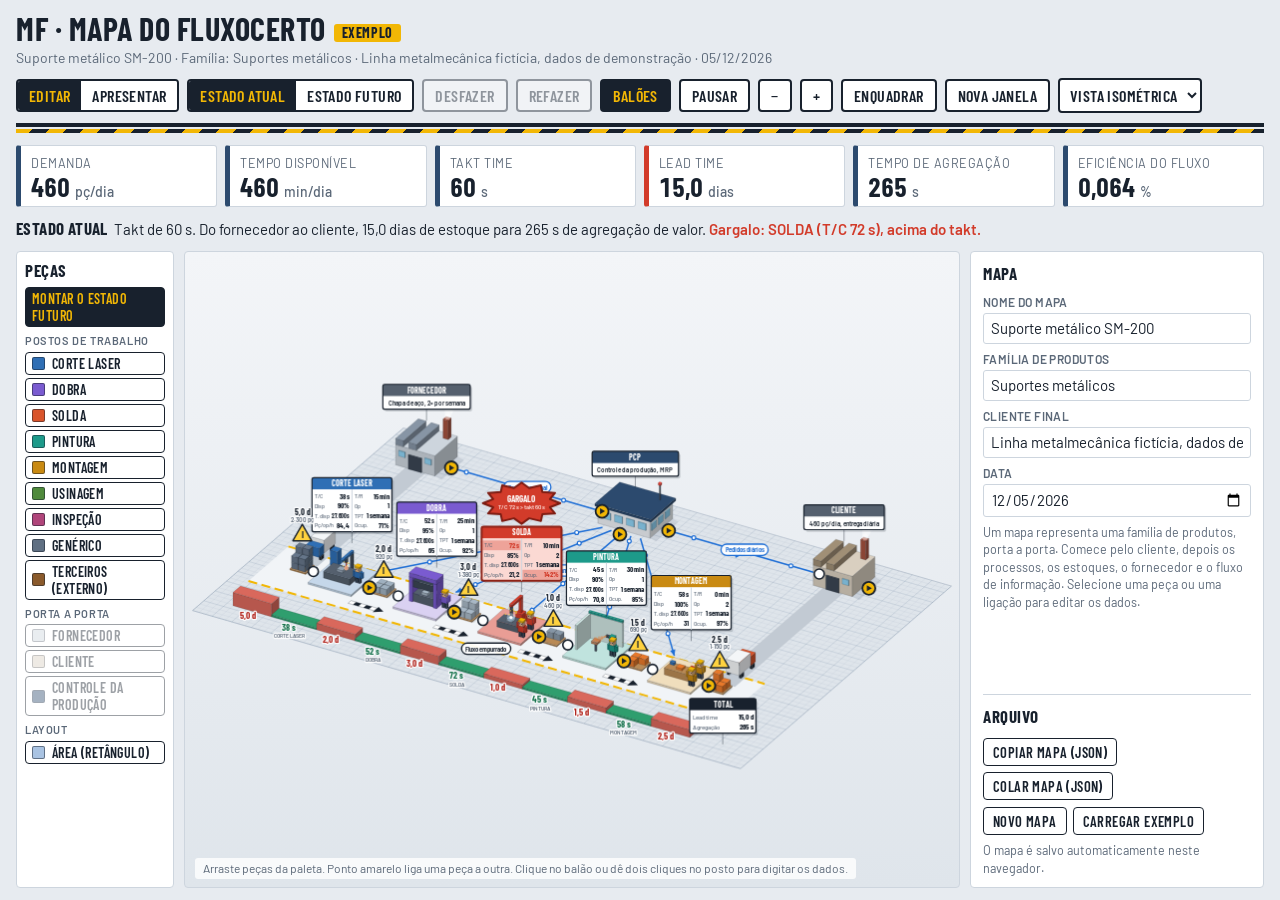
==== commit 8f55d5e6: "MF: paleta de ferramentas do estado futuro com icones do livro e janela separada - Ferramentas do fu" ====
--- a/mf-mapa-fluxocerto/index.html
+++ b/mf-mapa-fluxocerto/index.html
@@ -62,6 +62,12 @@
 .pc{display:flex;align-items:center;gap:7px;width:100%;text-align:left;font-size:14px;padding:2px 6px;border-width:1.5px;touch-action:none;user-select:none;cursor:grab}
 .pc i{flex:none;width:13px;height:13px;border-radius:2px;border:1px solid rgba(24,33,45,.5)}
 .pc[aria-pressed="true"]{background:var(--ink);color:var(--accent)}
+.pf{display:grid;grid-template-columns:1fr 1fr;gap:3px}
+.pf[hidden]{display:none}
+.pf .pc{flex-direction:column;gap:1px;align-items:center;text-align:center;font-size:12px;line-height:1.1;padding:3px 2px;letter-spacing:.2px}
+.pf .pc svg{width:30px;height:18px;flex:none}
+.pc.ir{justify-content:center;background:var(--ink);color:var(--accent);cursor:pointer}
+.pc.ir[hidden]{display:none}
 .pal p{font-size:12px;color:var(--muted);margin:6px 0 0;line-height:1.35}
 .side{padding:10px 12px;display:flex;flex-direction:column;gap:8px}
 .side .sec{display:flex;flex-direction:column;gap:7px}
@@ -139,6 +145,7 @@
       <button id="bOut" aria-label="Diminuir zoom">−</button>
       <button id="bIn" aria-label="Aumentar zoom">+</button>
       <button id="bFit" title="Enquadrar o mapa inteiro">Enquadrar</button>
+      <button id="bJan" title="Abrir o mapa em uma janela separada, para projetar ou usar em outro monitor">Nova janela</button>
       <select id="selVista" class="sv" aria-label="Vista da câmera" title="Vista da câmera">
         <option value="superior">Vista superior</option><option value="inclinada">Vista inclinada</option>
         <option value="isometrica">Vista isométrica</option><option value="livre">Câmera livre</option>
@@ -222,7 +229,8 @@
 /* tipos de fluxo de material entre processos */
 var FLUXOS={empurrado:{rotulo:"Empurrado"},supermercado:{rotulo:"Puxado com supermercado (kanban)"},fifo:{rotulo:"FIFO (primeiro a entrar, primeiro a sair)"},continuo:{rotulo:"Fluxo contínuo (sem estoque)"}};
 var VERDE="#178a5a";
-var TIPOS_INFO={eletronica:"Eletrônica",manual:"Manual"};
+var TIPOS_INFO={eletronica:"Eletrônica",manual:"Manual",kanban_retirada:"Kanban de retirada",kanban_producao:"Kanban de produção",kanban_sinalizacao:"Kanban de sinalização",va_ver:"Programação \"vá ver\""};
+function ehKanban(t){return t==="kanban_retirada"||t==="kanban_producao"||t==="kanban_sinalizacao";}
 
 function num(v,def,min,max){
   var n=typeof v==="number"?v:parseFloat(String(v==null?"":v).replace(",","."));
@@ -431,7 +439,7 @@
   (Array.isArray(o.ligacoes)?o.ligacoes:[]).forEach(function(l){
     if(!l||erroLigacao(M,String(l.origem),String(l.destino)))return;
     M.ligacoes.push({id:idOu(M,l.id,"l"),origem:String(l.origem),destino:String(l.destino),
-      fluxo:FLUXOS[l.fluxo]?l.fluxo:"empurrado",estoquePecas:Math.round(num(l.estoquePecas,0,0)),percentual:num(l.percentual,100,0,100)});
+      fluxo:FLUXOS[l.fluxo]?l.fluxo:"empurrado",estoquePecas:Math.round(num(l.estoquePecas,0,0)),percentual:num(l.percentual,100,0,100),pecasKanban:(l.pecasKanban==null||l.pecasKanban==="")?null:num(l.pecasKanban,0,0)});
   });
   (Array.isArray(o.fluxosInfo)?o.fluxosInfo:[]).forEach(function(i){
     if(!i)return; var a=String(i.origem),b=String(i.destino);
@@ -615,7 +623,7 @@
   Object.keys(pares).forEach(function(k){
     var lst=pares[k],ids=k.split("|"),A=by[ids[0]],B=by[ids[1]],d0=unit(B.pos.x-A.pos.x,B.pos.y-A.pos.y),n0=[-d0[1],d0[0]];
     lst.forEach(function(f,j){
-      var O=by[f.origem],D=by[f.destino],dd=f.origem===ids[0]?d0:[-d0[0],-d0[1]],off=(j-(lst.length-1)/2)*2.4,
+      var O=by[f.origem],D=by[f.destino],dd=f.origem===ids[0]?d0:[-d0[0],-d0[1]],off=(j-(lst.length-1)/2)*2.4+(A.tipo!=="pcp"&&B.tipo!=="pcp"?(n0[1]>1e-6||(Math.abs(n0[1])<=1e-6&&n0[0]>0)?-5.4:5.4):0),
           tO=ateBorda(TIPOS[O.tipo].pe,dd)+.5,tD=ateBorda(TIPOS[D.tipo].pe,[-dd[0],-dd[1]])+.7,
           a=[O.pos.x+dd[0]*tO+n0[0]*off,O.pos.y+dd[1]*tO+n0[1]*off],b=[D.pos.x-dd[0]*tD+n0[0]*off,D.pos.y-dd[1]*tD+n0[1]*off],
           len=(b[0]-a[0])*dd[0]+(b[1]-a[1])*dd[1],fr=lst.length>1?.3+.4*j/(lst.length-1):.5,g={id:f.id,pts:null};
@@ -624,8 +632,9 @@
     });
   });
   /* um rótulo por grupo de setas iguais saindo da mesma origem */
-  C.rotInfo=[];var grupos={};
+  C.rotInfo=[];C.icoInfo=[];var grupos={};
   M.fluxosInfo.forEach(function(f){var g=C.info[f.id]; if(!g.pts)return;
+    if(f.tipo!=="eletronica"&&f.tipo!=="manual")C.icoInfo.push({t:f.tipo,x:g.rot[0],y:g.rot[1]});
     var t=f.rotulo+(f.rotulo&&f.frequencia?" ":"")+f.frequencia; if(!t)return;
     var k=f.origem+"|"+t,o=grupos[k]; if(!o){o=grupos[k]={t:t,x:0,y:0,n:0};C.rotInfo.push(o);} o.x+=g.rot[0];o.y+=g.rot[1];o.n++;});
   C.rotInfo.forEach(function(o){o.x/=o.n;o.y/=o.n;});
@@ -973,6 +982,7 @@
   (M.areas||[]).forEach(function(a){ if(a.nome)bl.push({k:"area",x:a.x+a.w/2,y:a.y+1.3,z:0,txt:a.nome.toUpperCase(),c:CORES_AREA[a.cor][1]}); });
   /* rótulos dos fluxos de informação */
   C.rotInfo.forEach(function(o){bl.push({k:"pill",x:o.x,y:o.y,z:.4,txt:o.t,c:AZUL});});
+  C.icoInfo.forEach(function(o){bl.push({k:"ico",x:o.x,y:o.y,z:.4,t:o.t});});
   return {bs:bs,fx:fx,bl:bl};
 }
 
@@ -1024,7 +1034,7 @@
     });
   }
   /* informação */
-  M.fluxosInfo.forEach(function(f,k){var g=C.info[f.id]; if(g.pts)floorPath(g.pts,AZUL,1,false,t+k*.3,f.tipo==="eletronica"?.2:.3,true);});
+  M.fluxosInfo.forEach(function(f,k){var g=C.info[f.id]; if(g.pts)floorPath(g.pts,ehKanban(f.tipo)?VERDE:AZUL,1,ehKanban(f.tipo),t+k*.3,f.tipo==="eletronica"?.2:.3,true);});
   /* setas de fluxo de material */
   M.ligacoes.forEach(function(l,k){var g=C.lig[l.id]; if(!g.seta)return;
     if(g.tipo==="empurrado")setaEmpurrada(g.seta,t);
@@ -1073,6 +1083,20 @@
       ctx.font=fontD(1.15*u,700);ctx.textAlign="center";ctx.fillStyle=INK;ctx.fillText("I",x,y-a*.6);
       ctx.font=fontD(1.15*u,700);halo(b.sem?"— d":nf(b.d,1)+" d",x,y-a*1.75-1.55*u,INK);
       ctx.font=fontB(.82*u,600);halo(mil(b.q)+" pç",x,y-a*1.75-.55*u,"#5b6878");
+    } else if(b.k==="ico"){ /* ícones do livro para kanban e "vá ver" */
+      var iw=1.5*u,ih=1.05*u;ctx.lineWidth=Math.max(1.5,.16*u);ctx.lineJoin="miter";
+      if(b.t==="va_ver"){
+        ctx.fillStyle="#fff";ctx.strokeStyle=AZUL;
+        [-.55,.55].forEach(function(o){ctx.beginPath();ctx.arc(x+o*u,y,.42*u,0,7);ctx.fill();ctx.stroke();});
+        ctx.beginPath();ctx.moveTo(x-.13*u,y);ctx.lineTo(x+.13*u,y);ctx.moveTo(x+.97*u,y);ctx.lineTo(x+1.3*u,y-.7*u);ctx.stroke();
+      } else if(b.t==="kanban_sinalizacao"){
+        poly([[x-iw*.7,y-ih*.75],[x+iw*.7,y-ih*.75],[x,y+ih*.75]],"#fff",VERDE,ctx.lineWidth);
+      } else {
+        var cp=[[x-iw/2,y-ih/2],[x+iw/2-.4*u,y-ih/2],[x+iw/2,y-ih/2+.4*u],[x+iw/2,y+ih/2],[x-iw/2,y+ih/2]];
+        poly(cp,"#fff",VERDE,ctx.lineWidth);
+        if(b.t==="kanban_retirada"){ctx.save();ctx.beginPath();cp.forEach(function(q,qi){ if(qi)ctx.lineTo(q[0],q[1]); else ctx.moveTo(q[0],q[1]);});ctx.closePath();ctx.clip();
+          ctx.lineWidth=Math.max(1,.1*u);ctx.beginPath();for(var hx=-3;hx<4;hx++){ctx.moveTo(x+hx*.32*u-ih/2,y+ih/2);ctx.lineTo(x+hx*.32*u+ih/2,y-ih/2);}ctx.stroke();ctx.restore();}
+      }
     } else if(b.k==="area"){
       ctx.font=fontD(1.2*u,700);ctx.textAlign="center";halo(b.txt,x,y,b.c);
     } else if(b.k==="txt"){
@@ -1145,11 +1169,27 @@
     acao(function(){D.futuro=estadoFuturoDe(D);});
     avisar("Estado futuro criado como cópia do atual. Siga as questões do painel ao lado.");
   }
+  try{ if(!espelho)localStorage.setItem(CHAVE+".estado",v);}catch(e){}
   fecharPop();vendo=v;sel=null;arr=null;atualizarVista();rev++;montarPainel();atualizarUI();
 }
 
 /* ---- persistência ---- */
+/* janela separada: abre o mesmo mapa em modo Apresentar e acompanha as edições da janela principal */
+var espelho=location.hash==="#apresentar";
+function abrirJanela(){
+  clearTimeout(salvarTmr);salvar();
+  try{localStorage.setItem(CHAVE+".estado",vendo);}catch(e){}
+  var w=null;try{w=window.open(location.href.split("#")[0]+"#apresentar","mfv_apresentar","popup=yes,width=1360,height=800");}catch(e){}
+  if(!w)avisar("O navegador bloqueou a nova janela. Permita pop-ups para esta página, ou abra o arquivo index.html em outra janela.",true);
+  else avisar("Mapa aberto em outra janela. O que você editar aqui aparece lá.");
+}
+window.addEventListener("storage",function(e){
+  if(!espelho||modo==="editar")return;
+  if(e.key===CHAVE&&e.newValue){try{D=normalizar(JSON.parse(e.newValue));}catch(x){return;} atualizarVista();rev++;atualizarUI();}
+  if(e.key===CHAVE+".estado"&&e.newValue&&(e.newValue==="atual"||D.futuro))setEstado(e.newValue);
+});
 function salvar(){
+  if(espelho&&modo!=="editar")return;
   try{localStorage.setItem(CHAVE,JSON.stringify(D));}
   catch(e){ if(!avisouSalvar){avisouSalvar=true;avisar("Não foi possível salvar no navegador. Use Copiar mapa (JSON) para guardar o trabalho.",true);} }
 }
@@ -1220,6 +1260,8 @@
   Array.prototype.forEach.call(palEl.querySelectorAll(".pc"),function(b){
     var tp=b.dataset.tipo; b.disabled=tp!=="processo"&&!!noDoTipo(M,tp);
   });
+  var fu=vendo==="futuro";
+  if($("palFut")){$("palFut").hidden=!fu;$("palFutT").hidden=!fu;$("palIr").hidden=fu;}
   if(leitura)leitura();
 }
 
@@ -1318,6 +1360,11 @@
   if(dividiu)avisar(no.dados.nome+" inserido no meio da ligação. A linha do tempo foi atualizada.");
 }
 function tentarLigar(a,b){
+  if(ferrInfo){
+    var tp=ferrInfo,nf2;ferrInfo=null;dicaPadrao();
+    acao(function(){nf2={id:novoId(M,"i"),origem:a,destino:b,rotulo:"",frequencia:"",tipo:tp};M.fluxosInfo.push(nf2);});
+    selecionar({tipo:"info",id:nf2.id});return;
+  }
   var r,antes=JSON.stringify(D);
   r=ligar(M,a,b);
   if(r.erro){avisar(r.erro,true);return;}
@@ -1332,9 +1379,7 @@
   fecharPop();modo=m;ui.edit=m==="editar";arr=null;armado=null;fantasma=null;marcarPaleta();
   document.body.classList.toggle("apresentar",m!=="editar");
   $("bEdit").setAttribute("aria-pressed",String(m==="editar"));$("bShow").setAttribute("aria-pressed",String(m!=="editar"));
-  $("hint").textContent=m==="editar"
-    ?"Arraste peças da paleta. Ponto amarelo liga uma peça a outra. Clique no balão ou dê dois cliques no posto para digitar os dados."
-    :"Arraste para mover a cena";
+  ferrInfo=null;dicaPadrao();
   if(m!=="editar"&&paused&&!reduzMov)setPaused(false);
   resize();
 }
@@ -1351,11 +1396,47 @@
     b.setAttribute("aria-pressed",String(!!armado&&armado.tipo===b.dataset.tipo&&(armado.modelo||"")===(b.dataset.modelo||"")));});
   cv.style.cursor=armado?"copy":"";
 }
+var alvoPal=palEl,ferrInfo=null;
+/* alvo: lig = soltar sobre uma ligação; no = sobre um posto; par = arrastar de uma peça até outra; livre = vale para o mapa */
+var FERR={
+  supermercado:{rot:"Supermercado",alvo:"lig",dica:"Solte sobre uma ligação: o estoque vira supermercado puxado por kanban",svg:'<path d="M8 3h14M8 8h14M8 13h14M22 3v10"/>'},
+  fifo:{rot:"FIFO",alvo:"lig",dica:"Solte sobre uma ligação: fluxo sequencial, primeiro a entrar, primeiro a sair",svg:'<path d="M2 3h26M2 15h26"/><text x="15" y="12" font-size="7.5" text-anchor="middle" fill="#18212d" stroke="none" font-weight="700">FIFO</text>'},
+  continuo:{rot:"Fluxo contínuo",alvo:"lig",dica:"Solte sobre uma ligação: a peça passa direto, sem estoque",svg:'<path d="M3 9h20M18 4l6 5-6 5"/>'},
+  empurrado:{rot:"Empurrar",alvo:"lig",dica:"Solte sobre uma ligação: volta a ser fluxo empurrado com estoque",svg:'<path d="M2 6h4v6H2zM10 6h4v6h-4zM18 6h3v6h-3z" fill="#18212d"/><path d="M6 6h4v6H6zM14 6h4v6h-4z"/><path d="M21 3l7 6-7 6z" fill="#18212d"/>'},
+  puxador:{rot:"Processo puxador",alvo:"no",dica:"Solte sobre o posto que recebe a programação",svg:'<path d="M21 9a6 6 0 1 1-3-5.2"/><path d="M18 1v3.5h3.5"/>'},
+  kaizen:{rot:"Kaizen",alvo:"no",dica:"Solte sobre um posto para registrar a melhoria necessária",svg:'<path d="M15 1l2 4 4-2-1 4 5 1-4 3 3 4-5-1-1 4-3-3-3 3-1-4-5 1 3-4-4-3 5-1-1-4 4 2z"/>'},
+  oxox:{rot:"Nivelamento",alvo:"livre",dica:"Nivelamento de carga (OXOX) na programação do puxador",svg:'<rect x="3" y="4" width="24" height="10"/><text x="15" y="12" font-size="7.5" text-anchor="middle" fill="#18212d" stroke="none" font-weight="700">OXOX</text>'},
+  va_ver:{rot:"Vá ver",alvo:"par",dica:"Programação \"vá ver\": arraste de uma peça até outra",svg:'<circle cx="10" cy="10" r="4"/><circle cx="20" cy="10" r="4"/><path d="M14 10h2M24 9l3-6"/>'},
+  kanban_retirada:{rot:"Kanban retirada",alvo:"par",dica:"Kanban de retirada: arraste do processo cliente até o supermercado ou processo fornecedor",svg:'<path d="M8 4h11l3 3v7H8z"/><path d="M10 14l8-10M14 14l7-9M8 11l6-7" stroke-width="1"/>'},
+  kanban_producao:{rot:"Kanban produção",alvo:"par",dica:"Kanban de produção: arraste do supermercado ou processo cliente até o processo que produz",svg:'<path d="M8 4h11l3 3v7H8z"/>'},
+  kanban_sinalizacao:{rot:"Kanban sinalização",alvo:"par",dica:"Kanban de sinalização (lotes): arraste de uma peça até outra",svg:'<path d="M7 4h16l-8 11z"/>'}
+};
+function dicaPadrao(){
+  $("hint").textContent=modo!=="editar"?"Arraste para mover a cena"
+    :ferrInfo?FERR[ferrInfo].rot+": arraste do ponto amarelo de uma peça até a outra. Esc cancela."
+    :"Arraste peças da paleta. Ponto amarelo liga uma peça a outra. Clique no balão ou dê dois cliques no posto para digitar os dados.";
+}
+function aplicarFerr(id,sx,sy){
+  var F=FERR[id],l,n;
+  if(vendo!=="futuro"){avisar("Estas ferramentas valem para o estado futuro. Clique em Estado futuro.",true);return;}
+  if(F.alvo==="par"){ferrInfo=id;dicaPadrao();avisar(F.rot+": agora arraste do ponto amarelo de uma peça até a outra.");return;}
+  if(F.alvo==="livre"){acao(function(){D.futuro.plano.nivelamento=true;});selecionar(null);montarPainel();
+    avisar(calc().puxador?"Nivelamento de carga marcado: a caixa OXOX aparece na programação do puxador.":"Nivelamento marcado. Defina o processo puxador e ligue o PCP a ele para a caixa OXOX aparecer.");return;}
+  if(F.alvo==="lig"){
+    l=ligEm(sx,sy); if(!l){avisar("Solte "+F.rot+" sobre uma ligação: o estoque ou a seta entre duas peças.",true);return;}
+    acao(function(){l.fluxo=id;});sel=null;selecionar({tipo:"lig",id:l.id});return;
+  }
+  n=noEm(sx,sy); if(!n||n.tipo!=="processo"){avisar("Solte "+F.rot+" sobre um posto de trabalho.",true);return;}
+  if(id==="puxador")acao(function(){M.nos.forEach(function(x){delete x.puxador;});n.puxador=true;});
+  else if(!n.dados.kaizen)acao(function(){n.dados.kaizen="Kaizen";});
+  sel=null;selecionar({tipo:"no",id:n.id});
+  if(id==="kaizen")avisar("Descreva o kaizen no campo Kaizen necessário, no painel ao lado.");
+}
 function montarPaleta(){
   palEl.appendChild(el("h2",{text:"Peças"}));
-  function item(tipo,modelo,rot,cor){
-    var sw=el("i"),b=el("button",{class:"pc",type:"button","data-tipo":tipo,"data-modelo":modelo||"","aria-pressed":"false",title:"Arraste para o mapa, ou clique e depois clique no chão"},[sw,rot]);
-    sw.style.background=cor;
+  function item(tipo,modelo,rot,cor,svg){
+    var sw=el(svg?"span":"i"),b=el("button",{class:"pc",type:"button","data-tipo":tipo,"data-modelo":modelo||"","aria-pressed":"false",title:"Arraste para o mapa, ou clique e depois clique no chão"},[sw,rot]);
+    if(svg)sw.innerHTML='<svg viewBox="0 0 30 18" fill="none" stroke="#18212d" stroke-width="1.5" stroke-linejoin="round">'+svg+'</svg>'; else sw.style.background=cor;
     var p=null;
     b.addEventListener("pointerdown",function(e){ if(b.disabled)return; p={x:e.clientX,y:e.clientY,mov:false}; try{b.setPointerCapture(e.pointerId);}catch(_){} });
     b.addEventListener("pointermove",function(e){
@@ -1367,12 +1448,21 @@
     b.addEventListener("pointerup",function(e){
       if(!p)return; var q=p;p=null;
       if(q.mov){ if(fantasma)soltarPeca(fantasma,fantasma.sx,fantasma.sy); fantasma=null; }
+      else if(tipo==="ferr"&&FERR[modelo].alvo!=="lig"&&FERR[modelo].alvo!=="no"){armado=null;marcarPaleta();aplicarFerr(modelo,0,0);}
       else { armado=armado&&armado.tipo===tipo&&armado.modelo===modelo?null:{tipo:tipo,modelo:modelo}; marcarPaleta(); }
     });
     b.addEventListener("pointercancel",function(){p=null;fantasma=null;});
-    b.addEventListener("click",function(e){ if(e.detail===0&&!b.disabled){var w=chao(W/2,H/2);armado=null;marcarPaleta();inserir({tipo:tipo,modelo:modelo},w[0],w[1],null);} });
-    palEl.appendChild(b);
-  }
+    b.addEventListener("click",function(e){ if(e.detail===0&&!b.disabled&&tipo==="ferr"){armado=null;marcarPaleta();aplicarFerr(modelo,W/2,H/2);return;}
+      if(e.detail===0&&!b.disabled){var w=chao(W/2,H/2);armado=null;marcarPaleta();inserir({tipo:tipo,modelo:modelo},w[0],w[1],null);} });
+    alvoPal.appendChild(b);return b;
+  }
+  /* ferramentas do estado futuro, com os ícones do livro */
+  var ir=el("button",{class:"pc ir",id:"palIr",type:"button",text:"Montar o estado futuro"});
+  ir.addEventListener("click",function(){setEstado("futuro");});palEl.appendChild(ir);
+  palEl.appendChild(el("h3",{id:"palFutT",text:"Ferramentas do estado futuro"}));
+  var pf=el("div",{class:"pf",id:"palFut"});palEl.appendChild(pf);alvoPal=pf;
+  Object.keys(FERR).forEach(function(k){item("ferr",k,FERR[k].rot,null,FERR[k].svg).title=FERR[k].dica;});
+  alvoPal=palEl;
   palEl.appendChild(el("h3",{text:"Postos de trabalho"}));
   MODELOS.forEach(function(m){item("processo",m,CAT[m].rotulo,CAT[m].cor);});
   palEl.appendChild(el("h3",{text:"Porta a porta"}));
@@ -1381,6 +1471,7 @@
   item("area",null,"Área (retângulo)","#a9c3e2");
 }
 function soltarPeca(d,sx,sy){
+  if(d.tipo==="ferr"){cam();aplicarFerr(d.modelo,sx,sy);return;}
   cam();var w=chao(sx,sy),lig=d.tipo==="processo"?ligEm(sx,sy):null;
   inserir(d,w[0],w[1],lig);
 }
@@ -1579,13 +1670,14 @@
   sec.appendChild(el("p",{class:"nota",text:nomeNo(noPorId(M,l.origem))+" → "+nomeNo(noPorId(M,l.destino))}));
   if(saidasDe(M,l.origem).length>1)campo(sec,"Percentual da saída de "+nomeNo(noPorId(M,l.origem))+" (%)",l.percentual,{tipo:"number",min:0,max:100},function(v){l.percentual=v;});
   escolha(sec,"Tipo de fluxo",l.fluxo,Object.keys(FLUXOS).map(function(k){return [k,FLUXOS[k].rotulo];}),function(v){acao(function(){l.fluxo=v;});montarPainel();});
+  if(l.fluxo==="supermercado")campo(sec,"Peças por kanban (contêiner)",l.pecasKanban,{tipo:"number",min:0,vazio:true,dica:"opcional"},function(v){l.pecasKanban=v;});
   if(l.fluxo!=="continuo")campo(sec,l.fluxo==="fifo"?"Máximo na pista FIFO (peças)":l.fluxo==="supermercado"?"Supermercado (peças)":"Estoque (peças)",l.estoquePecas,{tipo:"number",min:0,step:1,inteiro:true},function(v){l.estoquePecas=v;});
   var lt=el("p",{class:"leit"});sec.appendChild(lt);
   leitura=function(){var x=ligPorId(M,l.id); if(!x)return; var C=calc();
     var irm=saidasDe(M,x.origem),som=0,div="";irm.forEach(function(o){som+=o.percentual;});
     if(irm.length>1)div=" Saídas de "+nomeNo(noPorId(M,x.origem))+": "+irm.map(function(o){return n1(C.pct[o.id]*100)+"% para "+nomeNo(noPorId(M,o.destino));}).join(", ")+"."+(Math.abs(som-100)>.05?" Os percentuais somam "+n1(som)+"% e foram ajustados na proporção para 100%.":"");
     lt.textContent=(x.fluxo==="continuo"?"Fluxo contínuo: a peça passa direto ao processo seguinte, sem estoque.":M.cliente.demandaDia>0?mil(x.estoquePecas)+" peças ÷ "+mil(M.cliente.demandaDia*(C.fracLig[x.id]==null?1:C.fracLig[x.id]))+" pç/dia = "+nf(C.lig[x.id].dias,1)+" dias de estoque."
-      :"Dias de estoque = peças ÷ demanda diária. Informe a demanda do cliente.")+div;};
+      :"Dias de estoque = peças ÷ demanda diária. Informe a demanda do cliente.")+(x.fluxo==="supermercado"&&x.pecasKanban>0?" Kanbans em circulação: "+mil(Math.ceil(x.estoquePecas/x.pecasKanban))+".":"")+div;};
   botoes(sec,[["Excluir ligação",excluirSelecao,"perigo"]]);
 }
 function painelInfo(sec,f){
@@ -1744,7 +1836,7 @@
 /* ---- teclado ---- */
 document.addEventListener("keydown",function(e){
   var tg=e.target,emCampo=tg&&(/^(INPUT|TEXTAREA|SELECT)$/.test(tg.tagName));
-  if(e.key==="Escape"){ if(dlg.open)return; if(!pop.hidden){fecharPop();return;} armado=null;fantasma=null;arr=null;marcarPaleta(); if(!emCampo)selecionar(null); return; }
+  if(e.key==="Escape"){ if(dlg.open)return; if(!pop.hidden){fecharPop();return;} if(ferrInfo){ferrInfo=null;dicaPadrao();} armado=null;fantasma=null;arr=null;marcarPaleta(); if(!emCampo)selecionar(null); return; }
   if(modo!=="editar"||emCampo||dlg.open)return;
   var k=e.key.toLowerCase(),ctrl=e.ctrlKey||e.metaKey;
   if(ctrl&&k==="z"&&!e.shiftKey){e.preventDefault();desfazer();}
@@ -1774,7 +1866,14 @@
     ctx.beginPath();ctx.arc(rato.x,rato.y,5,0,7);ctx.fillStyle="#f2b705";ctx.fill();ctx.strokeStyle=INK;ctx.lineWidth=1.6;ctx.stroke();
   }
   var f=fantasma||(armado&&rato.dentro?{tipo:armado.tipo,modelo:armado.modelo,sx:rato.x,sy:rato.y}:null);
-  if(f){
+  if(f&&f.tipo==="ferr"){
+    var Ff=FERR[f.modelo],tl=Ff.alvo==="lig"?ligEm(f.sx,f.sy):null,tn=Ff.alvo==="no"?noEm(f.sx,f.sy):null,okf=!!tl||(tn&&tn.tipo==="processo")||Ff.alvo==="livre"||Ff.alvo==="par";
+    if(tl){var gt=C.lig[tl.id],pc=[];for(i=0;i<20;i++)pc.push([gt.k.x+Math.cos(i/20*6.2832)*2.6,gt.k.y+Math.sin(i/20*6.2832)*2.6]);fpoly(pc,"rgba(23,138,90,.3)","#178a5a",2);}
+    if(tn&&tn.tipo==="processo"){var rt=retNo(tn);fret([rt[0]-.25,rt[1]-.25,rt[2]+.25,rt[3]+.25],"rgba(23,138,90,.18)","#178a5a",2);}
+    ctx.font=fontD(14,700);ctx.textAlign="center";ctx.textBaseline="middle";
+    halo(Ff.rot+(okf?"":Ff.alvo==="lig"?": solte sobre uma ligação":": solte sobre um posto"),f.sx,f.sy-16,okf?"#178a5a":"#2c4a6e");
+    ctx.beginPath();ctx.arc(f.sx,f.sy,5,0,7);ctx.fillStyle=okf?"#178a5a":"#fff";ctx.fill();ctx.strokeStyle=INK;ctx.lineWidth=1.6;ctx.stroke();
+  } else if(f){
     var w=chao(f.sx,f.sy),x=Math.round(w[0]),y=Math.round(w[1]),ehA=f.tipo==="area",pe=ehA?[-6,-5,6,5]:TIPOS[f.tipo].pe,
         lg=f.tipo==="processo"?ligEm(f.sx,f.sy):null,ok=ehA||livre(M,f.tipo,x,y),cor=lg?"#178a5a":ok?"#2c4a6e":"#d23b2a";
     if(lg){var g=C.lig[lg.id],pts=[];for(i=0;i<20;i++)pts.push([g.k.x+Math.cos(i/20*6.2832)*2.6,g.k.y+Math.sin(i/20*6.2832)*2.6]);fpoly(pts,"rgba(23,138,90,.3)","#178a5a",2);}
@@ -1813,6 +1912,7 @@
 $("bIn").addEventListener("click",function(){darZoom(1.25,W/2,H/2);});
 $("bOut").addEventListener("click",function(){darZoom(1/1.25,W/2,H/2);});
 $("bFit").addEventListener("click",enquadrar);
+$("bJan").addEventListener("click",abrirJanela);
 var selVista=$("selVista"),rGiro=$("rGiro"),rIncl=$("rIncl");
 function setVista(v,g,i){
   if(VISTAS[v]){g=VISTAS[v][0];i=VISTAS[v][1];} else v="livre";
@@ -1829,7 +1929,8 @@
 atualizarVista();
 (function(){var p=null;try{p=JSON.parse(localStorage.getItem(CHAVE+".vista"));}catch(e){} if(p&&typeof p==="object")setVista(String(p.v),num(p.g,30),num(p.i,30)); else setVista("isometrica");})();
 montarPaleta();
-setModo("editar");
+setModo(espelho?"apresentar":"editar");
+if(espelho){$("bJan").hidden=true;try{var ev=localStorage.getItem(CHAVE+".estado"); if(ev==="futuro"&&D.futuro)setEstado("futuro");}catch(e){}}
 montarPainel();
 atualizarUI();
 enquadrar();
